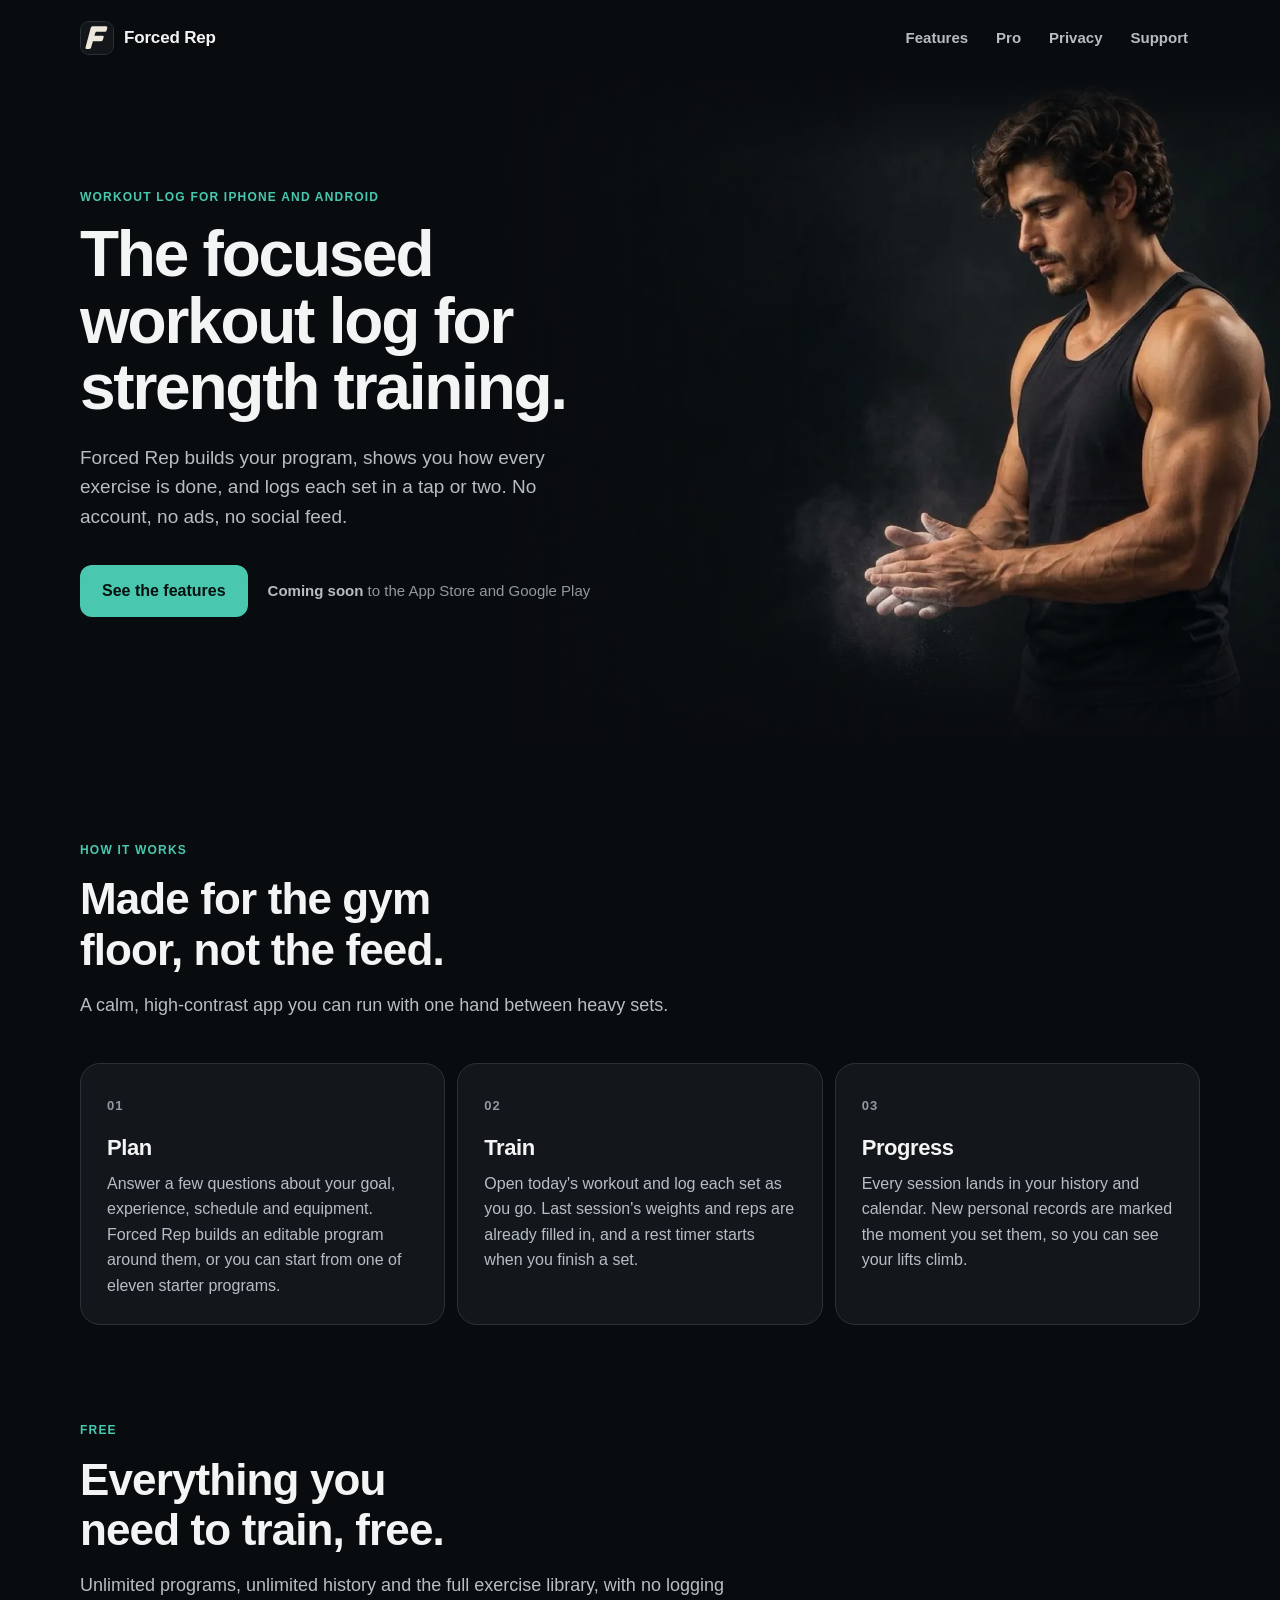
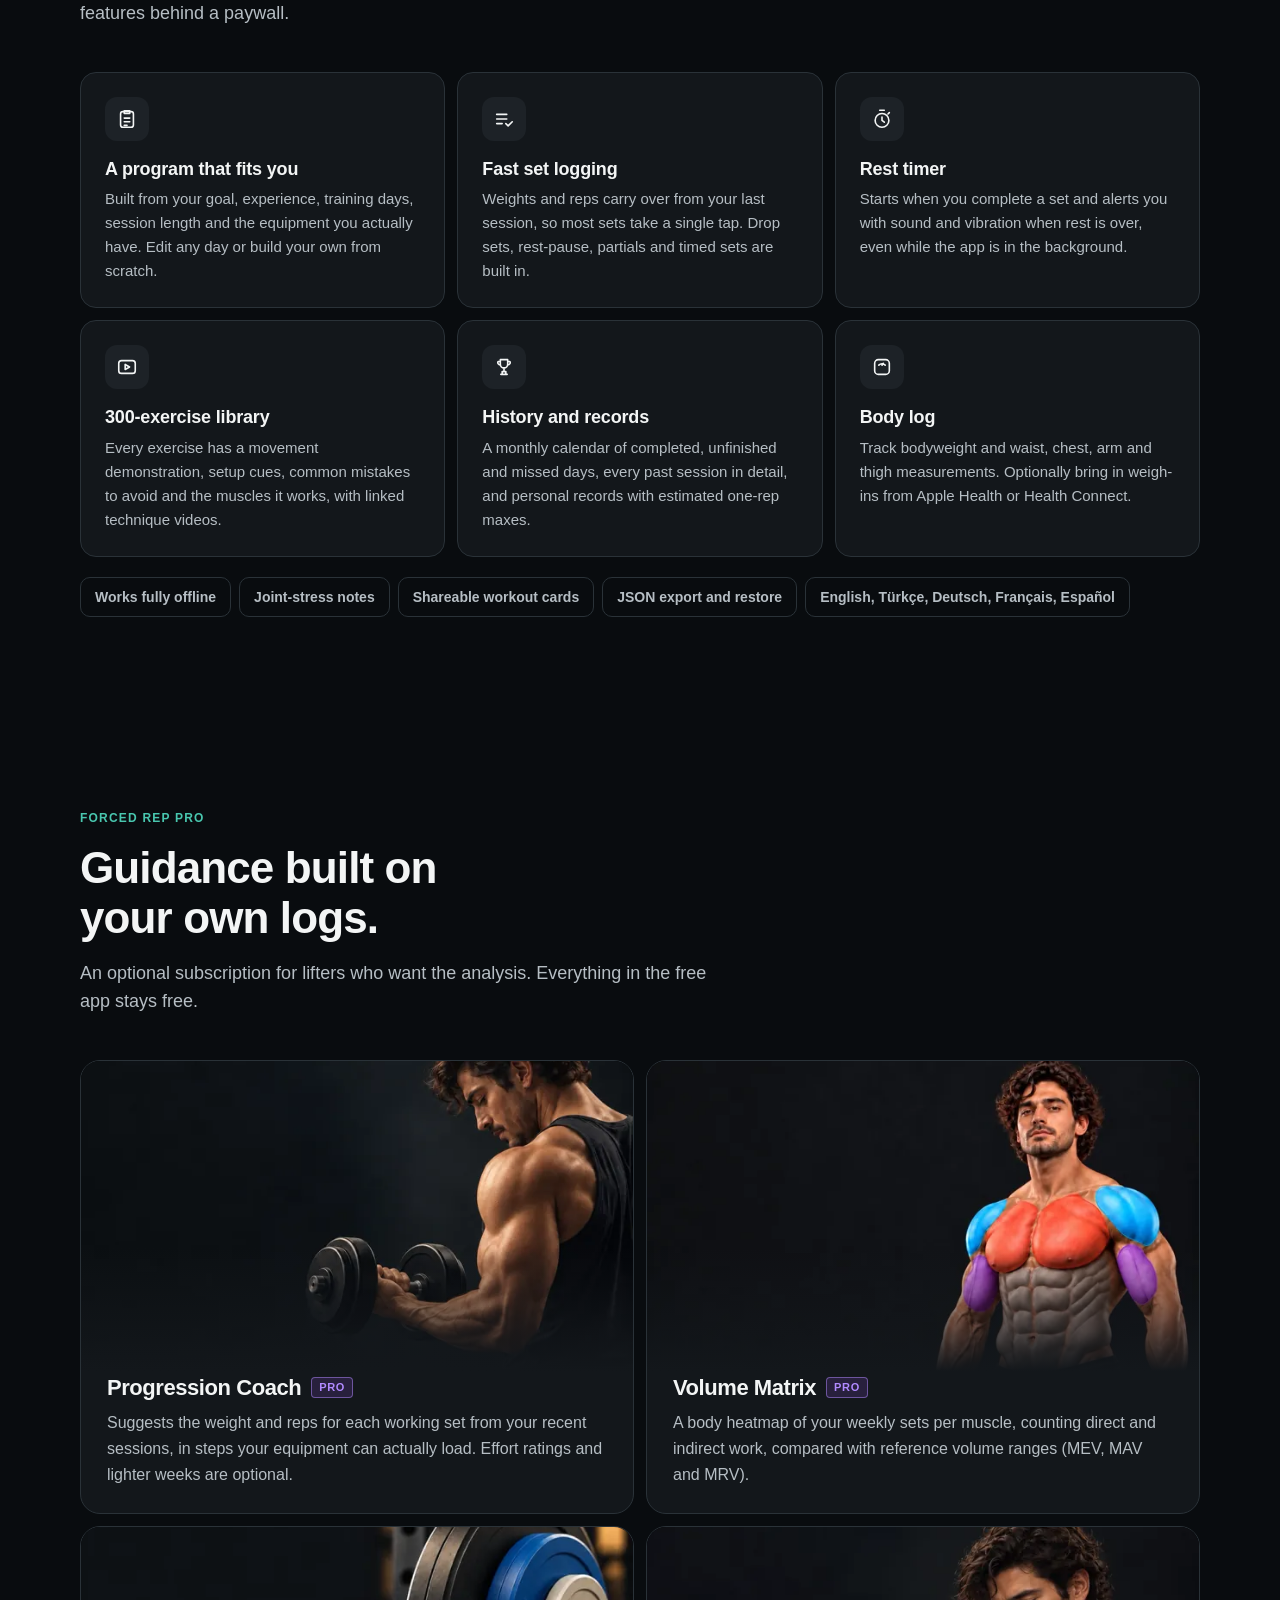
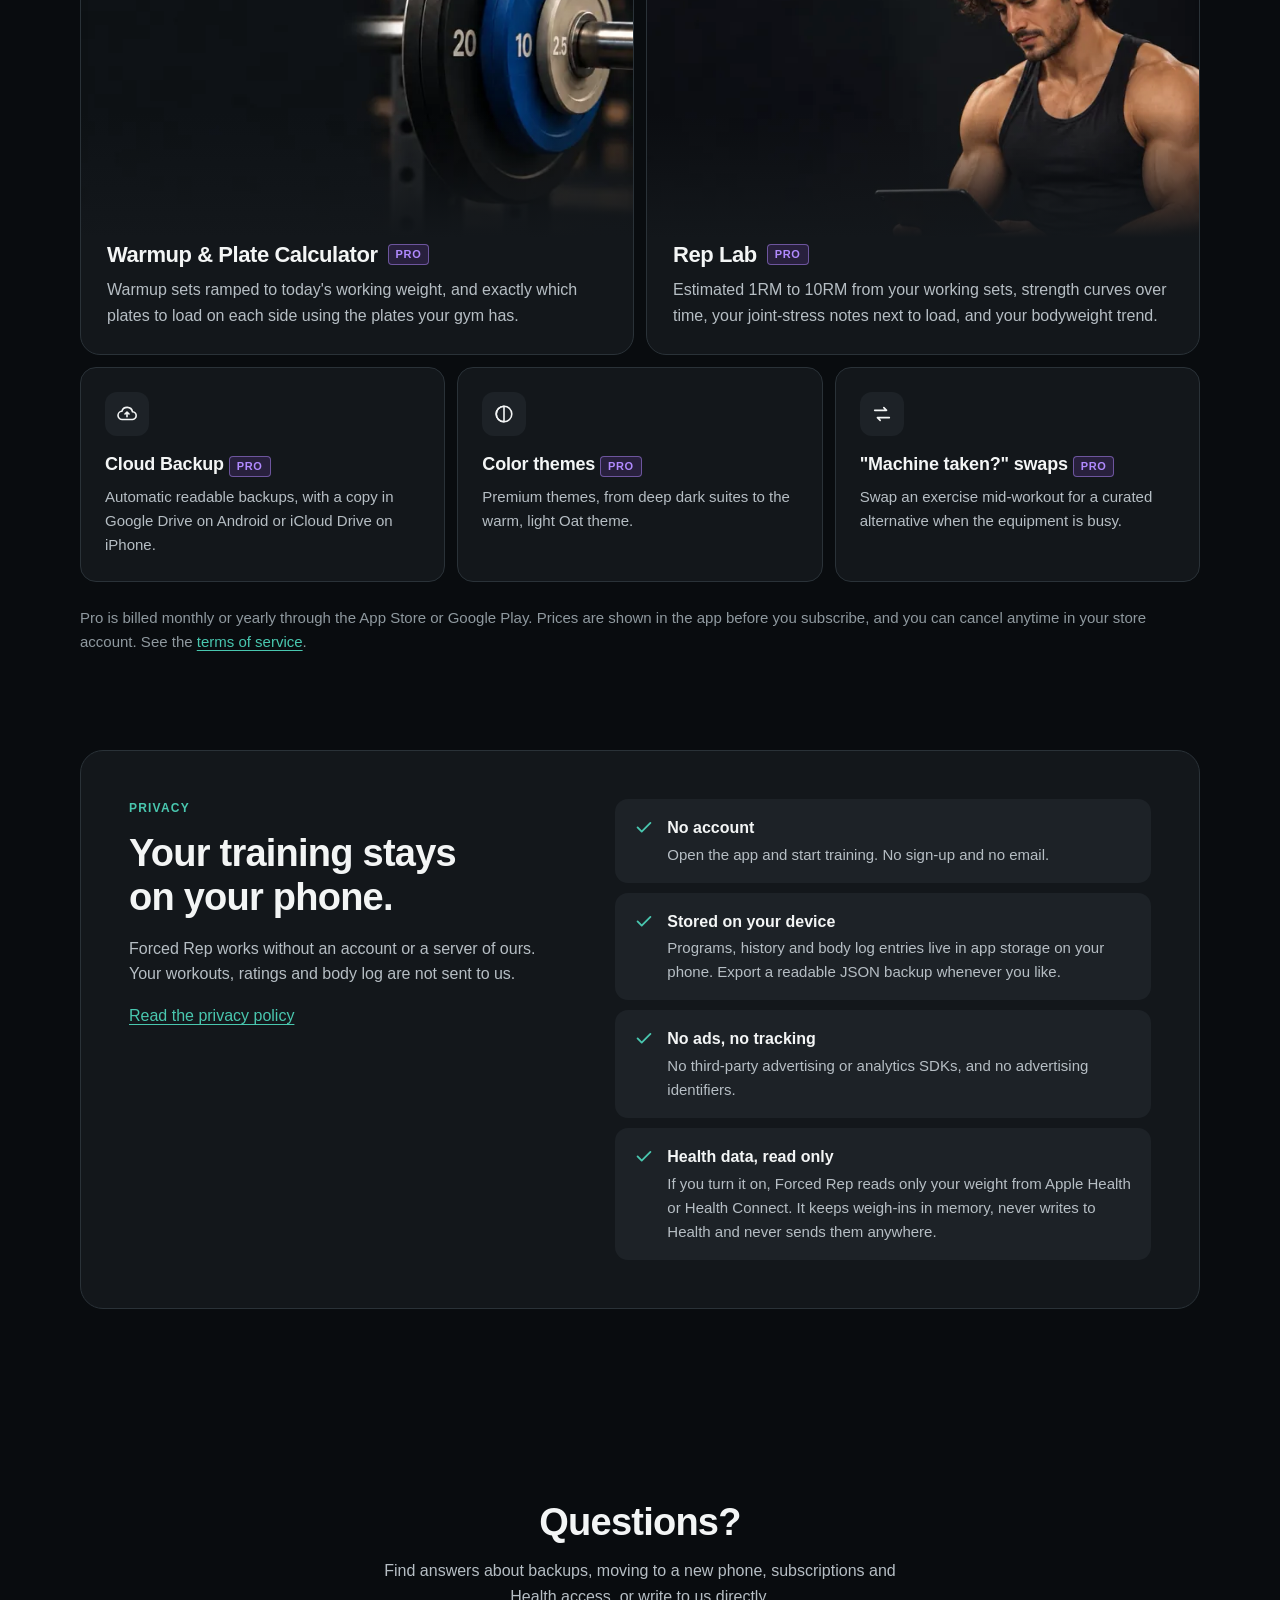
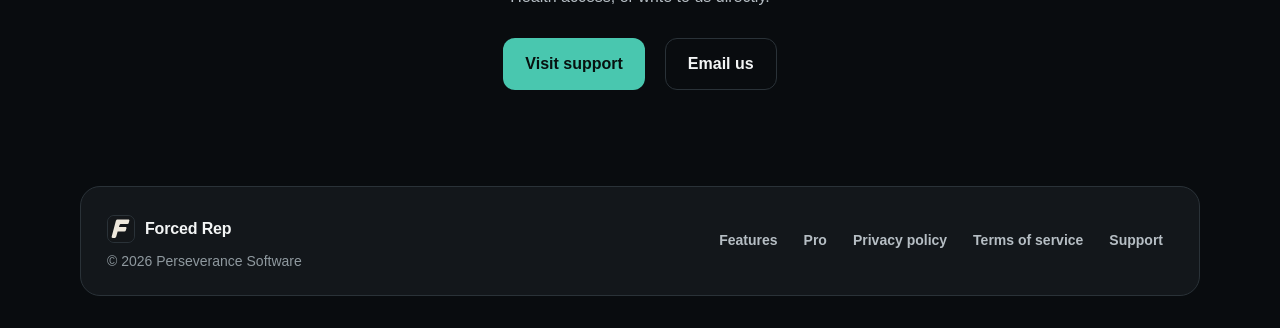
==== index.html @ e7fe6c3a "Add a Forced Rep home page and short policy routes The root page now explains Forced Rep: how it wor" ====
<!doctype html>
<html lang="en">
  <head>
    <meta charset="utf-8">
    <meta name="viewport" content="width=device-width, initial-scale=1">
    <meta name="theme-color" content="#090c0f">
    <title>Forced Rep · Focused workout log for strength training</title>
    <meta name="description" content="Forced Rep builds your strength training program, shows how every exercise is done, and logs each set in a tap or two. No account, no ads, no social feed. For iPhone and Android.">
    <link rel="canonical" href="https://perseverancesoftware.app/">
    <meta property="og:type" content="website">
    <meta property="og:site_name" content="Forced Rep">
    <meta property="og:title" content="Forced Rep · Focused workout log for strength training">
    <meta property="og:description" content="Build your program, learn every movement, log each set in a tap or two. No account, no ads, no social feed.">
    <meta property="og:url" content="https://perseverancesoftware.app/">
    <meta property="og:image" content="https://perseverancesoftware.app/assets/images/og-image.jpg">
    <meta property="og:image:alt" content="An athlete chalks up before a set in a dark studio.">
    <meta name="twitter:card" content="summary_large_image">
    <link rel="icon" href="/favicon.svg" type="image/svg+xml">
    <link rel="icon" href="/favicon-32.png" sizes="32x32" type="image/png">
    <link rel="apple-touch-icon" href="/apple-touch-icon.png">
    <link rel="stylesheet" href="/styles.css">
  </head>
  <body>
    <a class="skip-link" href="#content">Skip to content</a>
    <header class="site-header">
      <div class="wrap header-inner">
        <a class="brand" href="/"><img src="/favicon.svg" alt="" width="34" height="34">Forced Rep</a>
        <nav class="site-nav" aria-label="Main">
          <a href="#features">Features</a>
          <a href="#pro">Pro</a>
          <a href="/privacy/">Privacy</a>
          <a href="/support/">Support</a>
        </nav>
      </div>
    </header>

    <main id="content">
      <section class="hero" aria-labelledby="hero-title">
        <figure class="hero-art">
          <img
            src="/assets/images/athlete-chalk-1200.webp"
            srcset="/assets/images/athlete-chalk-640.webp 640w, /assets/images/athlete-chalk-1200.webp 1200w"
            sizes="(max-width: 760px) 100vw, 62vw"
            width="1200" height="1200"
            alt="An athlete chalks up before a set in a dark studio."
            fetchpriority="high">
        </figure>
        <div class="wrap">
          <div class="hero-copy">
            <p class="eyebrow">Workout log for iPhone and Android</p>
            <h1 id="hero-title">The focused workout log for strength training.</h1>
            <p class="lede">
              Forced Rep builds your program, shows you how every exercise is done, and logs each set in a tap or two. No account, no ads, no social feed.
            </p>
            <div class="hero-actions">
              <a class="button button-primary" href="#features">See the features</a>
              <p class="availability"><strong>Coming soon</strong> to the App Store and Google Play</p>
            </div>
          </div>
        </div>
      </section>

      <section class="section" aria-labelledby="how-title">
        <div class="wrap">
          <div class="section-head">
            <p class="eyebrow">How it works</p>
            <h2 id="how-title">Made for the gym floor, not the feed.</h2>
            <p class="lede">
              A calm, high-contrast app you can run with one hand between heavy sets.
            </p>
          </div>
          <div class="pillars">
            <article class="pillar">
              <span class="pillar-step">01</span>
              <h3>Plan</h3>
              <p>Answer a few questions about your goal, experience, schedule and equipment. Forced Rep builds an editable program around them, or you can start from one of eleven starter programs.</p>
            </article>
            <article class="pillar">
              <span class="pillar-step">02</span>
              <h3>Train</h3>
              <p>Open today's workout and log each set as you go. Last session's weights and reps are already filled in, and a rest timer starts when you finish a set.</p>
            </article>
            <article class="pillar">
              <span class="pillar-step">03</span>
              <h3>Progress</h3>
              <p>Every session lands in your history and calendar. New personal records are marked the moment you set them, so you can see your lifts climb.</p>
            </article>
          </div>
        </div>
      </section>

      <section class="section section-tight" id="features" aria-labelledby="features-title">
        <div class="wrap">
          <div class="section-head">
            <p class="eyebrow">Free</p>
            <h2 id="features-title">Everything you need to train, free.</h2>
            <p class="lede">
              Unlimited programs, unlimited history and the full exercise library, with no logging features behind a paywall.
            </p>
          </div>
          <div class="feature-grid">
            <article class="feature">
              <div class="feature-icon" aria-hidden="true">
                <svg viewBox="0 0 24 24"><rect x="5" y="4" width="14" height="17" rx="2.5"/><path d="M9 3h6v3H9zM9 11h6M9 15h6M9 19h3"/></svg>
              </div>
              <h3>A program that fits you</h3>
              <p>Built from your goal, experience, training days, session length and the equipment you actually have. Edit any day or build your own from scratch.</p>
            </article>
            <article class="feature">
              <div class="feature-icon" aria-hidden="true">
                <svg viewBox="0 0 24 24"><path d="M4 7h11M4 12h11M4 17h6"/><path d="m14 17 2.5 2.5L21 15"/></svg>
              </div>
              <h3>Fast set logging</h3>
              <p>Weights and reps carry over from your last session, so most sets take a single tap. Drop sets, rest-pause, partials and timed sets are built in.</p>
            </article>
            <article class="feature">
              <div class="feature-icon" aria-hidden="true">
                <svg viewBox="0 0 24 24"><circle cx="12" cy="13.5" r="7.5"/><path d="M12 10v3.5l2.5 2M9.5 2.5h5M18.5 6.5l1.5-1.5"/></svg>
              </div>
              <h3>Rest timer</h3>
              <p>Starts when you complete a set and alerts you with sound and vibration when rest is over, even while the app is in the background.</p>
            </article>
            <article class="feature">
              <div class="feature-icon" aria-hidden="true">
                <svg viewBox="0 0 24 24"><rect x="3" y="5" width="18" height="14" rx="3"/><path d="M10 9.2v5.6l4.8-2.8z"/></svg>
              </div>
              <h3>300-exercise library</h3>
              <p>Every exercise has a movement demonstration, setup cues, common mistakes to avoid and the muscles it works, with linked technique videos.</p>
            </article>
            <article class="feature">
              <div class="feature-icon" aria-hidden="true">
                <svg viewBox="0 0 24 24"><path d="M8 4h8v5a4 4 0 0 1-8 0zM8 6H5.5a2.5 2.5 0 0 0 2.6 3.6M16 6h2.5a2.5 2.5 0 0 1-2.6 3.6M12 13v4M8.5 20h7M10 17h4v3h-4z"/></svg>
              </div>
              <h3>History and records</h3>
              <p>A monthly calendar of completed, unfinished and missed days, every past session in detail, and personal records with estimated one-rep maxes.</p>
            </article>
            <article class="feature">
              <div class="feature-icon" aria-hidden="true">
                <svg viewBox="0 0 24 24"><rect x="4" y="4" width="16" height="16" rx="4"/><path d="M8.5 10a5 5 0 0 1 7 0M12 10l1.5-2"/></svg>
              </div>
              <h3>Body log</h3>
              <p>Track bodyweight and waist, chest, arm and thigh measurements. Optionally bring in weigh-ins from Apple Health or Health Connect.</p>
            </article>
          </div>
          <ul class="also" aria-label="Also included">
            <li>Works fully offline</li>
            <li>Joint-stress notes</li>
            <li>Shareable workout cards</li>
            <li>JSON export and restore</li>
            <li>English, Türkçe, Deutsch, Français, Español</li>
          </ul>
        </div>
      </section>

      <section class="section" id="pro" aria-labelledby="pro-title">
        <div class="wrap">
          <div class="section-head">
            <p class="eyebrow">Forced Rep Pro</p>
            <h2 id="pro-title">Guidance built on your own logs.</h2>
            <p class="lede">
              An optional subscription for lifters who want the analysis. Everything in the free app stays free.
            </p>
          </div>
          <div class="pro-grid">
            <article class="pro-card">
              <figure>
                <img
                  src="/assets/images/athlete-curl-1200.webp"
                  srcset="/assets/images/athlete-curl-640.webp 640w, /assets/images/athlete-curl-1200.webp 1200w"
                  sizes="(max-width: 760px) 100vw, 560px"
                  width="1200" height="1200" loading="lazy" style="object-position: 60% 38%"
                  alt="An athlete curls a dumbbell.">
              </figure>
              <div class="pro-card-body">
                <h3>Progression Coach <span class="pro-badge">PRO</span></h3>
                <p>Suggests the weight and reps for each working set from your recent sessions, in steps your equipment can actually load. Effort ratings and lighter weeks are optional.</p>
              </div>
            </article>
            <article class="pro-card">
              <figure>
                <img
                  src="/assets/images/volume-heatmap-1200.webp"
                  srcset="/assets/images/volume-heatmap-640.webp 640w, /assets/images/volume-heatmap-1200.webp 1200w"
                  sizes="(max-width: 760px) 100vw, 560px"
                  width="1200" height="1200" loading="lazy" style="object-position: 70% 6%"
                  alt="An illustrative muscle heatmap with chest, shoulders, arms and thighs shaded.">
              </figure>
              <div class="pro-card-body">
                <h3>Volume Matrix <span class="pro-badge">PRO</span></h3>
                <p>A body heatmap of your weekly sets per muscle, counting direct and indirect work, compared with reference volume ranges (MEV, MAV and MRV).</p>
              </div>
            </article>
            <article class="pro-card">
              <figure>
                <img
                  src="/assets/images/barbell-plates-1200.webp"
                  srcset="/assets/images/barbell-plates-640.webp 640w, /assets/images/barbell-plates-1200.webp 1200w"
                  sizes="(max-width: 760px) 100vw, 560px"
                  width="1200" height="1200" loading="lazy" style="object-position: 75% 45%"
                  alt="A barbell loaded with 20, 10 and 2.5 kilogram plates.">
              </figure>
              <div class="pro-card-body">
                <h3>Warmup &amp; Plate Calculator <span class="pro-badge">PRO</span></h3>
                <p>Warmup sets ramped to today's working weight, and exactly which plates to load on each side using the plates your gym has.</p>
              </div>
            </article>
            <article class="pro-card">
              <figure>
                <img
                  src="/assets/images/athlete-tablet-1200.webp"
                  srcset="/assets/images/athlete-tablet-640.webp 640w, /assets/images/athlete-tablet-1200.webp 1200w"
                  sizes="(max-width: 760px) 100vw, 560px"
                  width="1200" height="1200" loading="lazy" style="object-position: 65% 18%"
                  alt="An athlete reviews training data on a tablet.">
              </figure>
              <div class="pro-card-body">
                <h3>Rep Lab <span class="pro-badge">PRO</span></h3>
                <p>Estimated 1RM to 10RM from your working sets, strength curves over time, your joint-stress notes next to load, and your bodyweight trend.</p>
              </div>
            </article>
          </div>
          <div class="pro-extras">
            <article class="feature">
              <div class="feature-icon" aria-hidden="true">
                <svg viewBox="0 0 24 24"><path d="M7 18a4.5 4.5 0 0 1-.6-9A6 6 0 0 1 18 9.5a4 4 0 0 1-.5 8.5z"/><path d="M12 15v-5M9.8 12 12 9.8l2.2 2.2"/></svg>
              </div>
              <h3>Cloud Backup <span class="pro-badge">PRO</span></h3>
              <p>Automatic readable backups, with a copy in Google Drive on Android or iCloud Drive on iPhone.</p>
            </article>
            <article class="feature">
              <div class="feature-icon" aria-hidden="true">
                <svg viewBox="0 0 24 24"><circle cx="12" cy="12" r="8.5"/><path d="M12 3.5v17M12 3.5a8.5 8.5 0 0 0 0 17"/></svg>
              </div>
              <h3>Color themes <span class="pro-badge">PRO</span></h3>
              <p>Premium themes, from deep dark suites to the warm, light Oat theme.</p>
            </article>
            <article class="feature">
              <div class="feature-icon" aria-hidden="true">
                <svg viewBox="0 0 24 24"><path d="M4 8h13l-3-3M20 16H7l3 3"/></svg>
              </div>
              <h3>"Machine taken?" swaps <span class="pro-badge">PRO</span></h3>
              <p>Swap an exercise mid-workout for a curated alternative when the equipment is busy.</p>
            </article>
          </div>
          <p class="pro-note">
            Pro is billed monthly or yearly through the App Store or Google Play. Prices are shown in the app before you subscribe, and you can cancel anytime in your store account. See the <a href="/terms/">terms of service</a>.
          </p>
        </div>
      </section>

      <section class="section section-tight" id="privacy" aria-labelledby="privacy-title">
        <div class="wrap">
          <div class="privacy-band">
            <div>
              <p class="eyebrow">Privacy</p>
              <h2 id="privacy-title">Your training stays on your phone.</h2>
              <p>
                Forced Rep works without an account or a server of ours. Your workouts, ratings and body log are not sent to us.
              </p>
              <p><a href="/privacy/">Read the privacy policy</a></p>
            </div>
            <ul class="check-list">
              <li>
                <svg viewBox="0 0 24 24" aria-hidden="true"><path d="m5 12.5 4.5 4.5L19 7.5"/></svg>
                <div><strong>No account</strong>Open the app and start training. No sign-up and no email.</div>
              </li>
              <li>
                <svg viewBox="0 0 24 24" aria-hidden="true"><path d="m5 12.5 4.5 4.5L19 7.5"/></svg>
                <div><strong>Stored on your device</strong>Programs, history and body log entries live in app storage on your phone. Export a readable JSON backup whenever you like.</div>
              </li>
              <li>
                <svg viewBox="0 0 24 24" aria-hidden="true"><path d="m5 12.5 4.5 4.5L19 7.5"/></svg>
                <div><strong>No ads, no tracking</strong>No third-party advertising or analytics SDKs, and no advertising identifiers.</div>
              </li>
              <li>
                <svg viewBox="0 0 24 24" aria-hidden="true"><path d="m5 12.5 4.5 4.5L19 7.5"/></svg>
                <div><strong>Health data, read only</strong>If you turn it on, Forced Rep reads only your weight from Apple Health or Health Connect. It keeps weigh-ins in memory, never writes to Health and never sends them anywhere.</div>
              </li>
            </ul>
          </div>
        </div>
      </section>

      <section class="section closing" aria-labelledby="closing-title">
        <div class="wrap">
          <h2 id="closing-title">Questions?</h2>
          <p>Find answers about backups, moving to a new phone, subscriptions and Health access, or write to us directly.</p>
          <div class="hero-actions">
            <a class="button button-primary" href="/support/">Visit support</a>
            <a class="button button-secondary" href="mailto:perseverancesoftware.help@gmail.com">Email us</a>
          </div>
        </div>
      </section>
    </main>

    <footer class="site-footer">
      <div class="wrap footer-card">
        <div class="footer-brand">
          <a class="brand" href="/"><img src="/favicon.svg" alt="" width="28" height="28">Forced Rep</a>
          <p>© 2026 Perseverance Software</p>
        </div>
        <nav class="footer-nav" aria-label="Footer">
          <a href="/#features">Features</a>
          <a href="/#pro">Pro</a>
          <a href="/privacy/">Privacy policy</a>
          <a href="/terms/">Terms of service</a>
          <a href="/support/">Support</a>
        </nav>
      </div>
    </footer>
  </body>
</html>
---- styles.css ----
/* Tokens follow the Obsidian palette in docs/design/form-design-system.md (Color system). */
:root {
  color-scheme: dark;
  --background: #090c0f;
  --surface: #13171b;
  --surface-raised: #1d2227;
  --text: #f3f5f5;
  --secondary: #b6bec4;
  --muted: #8f999f;
  --border: #2a3238;
  --accent: #49c7af;
  --accent-soft: #142d29;
  --on-accent: #07110f;
  --purple: #b18aff;
  --purple-soft: #28203d;
  --page-width: 1120px;
  --text-width: 760px;
  --font: -apple-system, BlinkMacSystemFont, "SF Pro Text", "Segoe UI", Roboto,
    "Helvetica Neue", Arial, sans-serif;
}

* {
  box-sizing: border-box;
}

html {
  scroll-behavior: smooth;
  scroll-padding-top: 24px;
  -webkit-text-size-adjust: 100%;
}

body {
  min-height: 100vh;
  margin: 0;
  display: flex;
  flex-direction: column;
  background: var(--background);
  color: var(--text);
  font-family: var(--font);
  font-size: 16px;
  line-height: 1.6;
  text-rendering: optimizeLegibility;
  -webkit-font-smoothing: antialiased;
}

main {
  flex: 1;
}

img {
  display: block;
  max-width: 100%;
}

a {
  color: var(--accent);
  text-underline-offset: 0.2em;
}

a:hover {
  text-decoration-thickness: 2px;
}

a:focus-visible,
summary:focus-visible {
  outline: 3px solid var(--accent);
  outline-offset: 3px;
  border-radius: 6px;
}

h1,
h2,
h3 {
  margin: 0;
  color: var(--text);
  font-weight: 650;
  line-height: 1.15;
  letter-spacing: -0.02em;
  text-wrap: balance;
}

p {
  margin: 0 0 16px;
  color: var(--secondary);
}

.wrap {
  width: min(calc(100% - 40px), var(--page-width));
  margin-inline: auto;
}

.wrap-text {
  width: min(calc(100% - 40px), var(--text-width));
  margin-inline: auto;
}

.skip-link {
  position: absolute;
  top: 10px;
  left: 10px;
  z-index: 10;
  padding: 10px 14px;
  border-radius: 10px;
  background: var(--accent);
  color: var(--on-accent);
  font-weight: 700;
  transform: translateY(-200%);
}

.skip-link:focus {
  transform: translateY(0);
}

/* Header */

.site-header {
  position: relative;
  z-index: 2;
}

.header-inner {
  min-height: 76px;
  display: flex;
  align-items: center;
  justify-content: space-between;
  gap: 16px;
}

.brand {
  display: inline-flex;
  align-items: center;
  gap: 10px;
  min-height: 48px;
  color: var(--text);
  font-size: 17px;
  font-weight: 700;
  letter-spacing: -0.01em;
  text-decoration: none;
}

.brand img {
  width: 34px;
  height: 34px;
  border: 1px solid var(--border);
  border-radius: 9px;
}

.site-nav {
  display: flex;
  align-items: center;
  gap: 4px;
}

.site-nav a {
  min-height: 44px;
  display: inline-flex;
  align-items: center;
  padding: 8px 12px;
  border-radius: 10px;
  color: var(--secondary);
  font-size: 15px;
  font-weight: 600;
  text-decoration: none;
}

.site-nav a:hover {
  background: var(--surface);
  color: var(--text);
}

.site-nav a[aria-current="page"] {
  background: var(--surface);
  color: var(--text);
  box-shadow: inset 0 0 0 1px var(--border);
}

/* Shared type */

.eyebrow {
  margin: 0 0 14px;
  color: var(--accent);
  font-size: 12px;
  font-weight: 700;
  letter-spacing: 0.1em;
  text-transform: uppercase;
}

.lede {
  font-size: 19px;
  line-height: 1.55;
}

.meta {
  color: var(--muted);
  font-size: 14px;
}

/* Buttons */

.button {
  min-height: 52px;
  display: inline-flex;
  align-items: center;
  justify-content: center;
  gap: 8px;
  padding: 0 22px;
  border-radius: 12px;
  font-size: 16px;
  font-weight: 650;
  text-decoration: none;
}

.button-primary {
  background: var(--accent);
  color: var(--on-accent);
}

.button-primary:hover {
  background: #5fd3bd;
}

.button-secondary {
  border: 1px solid var(--border);
  color: var(--text);
}

.button-secondary:hover {
  border-color: var(--secondary);
}

/* Hero */

.hero {
  position: relative;
  overflow: hidden;
}

.hero-art {
  position: absolute;
  inset: 0 0 0 auto;
  width: min(62%, 820px);
  margin: 0;
}

.hero-art img {
  width: 100%;
  height: 100%;
  object-fit: cover;
  object-position: 72% 18%;
}

/* Scrims only keep the copy readable where it meets the photograph. */
.hero-art::after {
  content: "";
  position: absolute;
  inset: 0;
  background:
    linear-gradient(90deg, var(--background) 0%, rgba(9, 12, 15, 0.6) 26%, rgba(9, 12, 15, 0) 52%),
    linear-gradient(0deg, var(--background) 0%, rgba(9, 12, 15, 0) 22%),
    linear-gradient(180deg, var(--background) 0%, rgba(9, 12, 15, 0) 12%);
}

.hero-copy {
  position: relative;
  max-width: 580px;
  padding-block: 112px 128px;
}

.hero h1 {
  margin-bottom: 22px;
  font-size: clamp(40px, 6vw, 64px);
  line-height: 1.04;
  letter-spacing: -0.035em;
}

.hero .lede {
  max-width: 520px;
  margin-bottom: 34px;
}

.hero-actions {
  display: flex;
  align-items: center;
  flex-wrap: wrap;
  gap: 14px 20px;
}

.availability {
  margin: 0;
  color: var(--muted);
  font-size: 15px;
}

.availability strong {
  color: var(--secondary);
  font-weight: 600;
}

/* Sections */

.section {
  padding-block: 96px;
}

.section-tight {
  padding-top: 0;
}

.section-head {
  max-width: 660px;
  margin-bottom: 44px;
}

.section-head h2 {
  margin-bottom: 16px;
  font-size: clamp(30px, 4.2vw, 44px);
}

.section-head p:last-child {
  margin-bottom: 0;
}

.section-head .lede {
  font-size: 18px;
}

/* Pillars */

.pillars {
  display: grid;
  grid-template-columns: repeat(3, minmax(0, 1fr));
  gap: 12px;
}

.pillar {
  padding: 28px 26px 26px;
  border: 1px solid var(--border);
  border-radius: 20px;
  background: var(--surface);
}

.pillar-step {
  display: inline-flex;
  margin-bottom: 18px;
  color: var(--muted);
  font-size: 13px;
  font-weight: 700;
  font-variant-numeric: tabular-nums;
  letter-spacing: 0.08em;
}

.pillar h3 {
  margin-bottom: 10px;
  font-size: 22px;
}

.pillar p {
  margin: 0;
}

/* Feature cards */

.feature-grid {
  display: grid;
  grid-template-columns: repeat(3, minmax(0, 1fr));
  gap: 12px;
}

.feature {
  padding: 24px;
  border: 1px solid var(--border);
  border-radius: 16px;
  background: var(--surface);
}

.feature-icon {
  width: 44px;
  height: 44px;
  display: grid;
  place-items: center;
  margin-bottom: 18px;
  border-radius: 12px;
  background: var(--surface-raised);
  color: var(--text);
}

.feature-icon svg {
  width: 22px;
  height: 22px;
  fill: none;
  stroke: currentColor;
  stroke-width: 1.75;
  stroke-linecap: round;
  stroke-linejoin: round;
}

.feature h3 {
  margin-bottom: 8px;
  font-size: 18px;
  letter-spacing: -0.01em;
}

.feature p {
  margin: 0;
  font-size: 15px;
}

.also {
  display: flex;
  flex-wrap: wrap;
  gap: 8px;
  margin: 20px 0 0;
  padding: 0;
  list-style: none;
}

.also li {
  padding: 8px 14px;
  border: 1px solid var(--border);
  border-radius: 10px;
  color: var(--secondary);
  font-size: 14px;
  font-weight: 550;
}

/* Pro */

.pro-badge {
  display: inline-flex;
  align-items: center;
  padding: 3px 7px;
  border: 1px solid rgba(177, 138, 255, 0.5);
  border-radius: 4px;
  background: var(--purple-soft);
  color: var(--purple);
  font-size: 11px;
  font-weight: 750;
  letter-spacing: 0.06em;
  line-height: 1.2;
}

.pro-grid {
  display: grid;
  grid-template-columns: repeat(2, minmax(0, 1fr));
  gap: 12px;
}

.pro-card {
  display: flex;
  flex-direction: column;
  overflow: hidden;
  border: 1px solid var(--border);
  border-radius: 20px;
  background: var(--surface);
}

.pro-card figure {
  position: relative;
  margin: 0;
  aspect-ratio: 16 / 9;
  overflow: hidden;
  background: #070809;
}

.pro-card img {
  width: 100%;
  height: 100%;
  object-fit: cover;
}

.pro-card figure::after {
  content: "";
  position: absolute;
  inset: auto 0 0;
  height: 40%;
  background: linear-gradient(0deg, var(--surface), rgba(19, 23, 27, 0));
}

.pro-card-body {
  padding: 4px 26px 26px;
}

.pro-card h3 {
  display: flex;
  align-items: center;
  gap: 10px;
  margin-bottom: 10px;
  font-size: 22px;
}

.pro-card p {
  margin: 0;
}

.pro-extras {
  display: grid;
  grid-template-columns: repeat(3, minmax(0, 1fr));
  gap: 12px;
  margin-top: 12px;
}

.pro-note {
  margin: 24px 0 0;
  color: var(--muted);
  font-size: 15px;
}

/* Privacy band */

.privacy-band {
  display: grid;
  grid-template-columns: minmax(0, 0.9fr) minmax(0, 1.1fr);
  gap: 48px;
  padding: 48px;
  border: 1px solid var(--border);
  border-radius: 23px;
  background: var(--surface);
}

.privacy-band h2 {
  margin-bottom: 16px;
  font-size: clamp(28px, 3.6vw, 38px);
}

.check-list {
  display: grid;
  gap: 10px;
  margin: 0;
  padding: 0;
  list-style: none;
}

.check-list li {
  display: grid;
  grid-template-columns: 22px minmax(0, 1fr);
  gap: 12px;
  padding: 16px 18px;
  border-radius: 13px;
  background: var(--surface-raised);
  color: var(--secondary);
  font-size: 15px;
}

.check-list strong {
  display: block;
  margin-bottom: 2px;
  color: var(--text);
  font-size: 16px;
  font-weight: 650;
}

.check-list svg {
  width: 22px;
  height: 22px;
  margin-top: 1px;
  fill: none;
  stroke: var(--accent);
  stroke-width: 2;
  stroke-linecap: round;
  stroke-linejoin: round;
}

/* Closing call to action */

.closing {
  text-align: center;
}

.closing h2 {
  margin-bottom: 14px;
  font-size: clamp(28px, 3.6vw, 38px);
}

.closing p {
  max-width: 540px;
  margin-inline: auto;
}

.closing .hero-actions {
  justify-content: center;
  margin-top: 28px;
}

/* Document pages (privacy, terms, support) */

.doc {
  padding-block: 56px 96px;
}

.doc-head {
  margin-bottom: 36px;
}

.doc-head h1 {
  margin-bottom: 16px;
  font-size: clamp(36px, 6vw, 52px);
}

.doc-head .lede {
  margin-bottom: 12px;
}

.toc {
  margin: 0 0 28px;
  padding: 22px 24px;
  border: 1px solid var(--border);
  border-radius: 16px;
  background: var(--surface);
}

.toc h2 {
  margin-bottom: 12px;
  color: var(--muted);
  font-size: 12px;
  font-weight: 700;
  letter-spacing: 0.1em;
  text-transform: uppercase;
}

.toc ol {
  columns: 2;
  column-gap: 32px;
  margin: 0;
  padding-left: 22px;
  color: var(--muted);
  font-size: 15px;
}

.toc li {
  break-inside: avoid;
  padding-block: 3px;
}

.toc a {
  color: var(--secondary);
  text-decoration: none;
}

.toc a:hover {
  color: var(--text);
  text-decoration: underline;
}

.policy-section {
  margin-top: 12px;
  padding: 24px;
  border: 1px solid var(--border);
  border-radius: 16px;
  background: var(--surface);
}

.policy-section h2 {
  margin-bottom: 10px;
  font-size: 19px;
  letter-spacing: -0.01em;
}

.policy-section ul {
  margin: 0 0 16px;
  padding-left: 22px;
  color: var(--secondary);
}

.policy-section li + li {
  margin-top: 8px;
}

.policy-section strong {
  color: var(--text);
  font-weight: 650;
}

.policy-section > :last-child,
.notice > :last-child {
  margin-bottom: 0;
}

.notice {
  margin: 0 0 28px;
  padding: 24px;
  border: 1px solid #1f4a42;
  border-radius: 16px;
  background: var(--accent-soft);
}

.notice h2 {
  margin-bottom: 10px;
  font-size: 22px;
}

.contact-link {
  overflow-wrap: anywhere;
  font-weight: 700;
}

.faq {
  display: grid;
  gap: 10px;
}

.faq details {
  border: 1px solid var(--border);
  border-radius: 16px;
  background: var(--surface);
}

.faq summary {
  min-height: 56px;
  display: flex;
  align-items: center;
  justify-content: space-between;
  gap: 16px;
  padding: 16px 22px;
  color: var(--text);
  font-size: 17px;
  font-weight: 600;
  cursor: pointer;
  list-style: none;
}

.faq summary::-webkit-details-marker {
  display: none;
}

.faq summary::after {
  content: "";
  flex: none;
  width: 9px;
  height: 9px;
  margin-top: -4px;
  border-right: 2px solid var(--muted);
  border-bottom: 2px solid var(--muted);
  transform: rotate(45deg);
}

.faq details[open] summary::after {
  margin-top: 4px;
  transform: rotate(-135deg);
}

.faq-answer {
  padding: 0 22px 20px;
}

.faq-answer > :last-child {
  margin-bottom: 0;
}

.doc-section-title {
  margin: 44px 0 16px;
  font-size: 24px;
}

.link-cards {
  display: grid;
  grid-template-columns: repeat(2, minmax(0, 1fr));
  gap: 10px;
}

.link-card {
  display: flex;
  flex-direction: column;
  gap: 4px;
  min-height: 48px;
  padding: 18px 20px;
  border: 1px solid var(--border);
  border-radius: 14px;
  background: var(--surface);
  color: var(--text);
  font-weight: 650;
  text-decoration: none;
}

.link-card span {
  color: var(--muted);
  font-size: 14px;
  font-weight: 450;
}

.link-card:hover {
  border-color: var(--secondary);
}

/* Footer */

.site-footer {
  padding-block: 0 32px;
}

.footer-card {
  display: flex;
  align-items: center;
  justify-content: space-between;
  flex-wrap: wrap;
  gap: 16px 32px;
  padding: 22px 26px;
  border: 1px solid var(--border);
  border-radius: 20px;
  background: var(--surface);
}

.footer-brand p {
  margin: 0;
  color: var(--muted);
  font-size: 14px;
}

.footer-brand .brand {
  min-height: 40px;
  font-size: 16px;
}

.footer-brand .brand img {
  width: 28px;
  height: 28px;
  border-radius: 7px;
}

.footer-nav {
  display: flex;
  flex-wrap: wrap;
  gap: 4px 6px;
}

.footer-nav a {
  min-height: 44px;
  display: inline-flex;
  align-items: center;
  padding: 0 10px;
  color: var(--secondary);
  font-size: 14px;
  font-weight: 550;
  text-decoration: none;
}

.footer-nav a:hover {
  color: var(--text);
  text-decoration: underline;
}

/* Redirect and error pages */

.center-page {
  display: grid;
  place-items: center;
  padding-block: 96px;
  text-align: center;
}

.center-page h1 {
  margin-bottom: 14px;
  font-size: clamp(32px, 5vw, 44px);
}

.center-page .hero-actions {
  justify-content: center;
  margin-top: 24px;
}

/* Responsive */

@media (max-width: 960px) {
  .feature-grid,
  .pro-extras {
    grid-template-columns: repeat(2, minmax(0, 1fr));
  }

  .privacy-band {
    grid-template-columns: 1fr;
    gap: 28px;
    padding: 32px;
  }
}

@media (max-width: 760px) {
  .header-inner {
    min-height: 64px;
    flex-wrap: wrap;
    gap: 4px 12px;
    padding-block: 8px;
  }

  .site-nav {
    width: calc(100% + 12px);
    margin-left: -12px;
  }

  .site-nav a {
    padding: 8px 12px;
    font-size: 14px;
  }

  .hero-art {
    position: relative;
    inset: auto;
    width: 100%;
    aspect-ratio: 1 / 0.9;
  }

  .hero-art img {
    object-position: 78% 10%;
  }

  .hero-art::after {
    background:
      linear-gradient(0deg, var(--background) 0%, rgba(9, 12, 15, 0) 42%),
      linear-gradient(90deg, rgba(9, 12, 15, 0.55) 0%, rgba(9, 12, 15, 0) 45%);
  }

  .hero-copy {
    margin-top: -52px;
    padding-block: 0 72px;
  }

  .section {
    padding-block: 72px;
  }

  .section-tight {
    padding-top: 0;
  }

  .section-head {
    margin-bottom: 32px;
  }

  .pillars,
  .pro-grid,
  .link-cards {
    grid-template-columns: 1fr;
  }

  .toc ol {
    columns: 1;
  }

  .doc {
    padding-block: 32px 72px;
  }
}

@media (max-width: 560px) {
  .feature-grid,
  .pro-extras {
    grid-template-columns: 1fr;
  }

  .privacy-band {
    padding: 22px;
  }

  .check-list li {
    padding: 14px 16px;
  }

  .pro-card-body {
    padding: 2px 20px 22px;
  }

  .policy-section,
  .notice,
  .toc {
    padding: 20px;
  }

  .faq summary {
    padding: 14px 18px;
  }

  .faq-answer {
    padding: 0 18px 18px;
  }

  .footer-card {
    padding: 18px 20px;
  }

  .footer-nav {
    margin-left: -10px;
  }
}

@media (prefers-reduced-motion: reduce) {
  html {
    scroll-behavior: auto;
  }
}
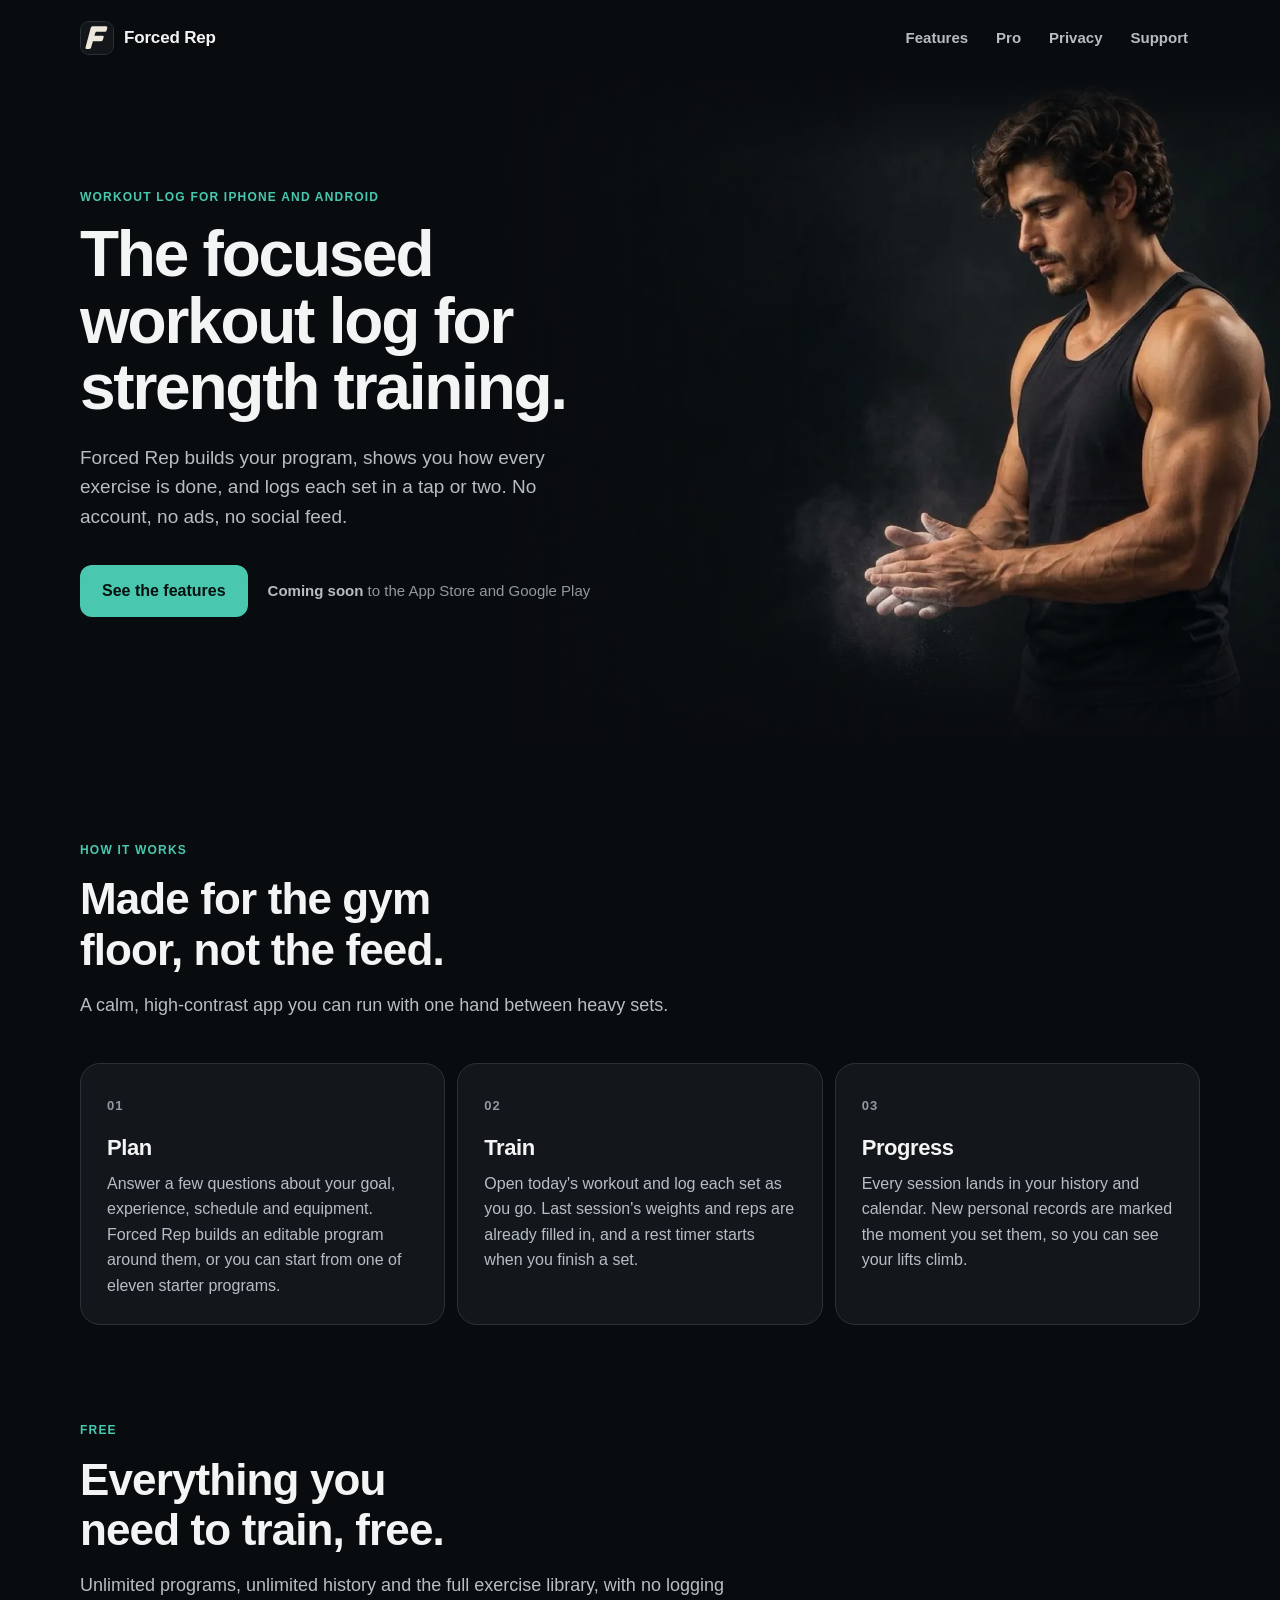
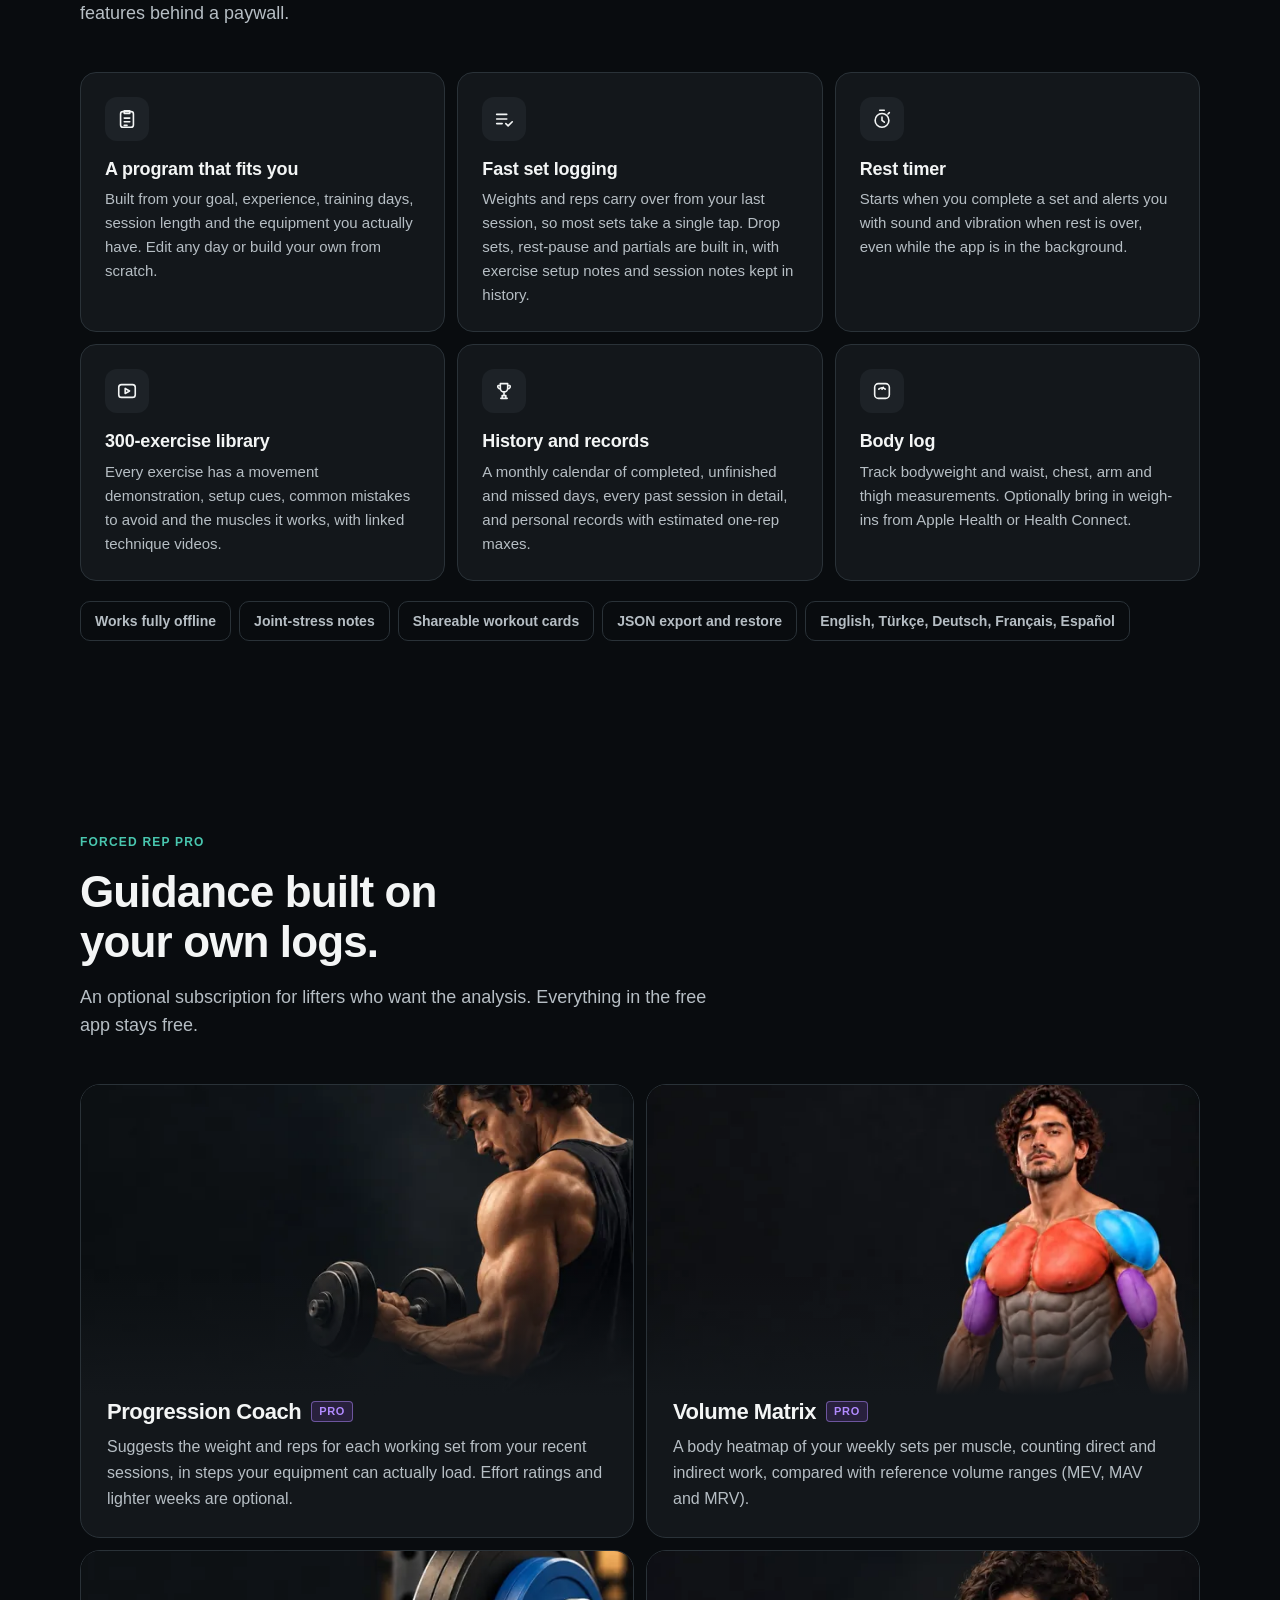
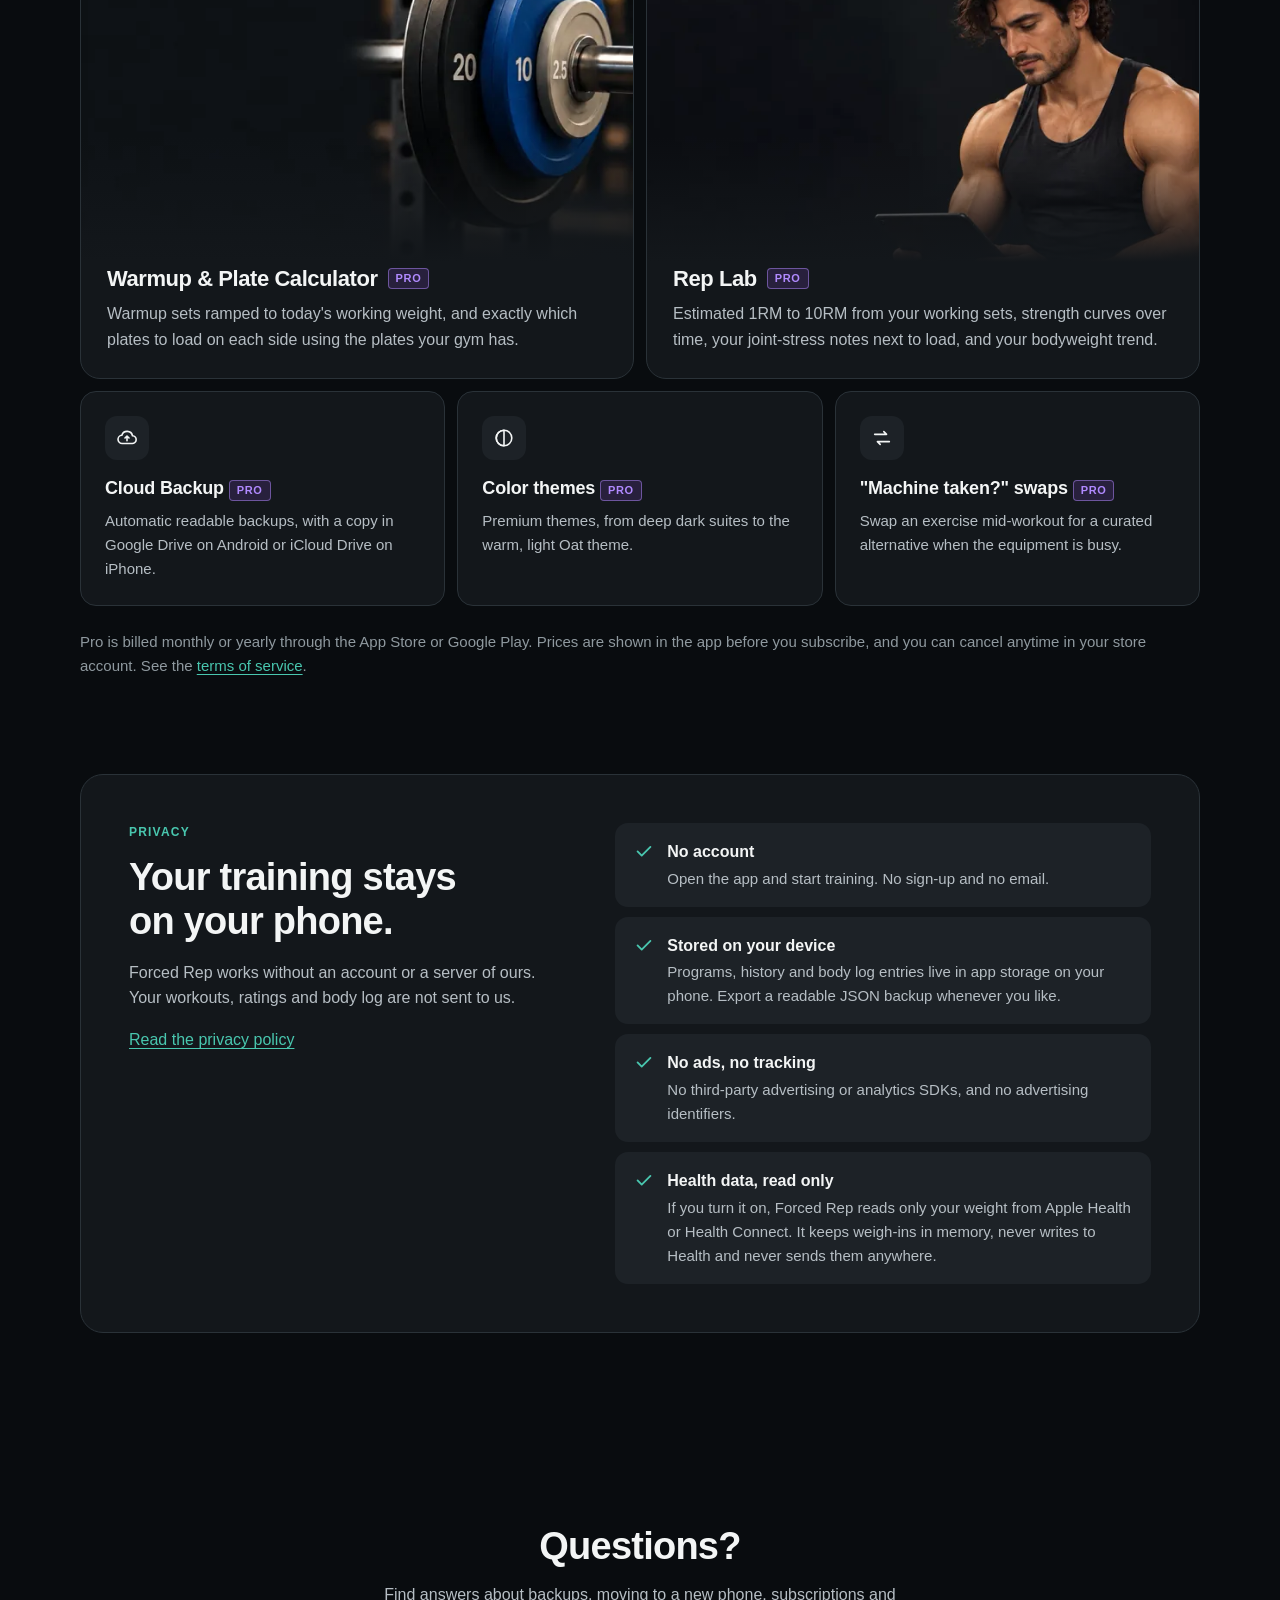
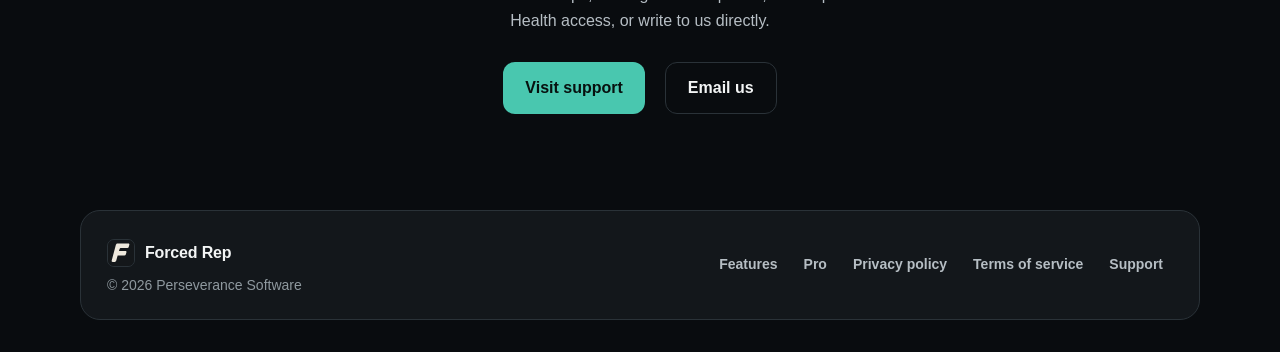
==== commit 42ac4e67: "Document free workout notes and their storage" ====
--- a/index.html
+++ b/index.html
@@ -111,7 +111,7 @@
                 <svg viewBox="0 0 24 24"><path d="M4 7h11M4 12h11M4 17h6"/><path d="m14 17 2.5 2.5L21 15"/></svg>
               </div>
               <h3>Fast set logging</h3>
-              <p>Weights and reps carry over from your last session, so most sets take a single tap. Drop sets, rest-pause, partials and timed sets are built in.</p>
+              <p>Weights and reps carry over from your last session, so most sets take a single tap. Drop sets, rest-pause and partials are built in, with exercise setup notes and session notes kept in history.</p>
             </article>
             <article class="feature">
               <div class="feature-icon" aria-hidden="true">
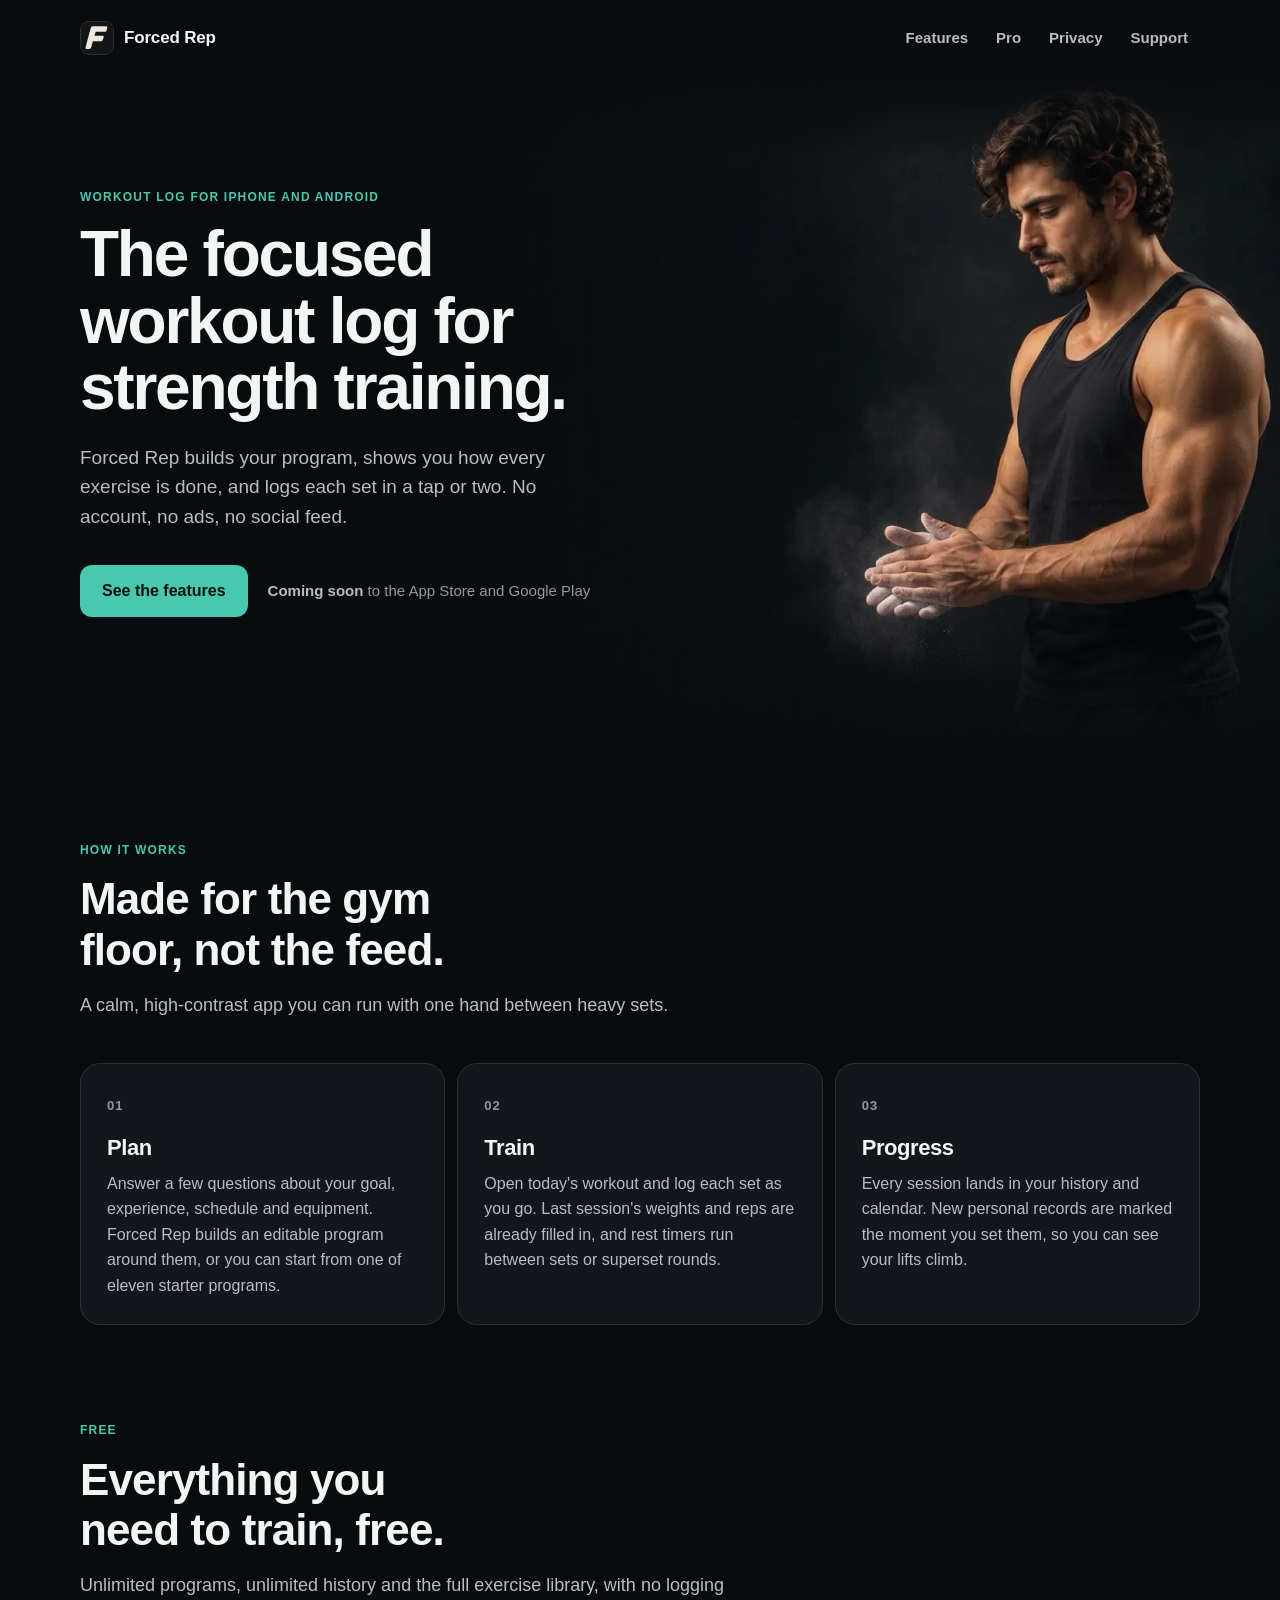
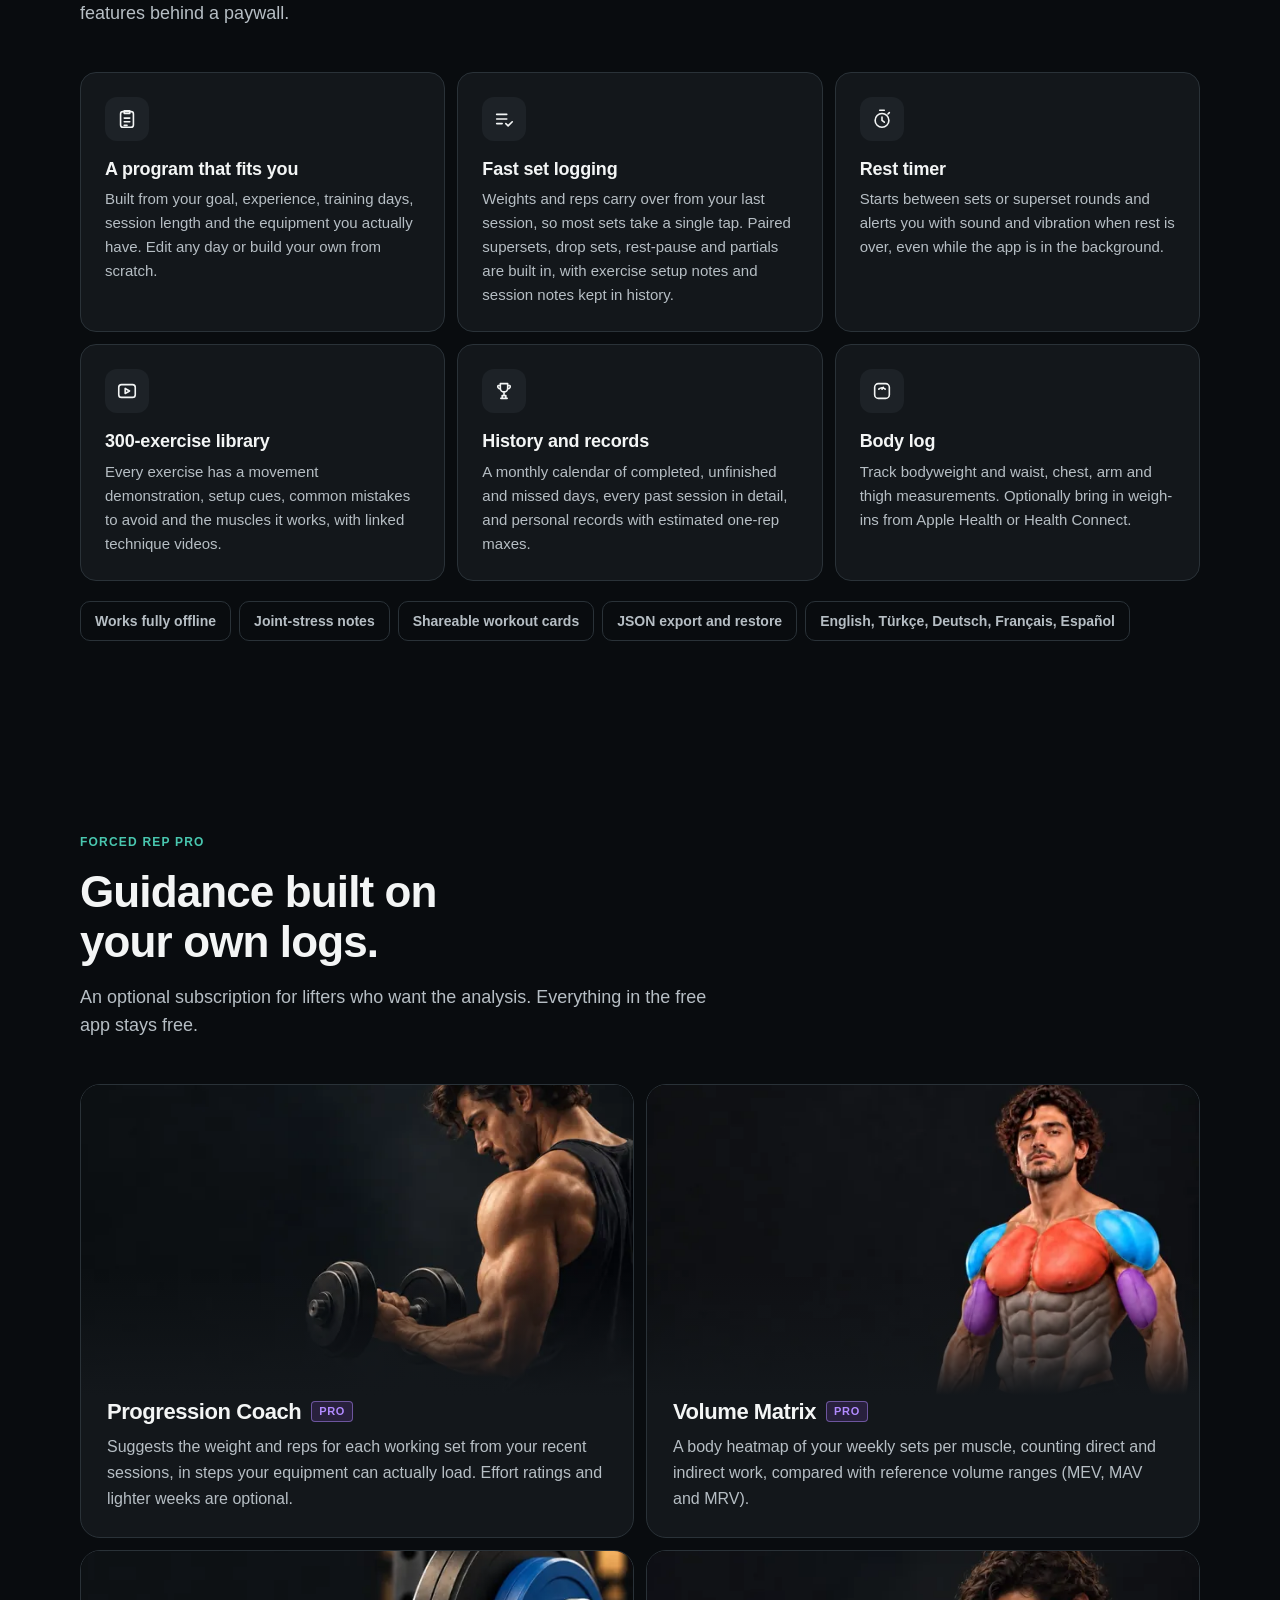
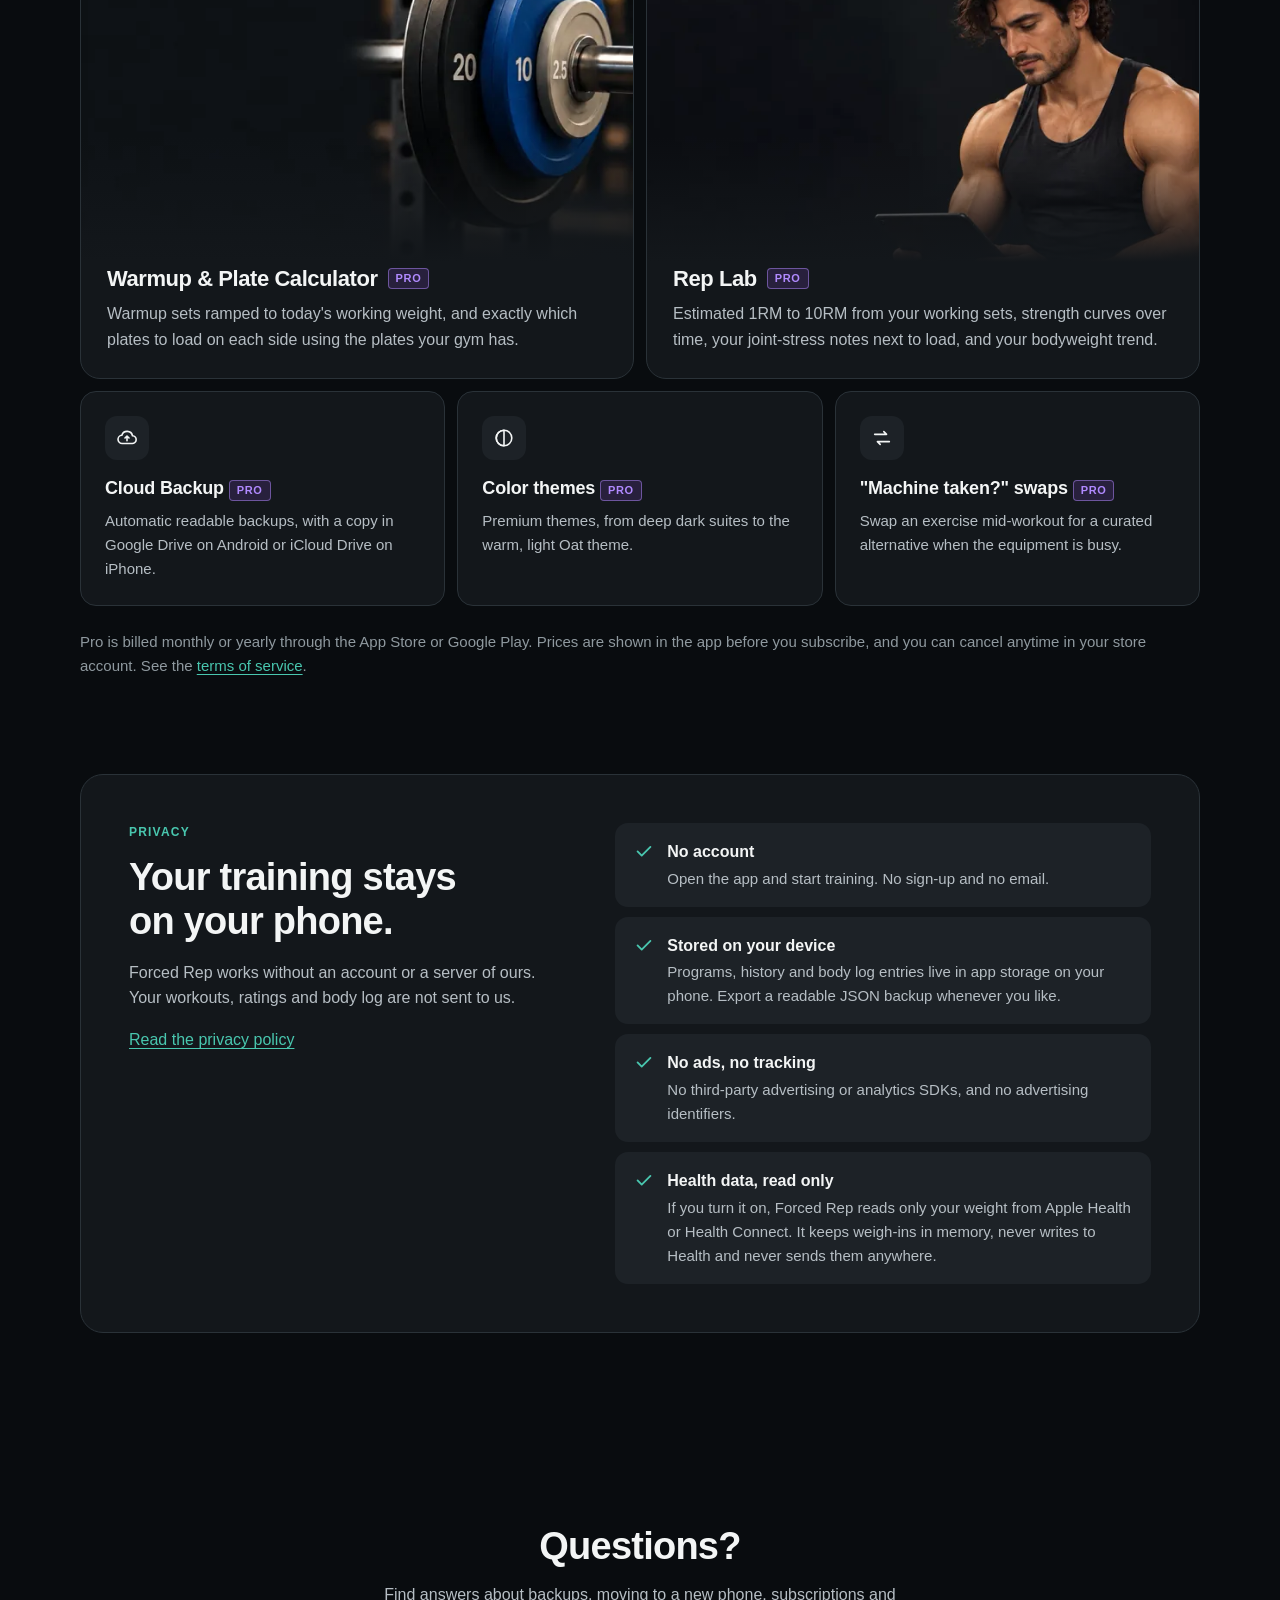
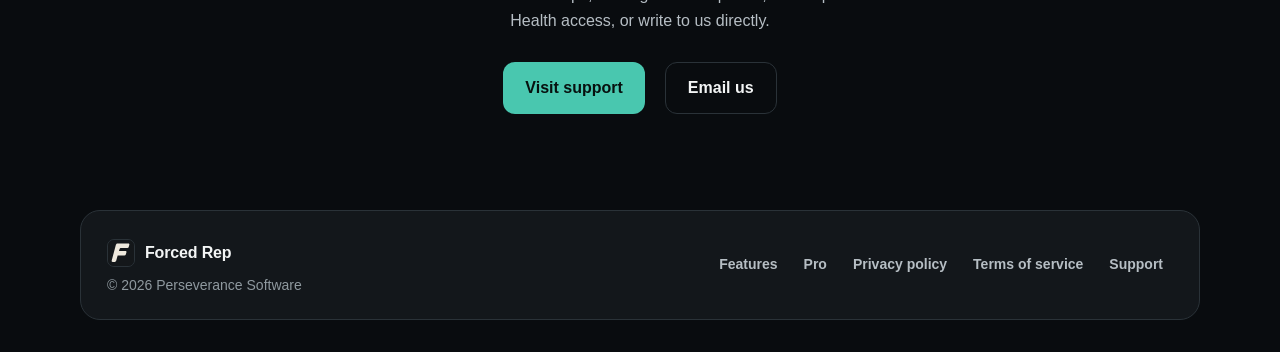
==== commit 41f1beff: "Document free paired supersets" ====
--- a/index.html
+++ b/index.html
@@ -78,7 +78,7 @@
             <article class="pillar">
               <span class="pillar-step">02</span>
               <h3>Train</h3>
-              <p>Open today's workout and log each set as you go. Last session's weights and reps are already filled in, and a rest timer starts when you finish a set.</p>
+              <p>Open today's workout and log each set as you go. Last session's weights and reps are already filled in, and rest timers run between sets or superset rounds.</p>
             </article>
             <article class="pillar">
               <span class="pillar-step">03</span>
@@ -111,14 +111,14 @@
                 <svg viewBox="0 0 24 24"><path d="M4 7h11M4 12h11M4 17h6"/><path d="m14 17 2.5 2.5L21 15"/></svg>
               </div>
               <h3>Fast set logging</h3>
-              <p>Weights and reps carry over from your last session, so most sets take a single tap. Drop sets, rest-pause and partials are built in, with exercise setup notes and session notes kept in history.</p>
+              <p>Weights and reps carry over from your last session, so most sets take a single tap. Paired supersets, drop sets, rest-pause and partials are built in, with exercise setup notes and session notes kept in history.</p>
             </article>
             <article class="feature">
               <div class="feature-icon" aria-hidden="true">
                 <svg viewBox="0 0 24 24"><circle cx="12" cy="13.5" r="7.5"/><path d="M12 10v3.5l2.5 2M9.5 2.5h5M18.5 6.5l1.5-1.5"/></svg>
               </div>
               <h3>Rest timer</h3>
-              <p>Starts when you complete a set and alerts you with sound and vibration when rest is over, even while the app is in the background.</p>
+              <p>Starts between sets or superset rounds and alerts you with sound and vibration when rest is over, even while the app is in the background.</p>
             </article>
             <article class="feature">
               <div class="feature-icon" aria-hidden="true">
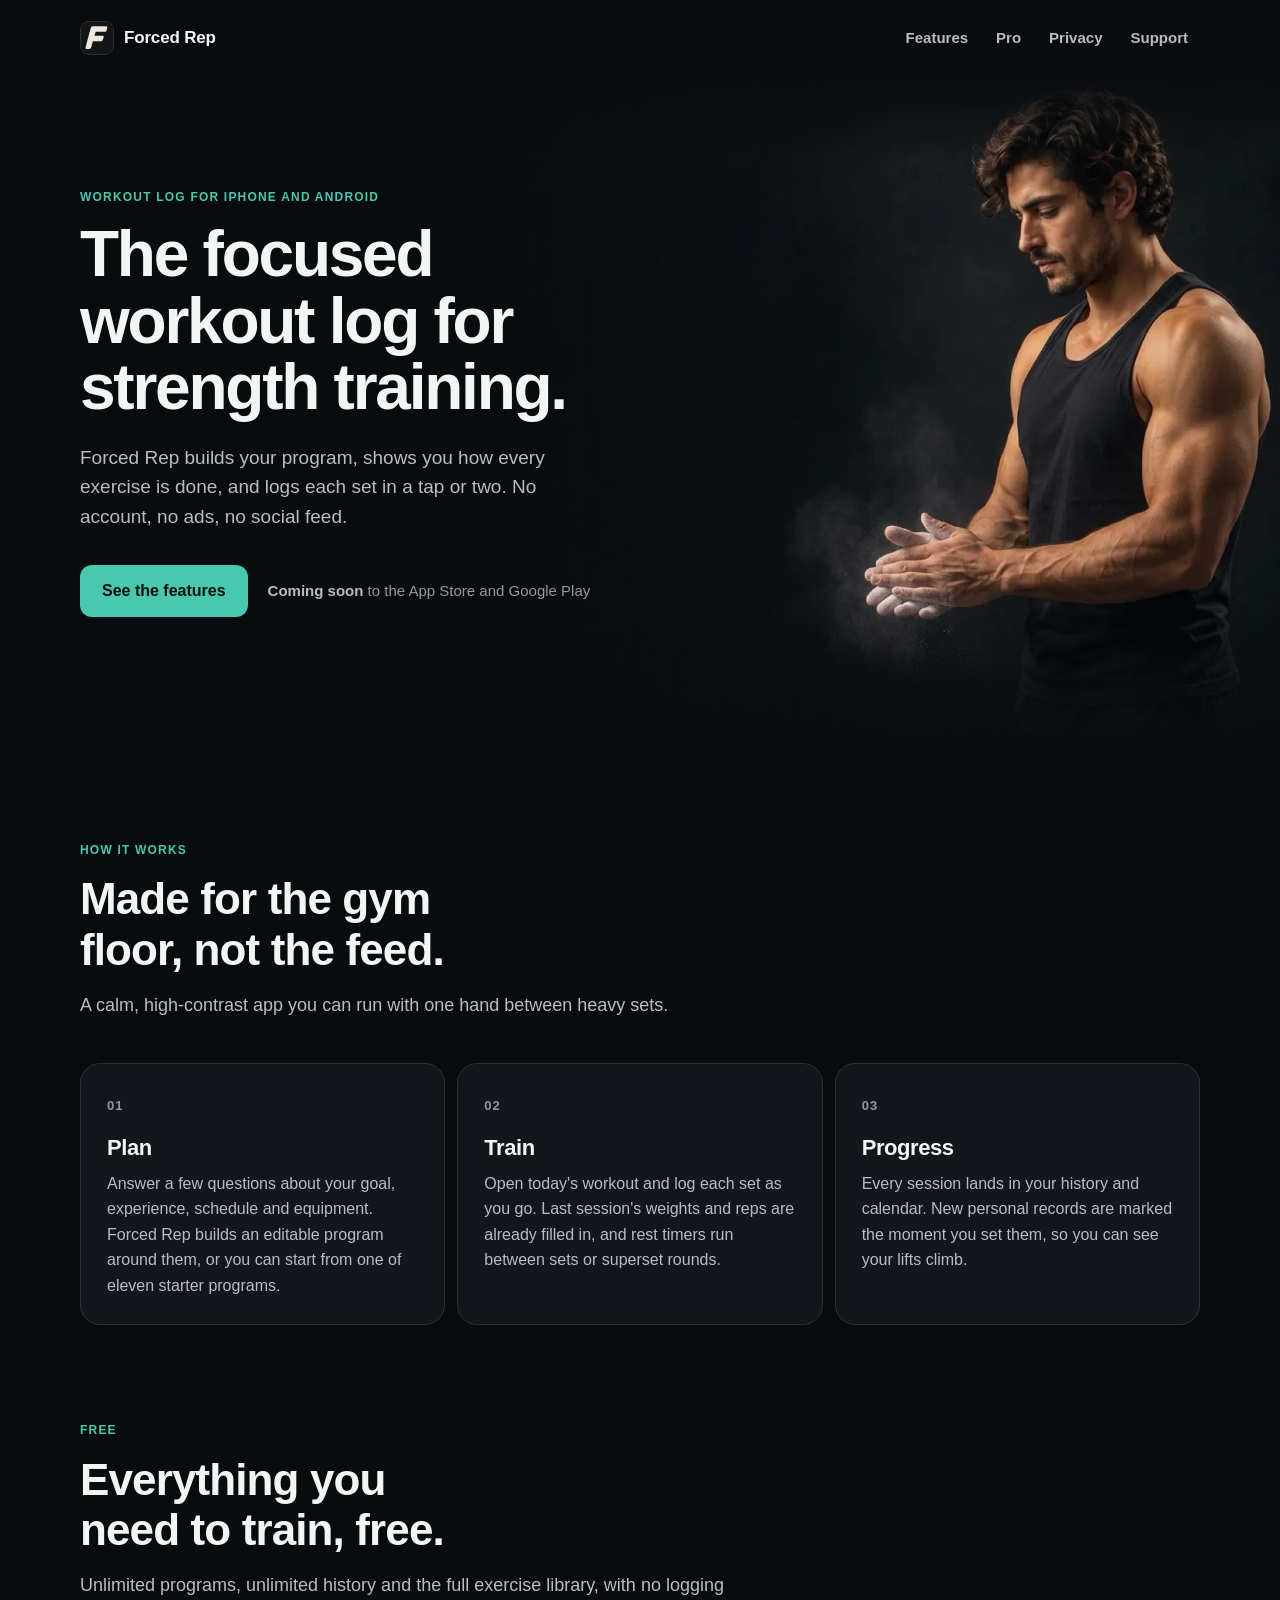
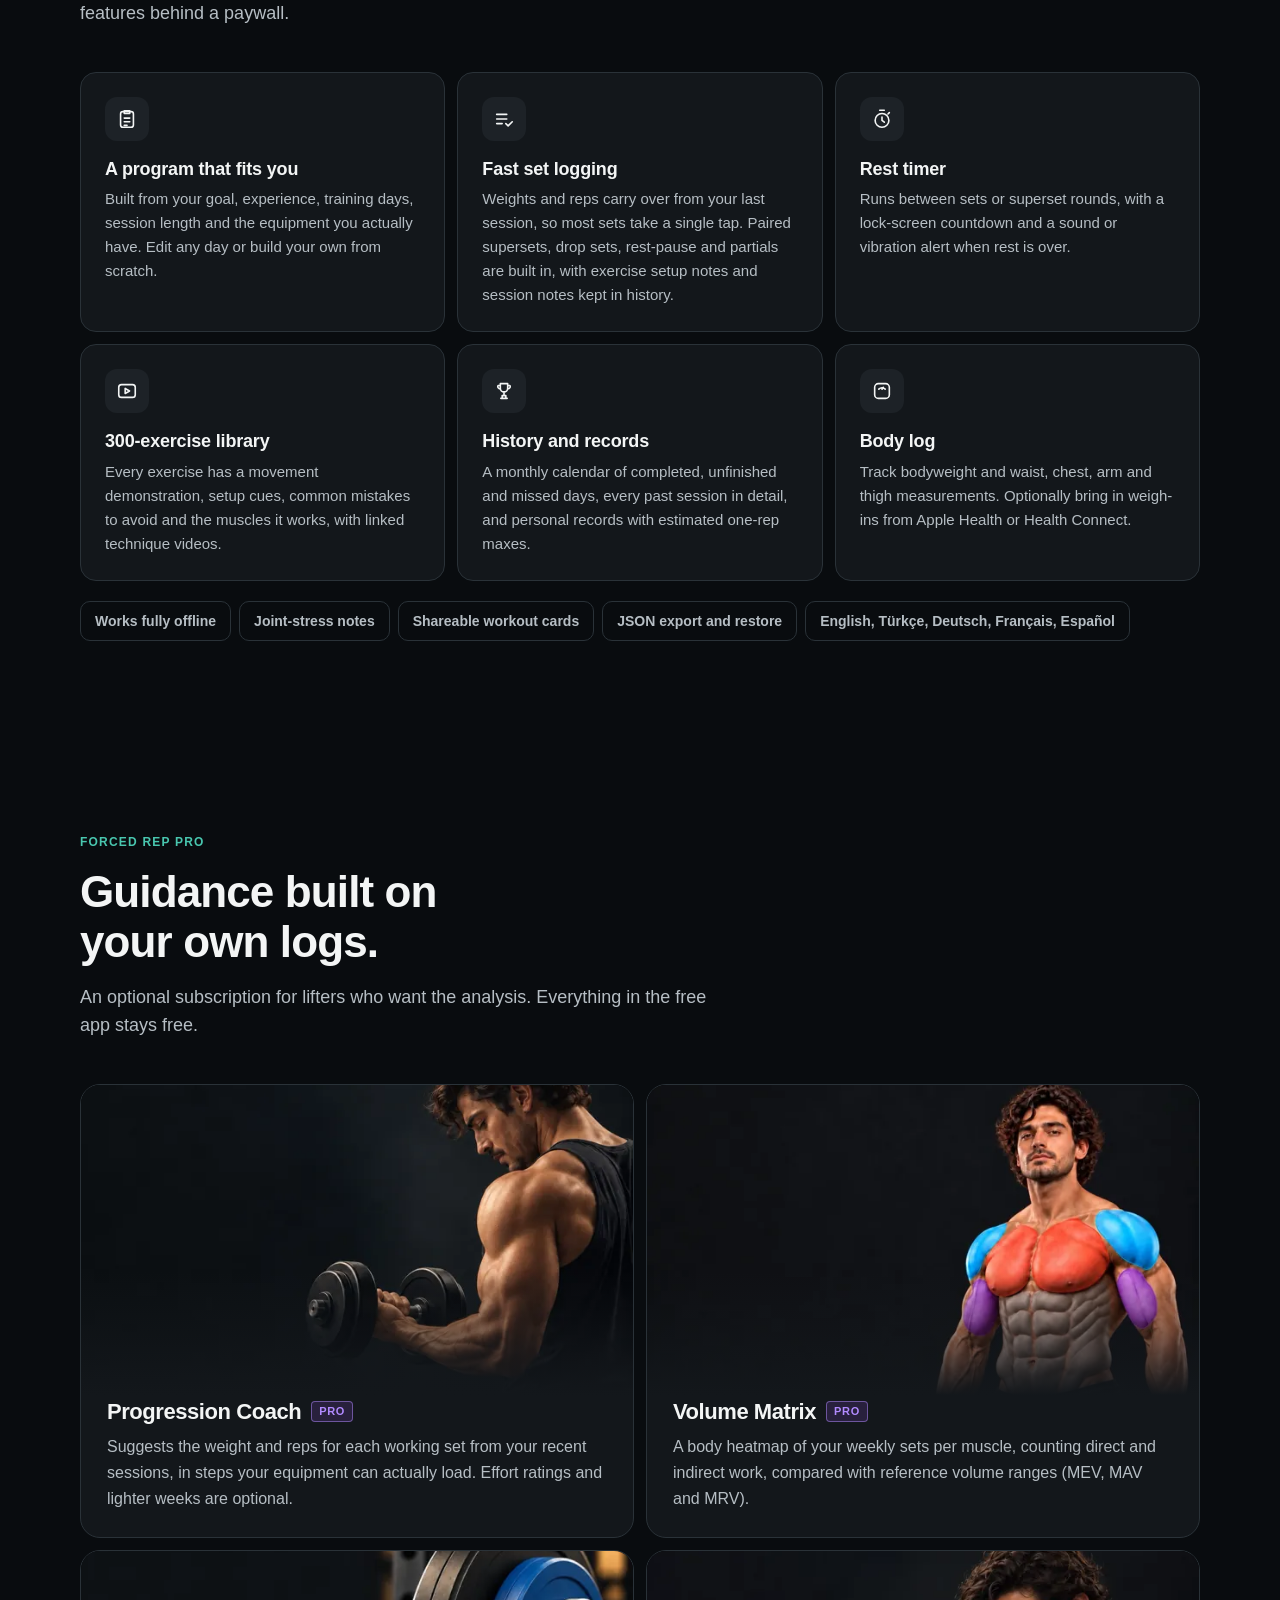
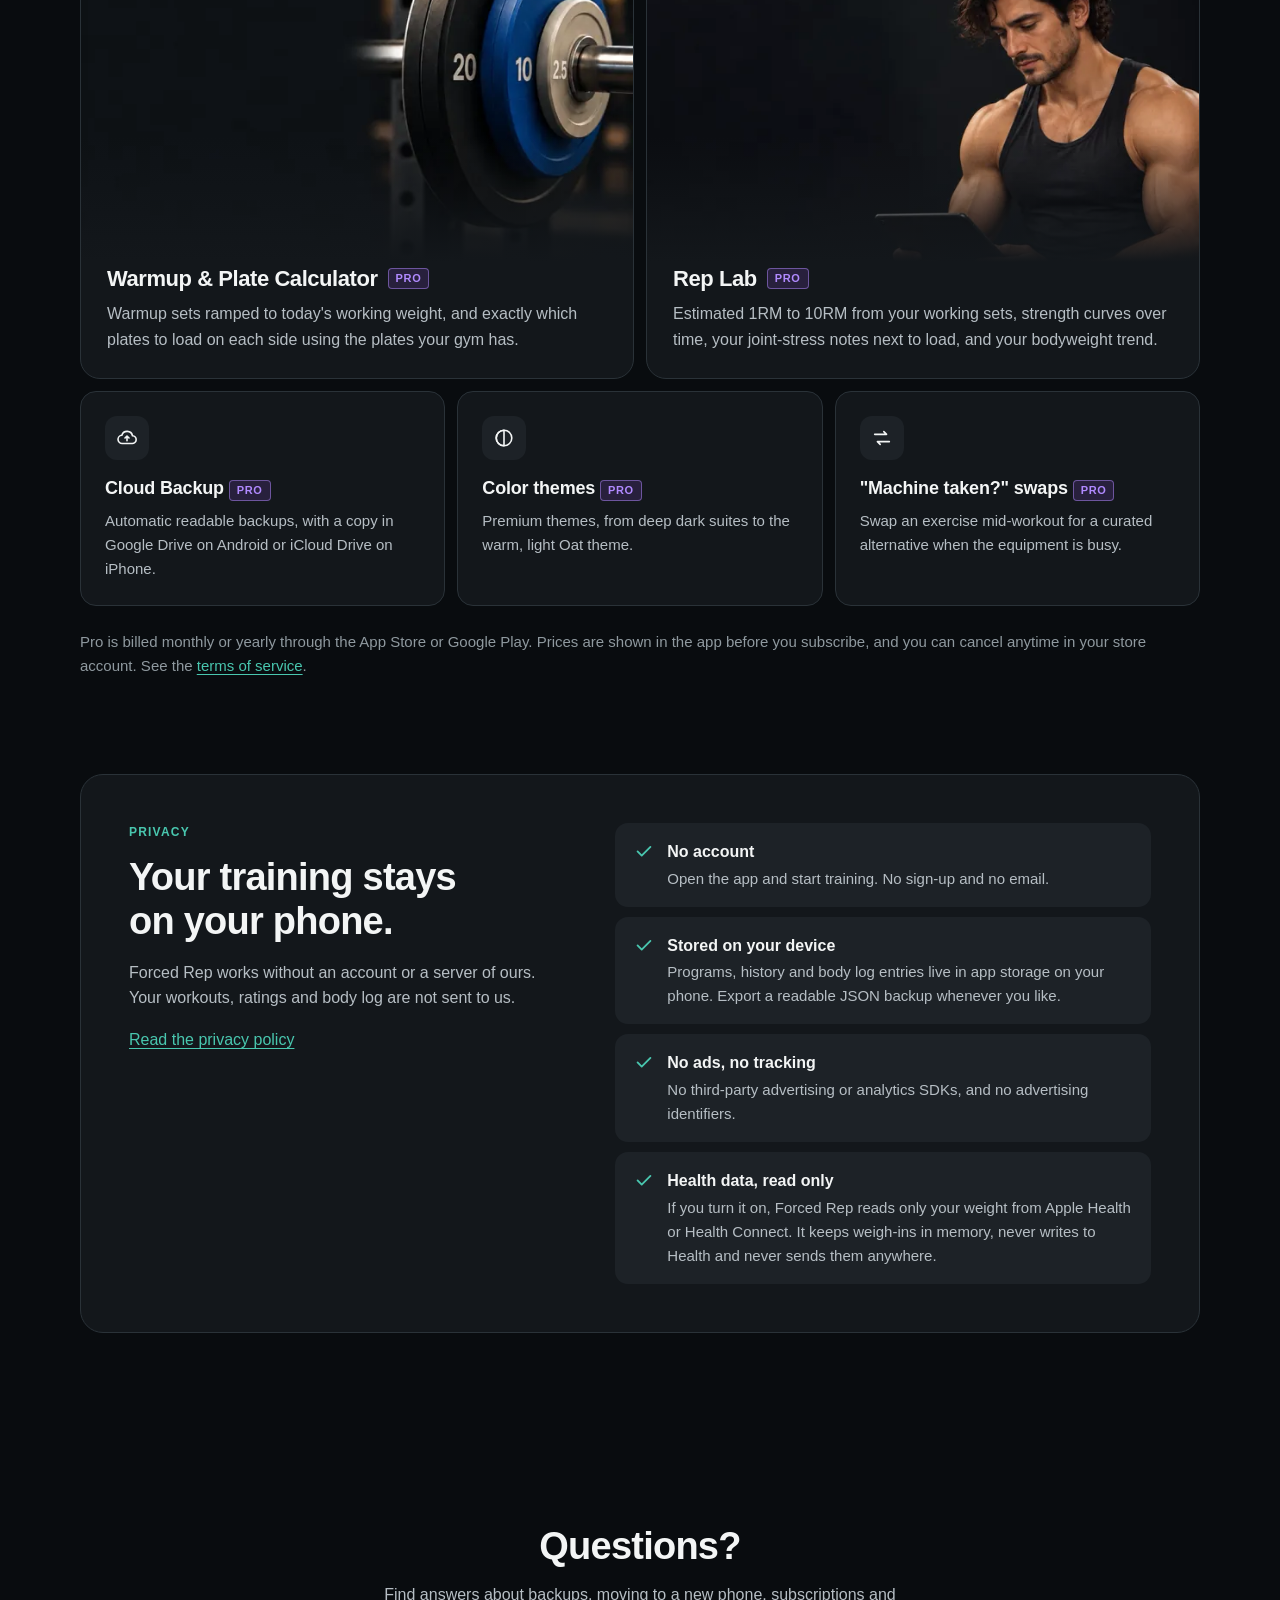
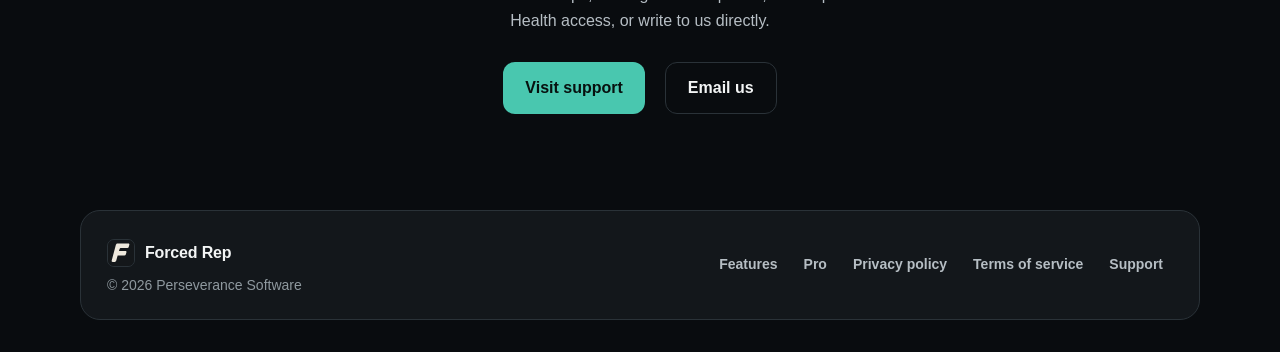
==== commit 07c92100: "Document the free lock-screen rest countdown" ====
--- a/index.html
+++ b/index.html
@@ -118,7 +118,7 @@
                 <svg viewBox="0 0 24 24"><circle cx="12" cy="13.5" r="7.5"/><path d="M12 10v3.5l2.5 2M9.5 2.5h5M18.5 6.5l1.5-1.5"/></svg>
               </div>
               <h3>Rest timer</h3>
-              <p>Starts between sets or superset rounds and alerts you with sound and vibration when rest is over, even while the app is in the background.</p>
+              <p>Runs between sets or superset rounds, with a lock-screen countdown and a sound or vibration alert when rest is over.</p>
             </article>
             <article class="feature">
               <div class="feature-icon" aria-hidden="true">
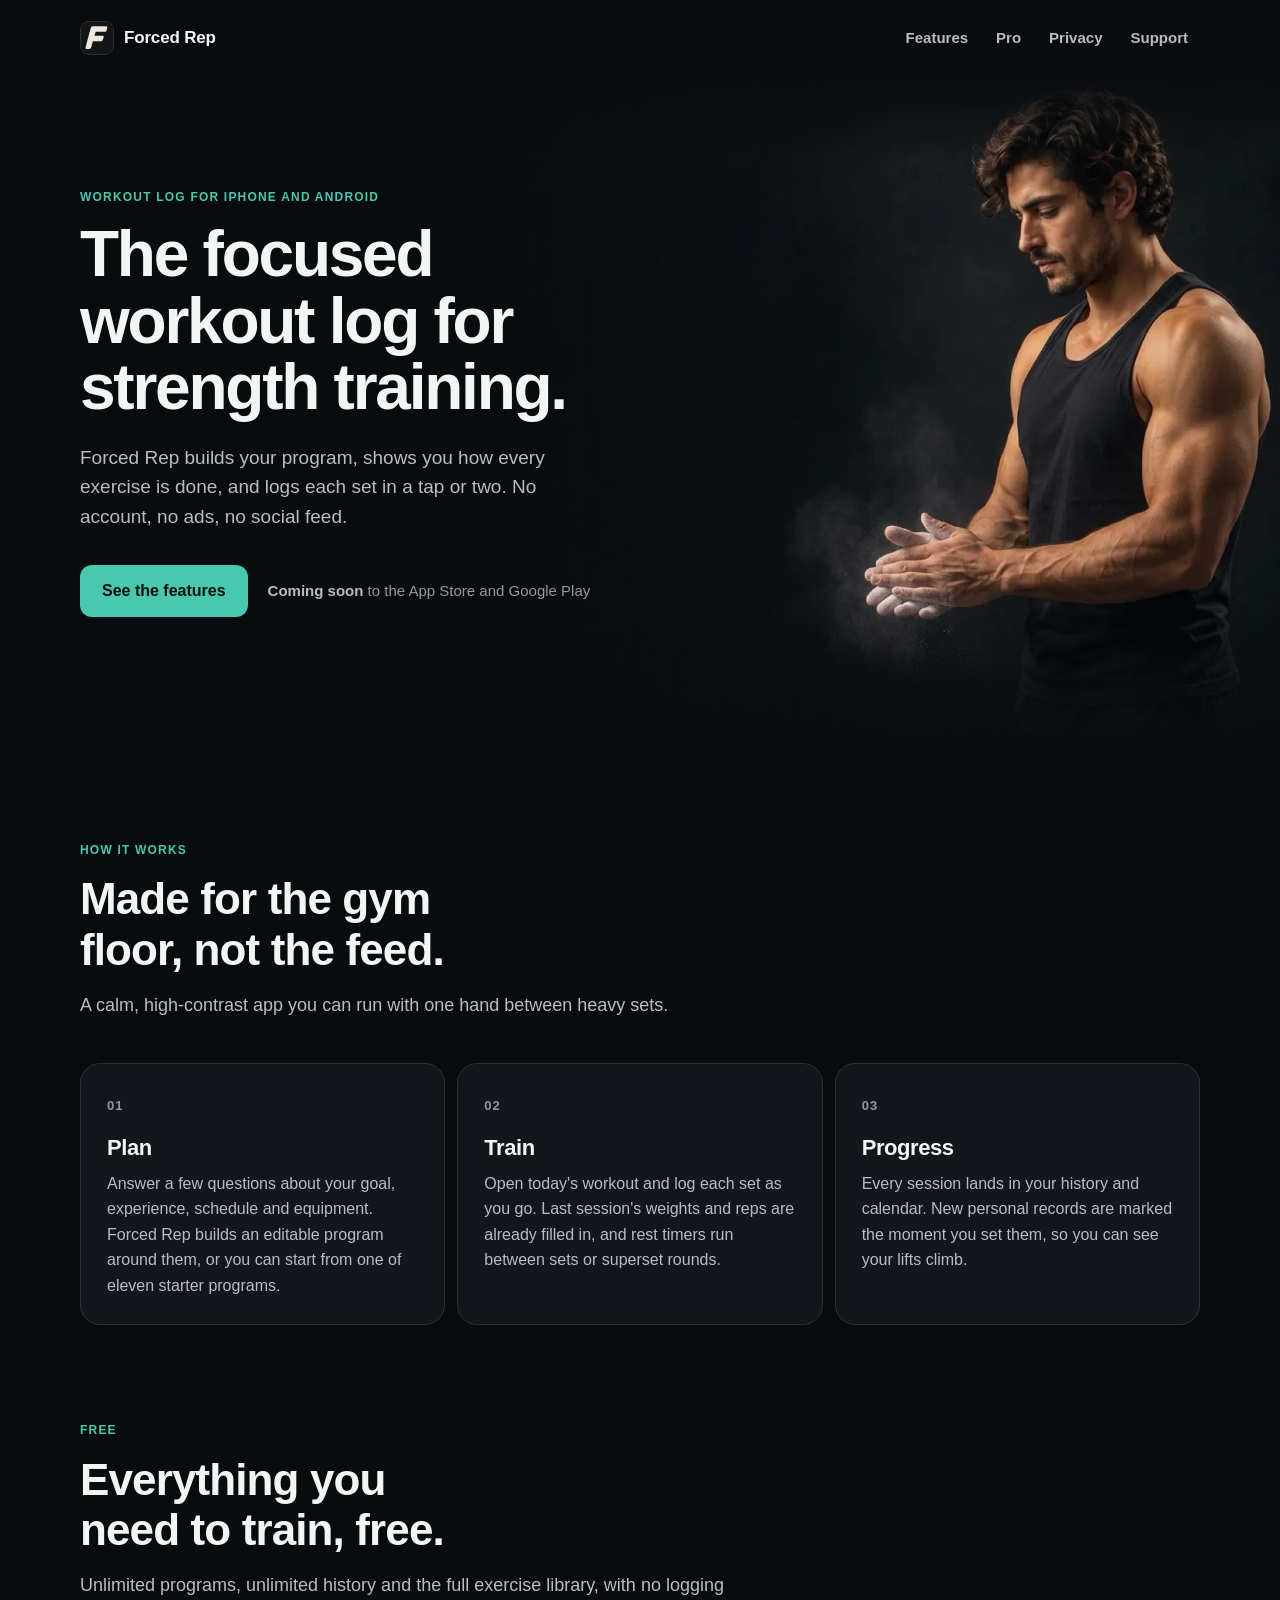
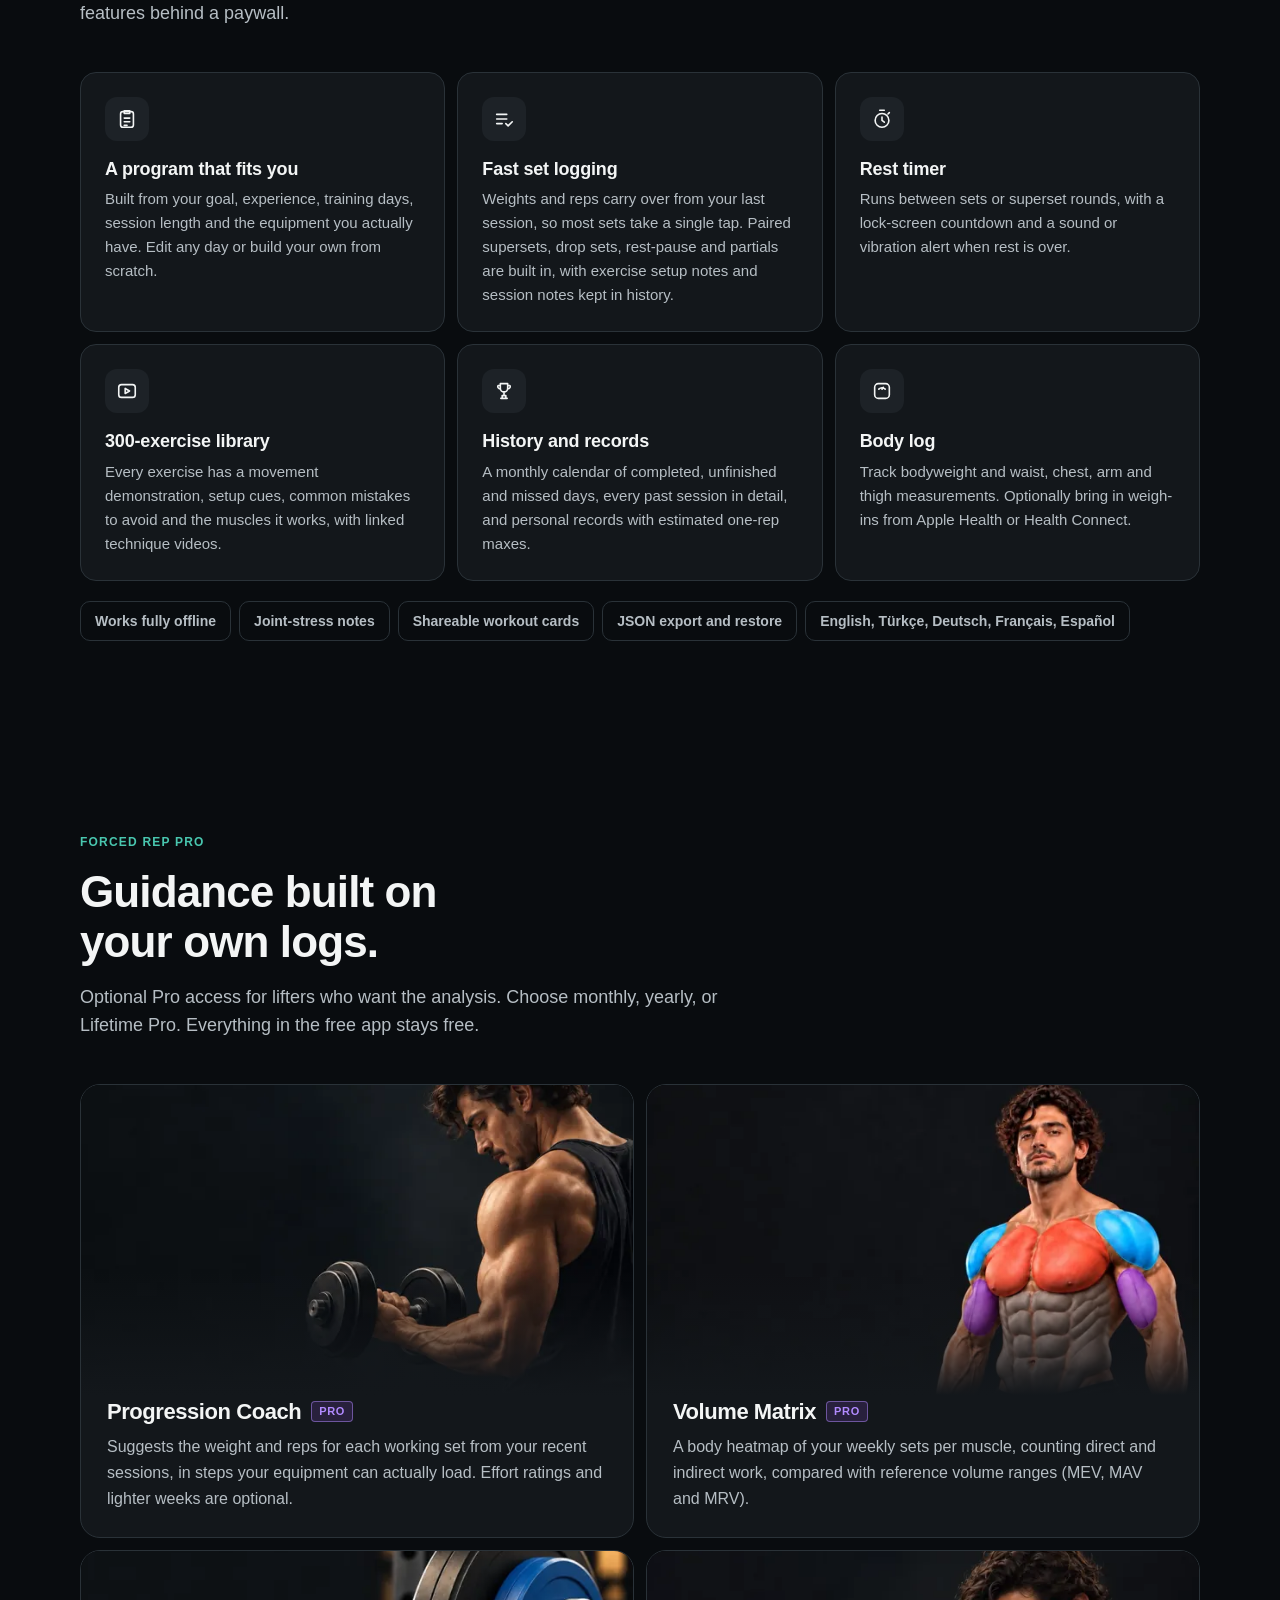
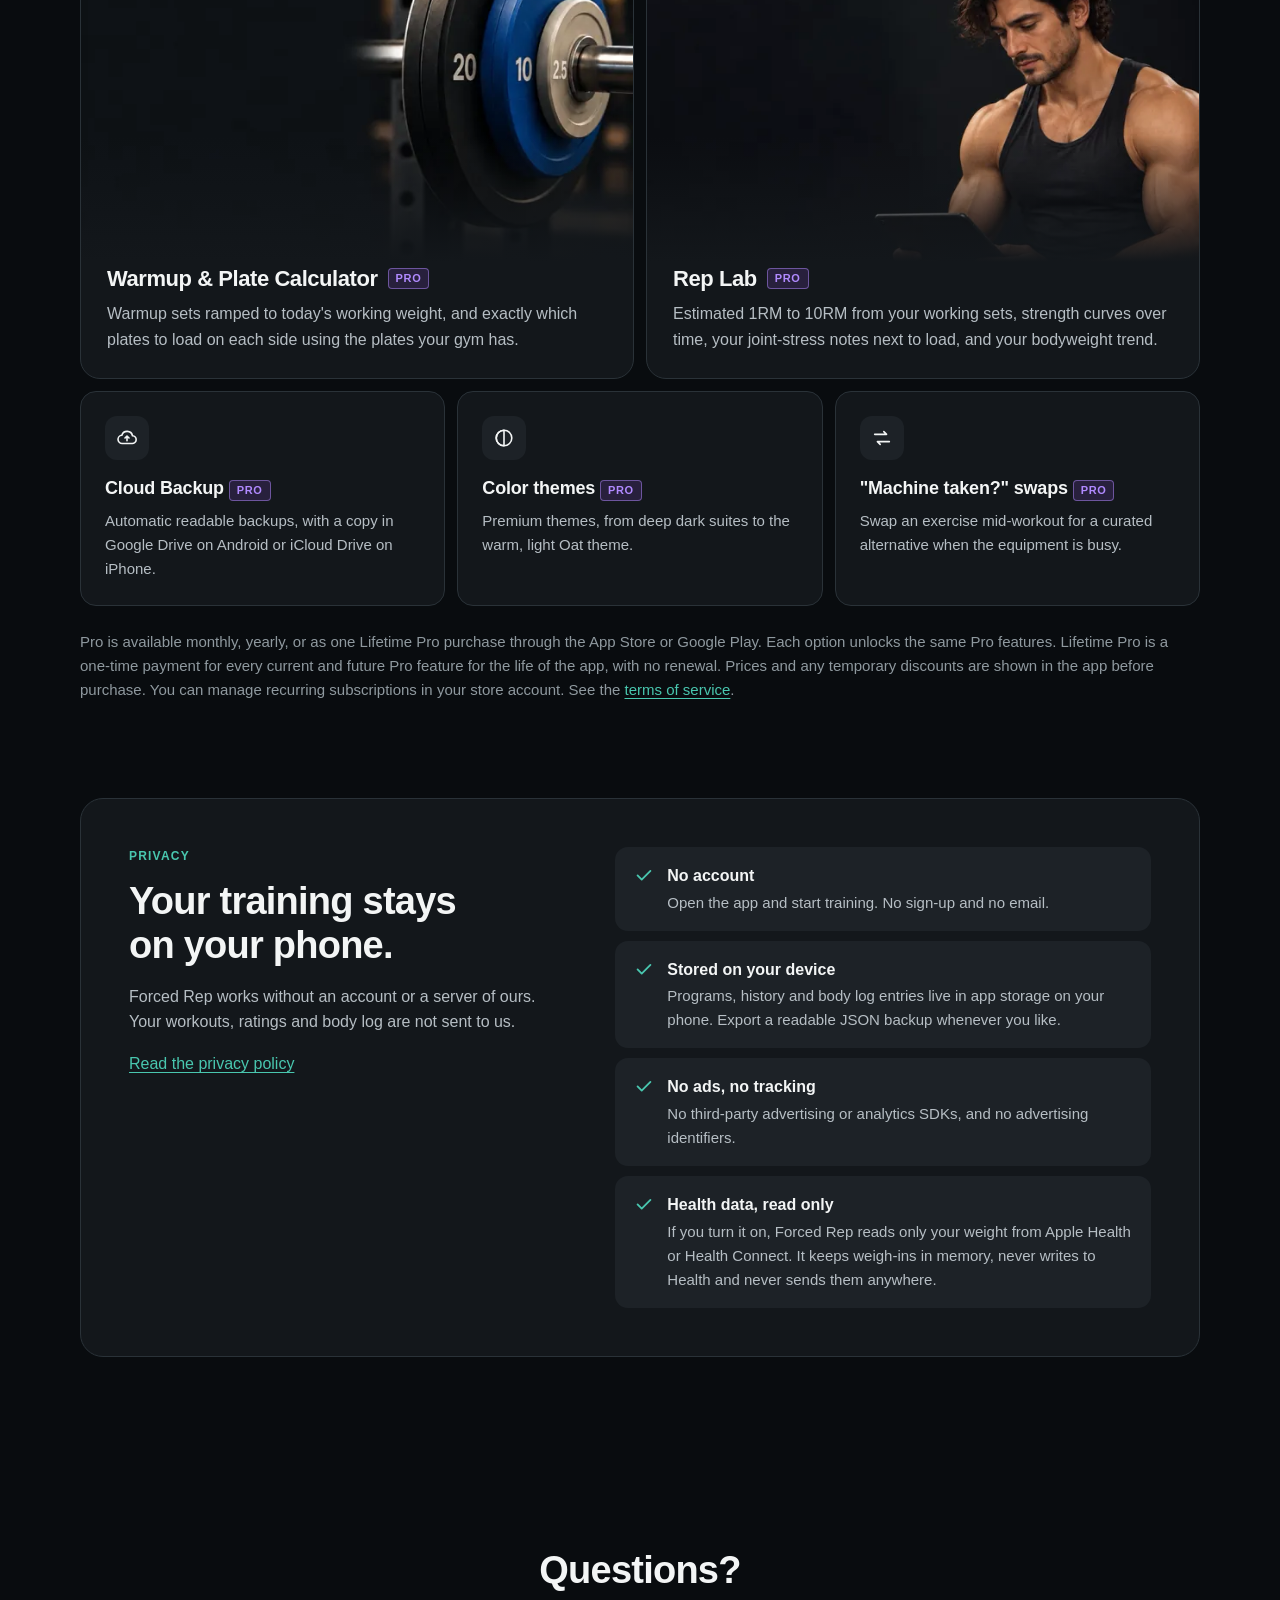
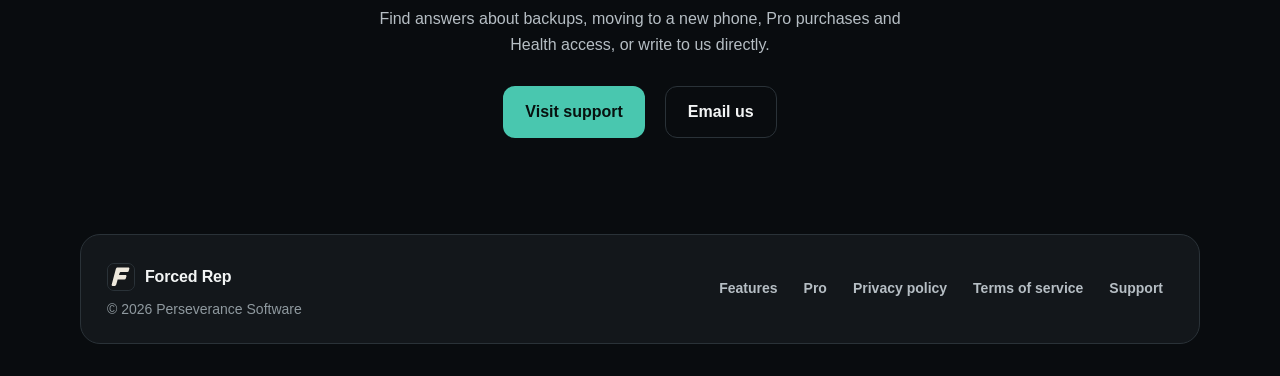
==== commit 6ac66bcd: "Describe subscriptions and one Lifetime Pro purchase consistently" ====
--- a/index.html
+++ b/index.html
@@ -158,7 +158,7 @@
             <p class="eyebrow">Forced Rep Pro</p>
             <h2 id="pro-title">Guidance built on your own logs.</h2>
             <p class="lede">
-              An optional subscription for lifters who want the analysis. Everything in the free app stays free.
+              Optional Pro access for lifters who want the analysis. Choose monthly, yearly, or Lifetime Pro. Everything in the free app stays free.
             </p>
           </div>
           <div class="pro-grid">
@@ -243,7 +243,7 @@
             </article>
           </div>
           <p class="pro-note">
-            Pro is billed monthly or yearly through the App Store or Google Play. Prices are shown in the app before you subscribe, and you can cancel anytime in your store account. See the <a href="/terms/">terms of service</a>.
+            Pro is available monthly, yearly, or as one Lifetime Pro purchase through the App Store or Google Play. Each option unlocks the same Pro features. Lifetime Pro is a one-time payment for every current and future Pro feature for the life of the app, with no renewal. Prices and any temporary discounts are shown in the app before purchase. You can manage recurring subscriptions in your store account. See the <a href="/terms/">terms of service</a>.
           </p>
         </div>
       </section>
@@ -284,7 +284,7 @@
       <section class="section closing" aria-labelledby="closing-title">
         <div class="wrap">
           <h2 id="closing-title">Questions?</h2>
-          <p>Find answers about backups, moving to a new phone, subscriptions and Health access, or write to us directly.</p>
+          <p>Find answers about backups, moving to a new phone, Pro purchases and Health access, or write to us directly.</p>
           <div class="hero-actions">
             <a class="button button-primary" href="/support/">Visit support</a>
             <a class="button button-secondary" href="mailto:perseverancesoftware.help@gmail.com">Email us</a>
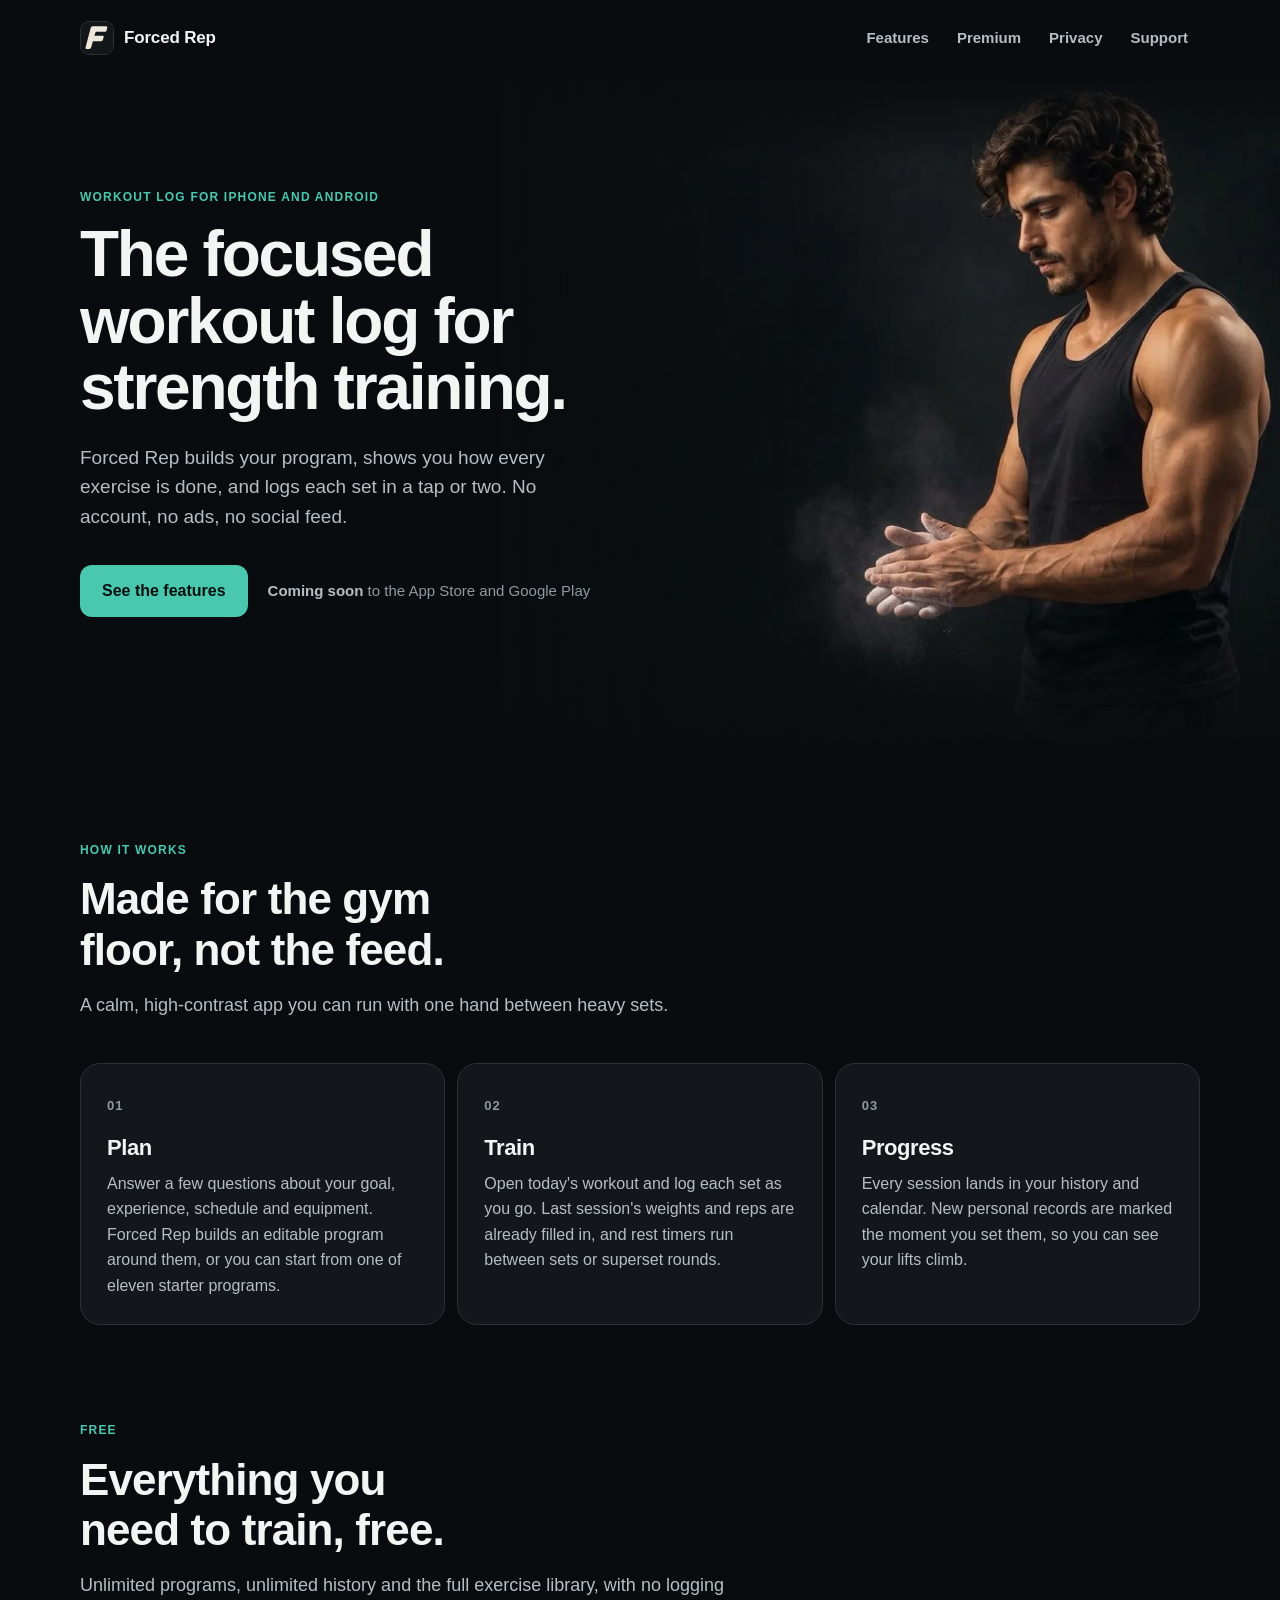
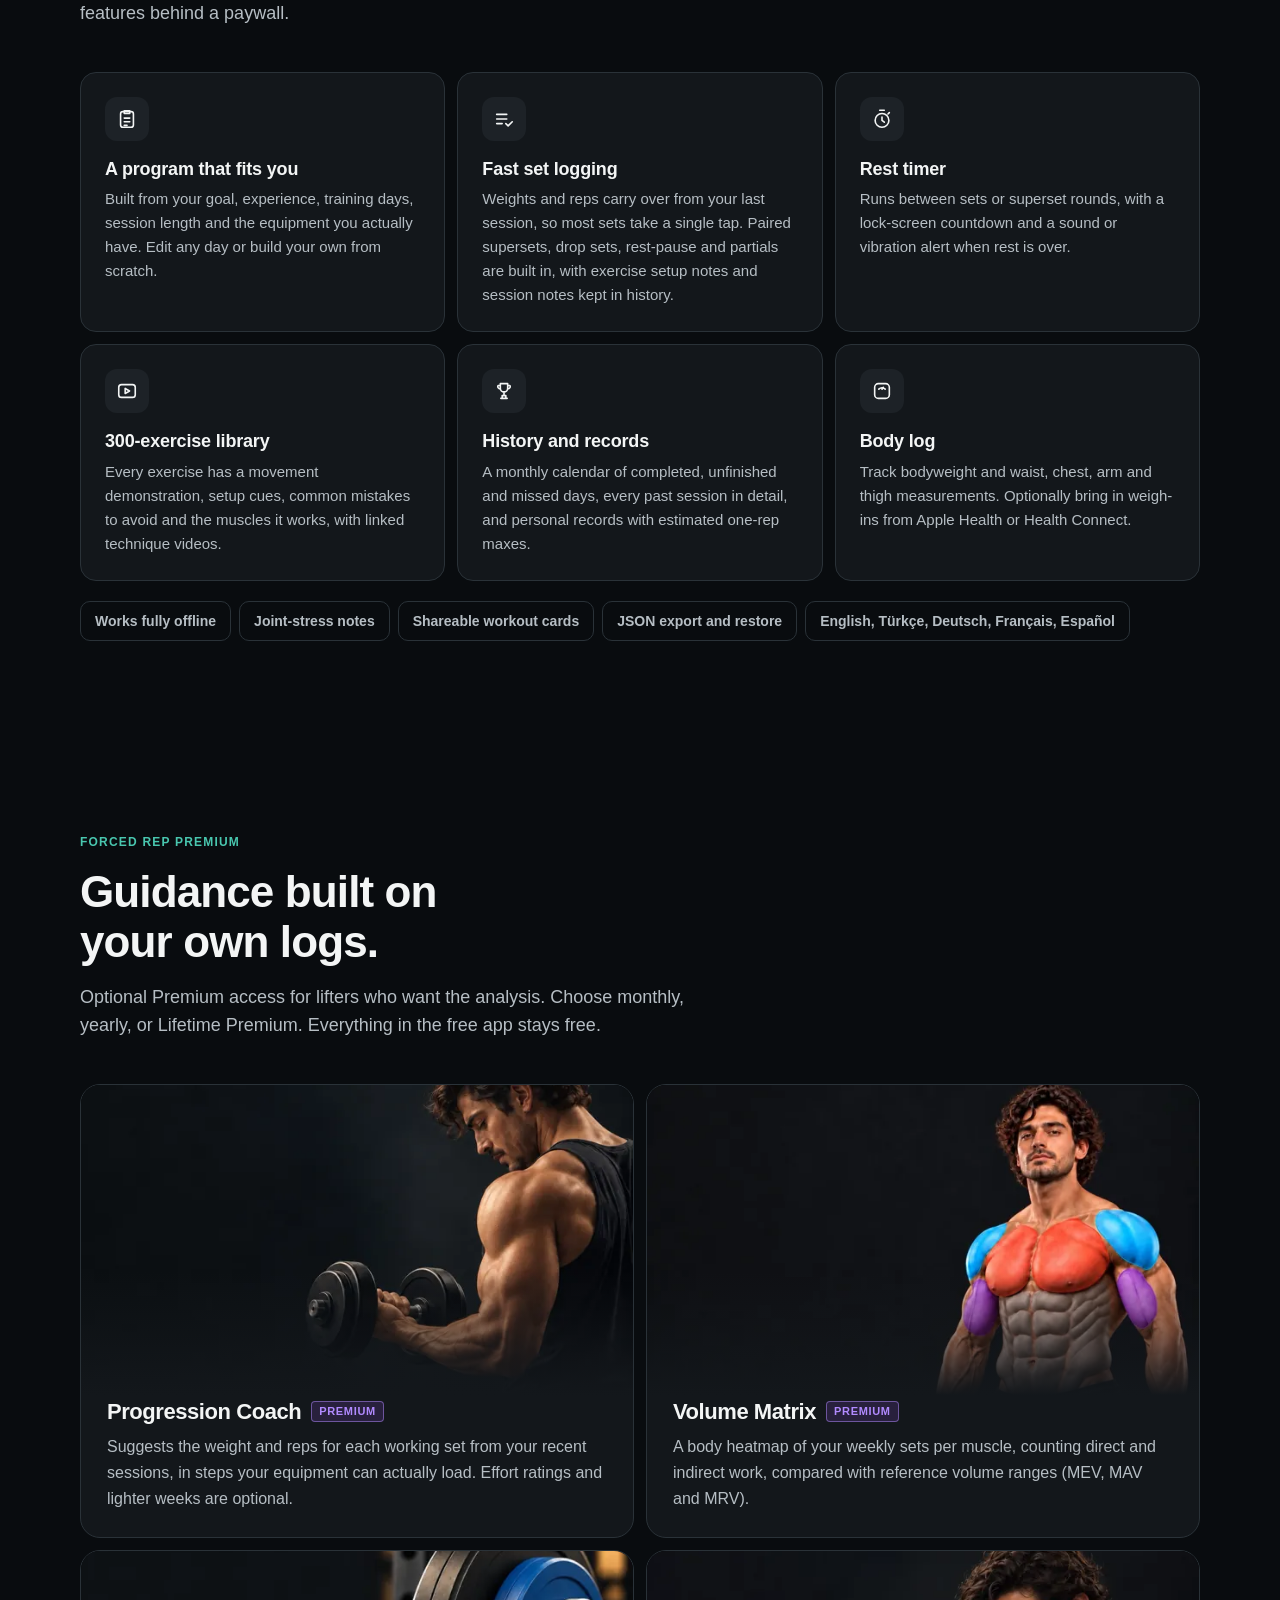
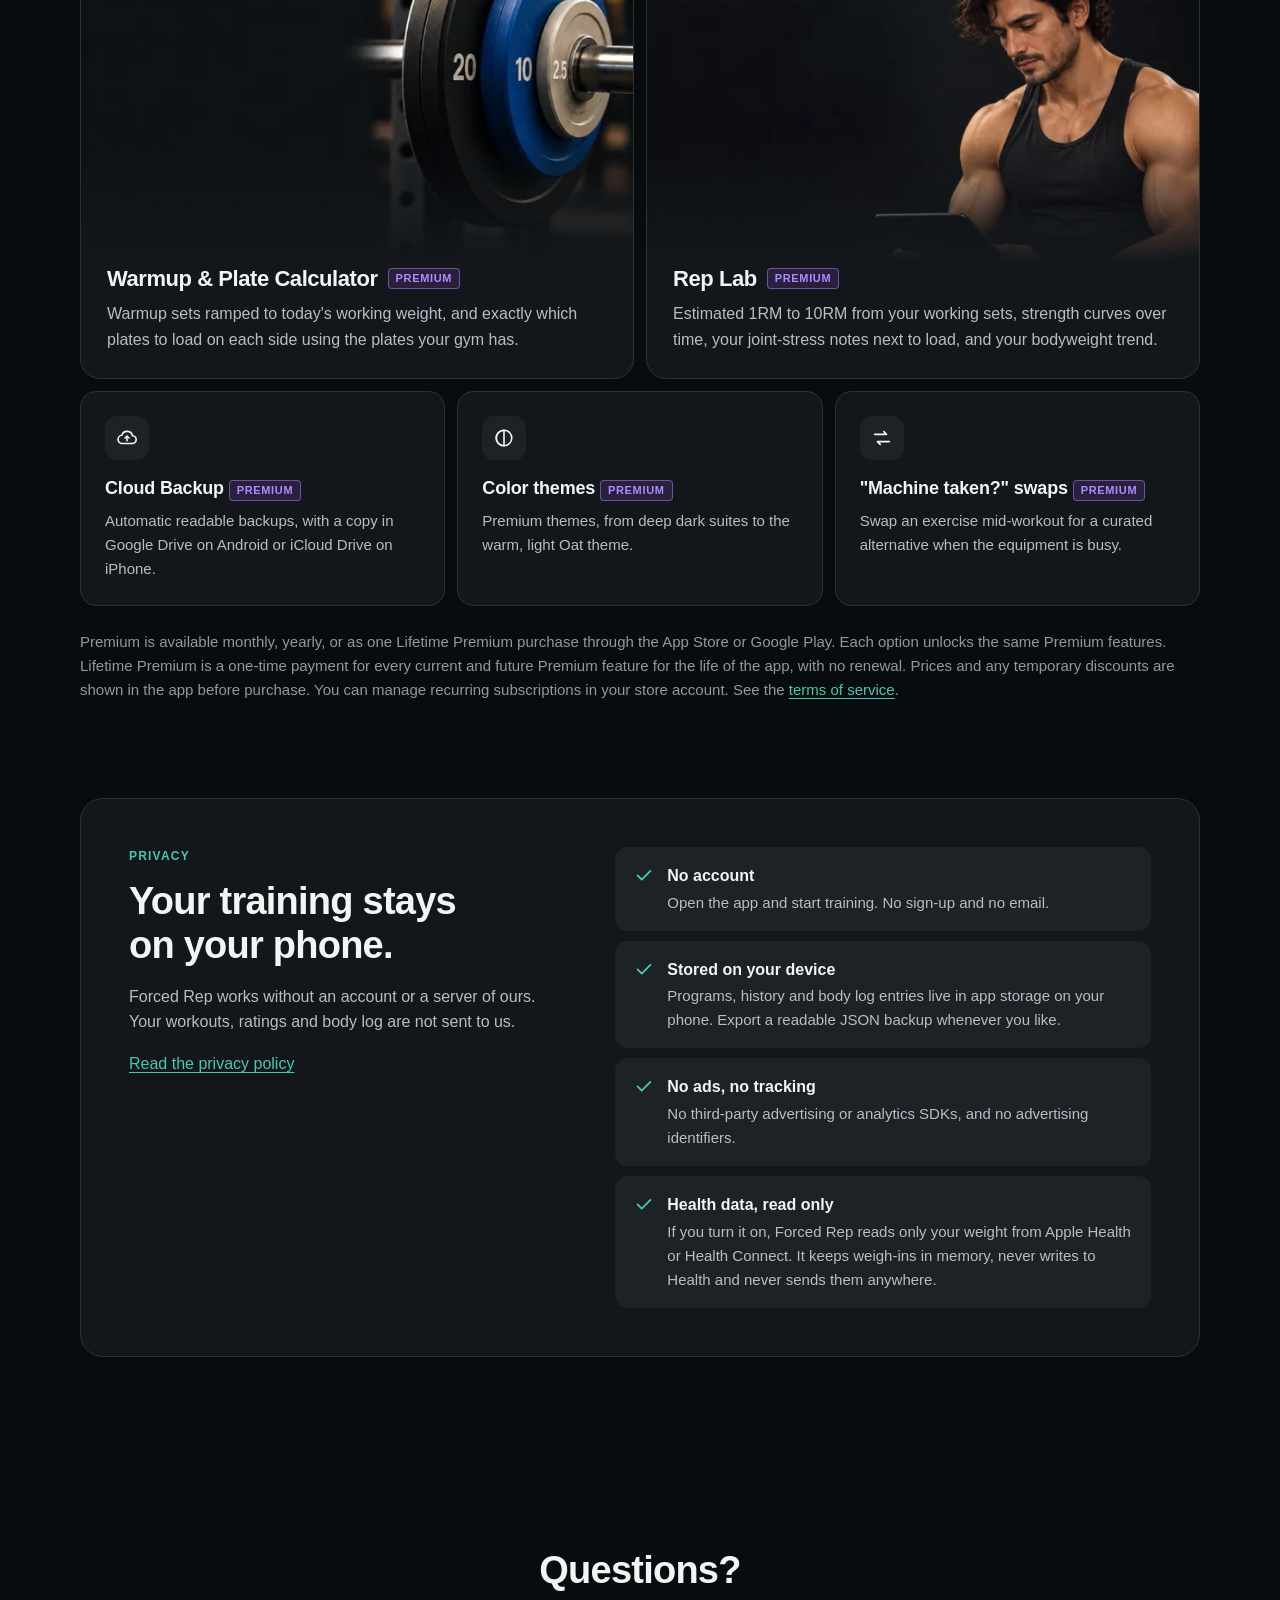
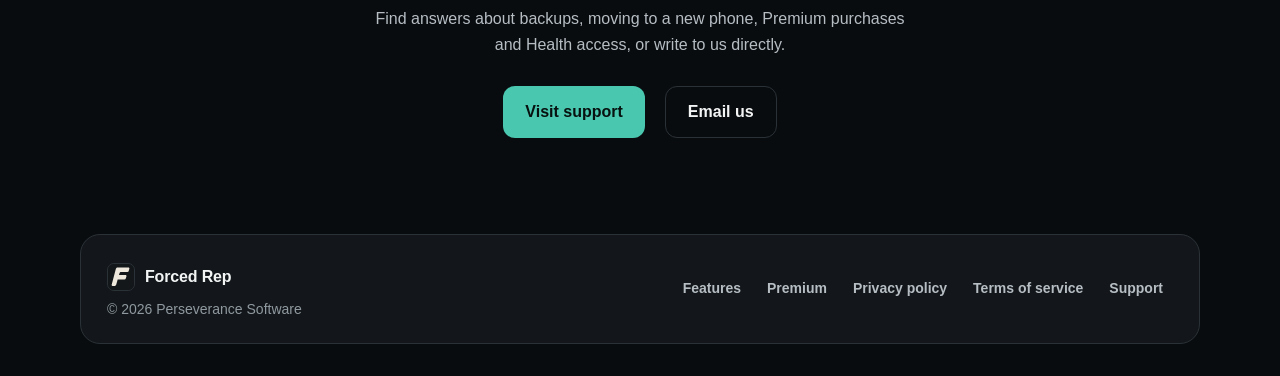
==== commit a99771bd: "Align public purchase copy with Premium branding" ====
--- a/index.html
+++ b/index.html
@@ -27,7 +27,7 @@
         <a class="brand" href="/"><img src="/favicon.svg" alt="" width="34" height="34">Forced Rep</a>
         <nav class="site-nav" aria-label="Main">
           <a href="#features">Features</a>
-          <a href="#pro">Pro</a>
+          <a href="#pro">Premium</a>
           <a href="/privacy/">Privacy</a>
           <a href="/support/">Support</a>
         </nav>
@@ -155,10 +155,10 @@
       <section class="section" id="pro" aria-labelledby="pro-title">
         <div class="wrap">
           <div class="section-head">
-            <p class="eyebrow">Forced Rep Pro</p>
+            <p class="eyebrow">Forced Rep Premium</p>
             <h2 id="pro-title">Guidance built on your own logs.</h2>
             <p class="lede">
-              Optional Pro access for lifters who want the analysis. Choose monthly, yearly, or Lifetime Pro. Everything in the free app stays free.
+              Optional Premium access for lifters who want the analysis. Choose monthly, yearly, or Lifetime Premium. Everything in the free app stays free.
             </p>
           </div>
           <div class="pro-grid">
@@ -172,7 +172,7 @@
                   alt="An athlete curls a dumbbell.">
               </figure>
               <div class="pro-card-body">
-                <h3>Progression Coach <span class="pro-badge">PRO</span></h3>
+                <h3>Progression Coach <span class="pro-badge">PREMIUM</span></h3>
                 <p>Suggests the weight and reps for each working set from your recent sessions, in steps your equipment can actually load. Effort ratings and lighter weeks are optional.</p>
               </div>
             </article>
@@ -186,7 +186,7 @@
                   alt="An illustrative muscle heatmap with chest, shoulders, arms and thighs shaded.">
               </figure>
               <div class="pro-card-body">
-                <h3>Volume Matrix <span class="pro-badge">PRO</span></h3>
+                <h3>Volume Matrix <span class="pro-badge">PREMIUM</span></h3>
                 <p>A body heatmap of your weekly sets per muscle, counting direct and indirect work, compared with reference volume ranges (MEV, MAV and MRV).</p>
               </div>
             </article>
@@ -200,7 +200,7 @@
                   alt="A barbell loaded with 20, 10 and 2.5 kilogram plates.">
               </figure>
               <div class="pro-card-body">
-                <h3>Warmup &amp; Plate Calculator <span class="pro-badge">PRO</span></h3>
+                <h3>Warmup &amp; Plate Calculator <span class="pro-badge">PREMIUM</span></h3>
                 <p>Warmup sets ramped to today's working weight, and exactly which plates to load on each side using the plates your gym has.</p>
               </div>
             </article>
@@ -214,7 +214,7 @@
                   alt="An athlete reviews training data on a tablet.">
               </figure>
               <div class="pro-card-body">
-                <h3>Rep Lab <span class="pro-badge">PRO</span></h3>
+                <h3>Rep Lab <span class="pro-badge">PREMIUM</span></h3>
                 <p>Estimated 1RM to 10RM from your working sets, strength curves over time, your joint-stress notes next to load, and your bodyweight trend.</p>
               </div>
             </article>
@@ -224,26 +224,26 @@
               <div class="feature-icon" aria-hidden="true">
                 <svg viewBox="0 0 24 24"><path d="M7 18a4.5 4.5 0 0 1-.6-9A6 6 0 0 1 18 9.5a4 4 0 0 1-.5 8.5z"/><path d="M12 15v-5M9.8 12 12 9.8l2.2 2.2"/></svg>
               </div>
-              <h3>Cloud Backup <span class="pro-badge">PRO</span></h3>
+              <h3>Cloud Backup <span class="pro-badge">PREMIUM</span></h3>
               <p>Automatic readable backups, with a copy in Google Drive on Android or iCloud Drive on iPhone.</p>
             </article>
             <article class="feature">
               <div class="feature-icon" aria-hidden="true">
                 <svg viewBox="0 0 24 24"><circle cx="12" cy="12" r="8.5"/><path d="M12 3.5v17M12 3.5a8.5 8.5 0 0 0 0 17"/></svg>
               </div>
-              <h3>Color themes <span class="pro-badge">PRO</span></h3>
+              <h3>Color themes <span class="pro-badge">PREMIUM</span></h3>
               <p>Premium themes, from deep dark suites to the warm, light Oat theme.</p>
             </article>
             <article class="feature">
               <div class="feature-icon" aria-hidden="true">
                 <svg viewBox="0 0 24 24"><path d="M4 8h13l-3-3M20 16H7l3 3"/></svg>
               </div>
-              <h3>"Machine taken?" swaps <span class="pro-badge">PRO</span></h3>
+              <h3>"Machine taken?" swaps <span class="pro-badge">PREMIUM</span></h3>
               <p>Swap an exercise mid-workout for a curated alternative when the equipment is busy.</p>
             </article>
           </div>
           <p class="pro-note">
-            Pro is available monthly, yearly, or as one Lifetime Pro purchase through the App Store or Google Play. Each option unlocks the same Pro features. Lifetime Pro is a one-time payment for every current and future Pro feature for the life of the app, with no renewal. Prices and any temporary discounts are shown in the app before purchase. You can manage recurring subscriptions in your store account. See the <a href="/terms/">terms of service</a>.
+            Premium is available monthly, yearly, or as one Lifetime Premium purchase through the App Store or Google Play. Each option unlocks the same Premium features. Lifetime Premium is a one-time payment for every current and future Premium feature for the life of the app, with no renewal. Prices and any temporary discounts are shown in the app before purchase. You can manage recurring subscriptions in your store account. See the <a href="/terms/">terms of service</a>.
           </p>
         </div>
       </section>
@@ -284,7 +284,7 @@
       <section class="section closing" aria-labelledby="closing-title">
         <div class="wrap">
           <h2 id="closing-title">Questions?</h2>
-          <p>Find answers about backups, moving to a new phone, Pro purchases and Health access, or write to us directly.</p>
+          <p>Find answers about backups, moving to a new phone, Premium purchases and Health access, or write to us directly.</p>
           <div class="hero-actions">
             <a class="button button-primary" href="/support/">Visit support</a>
             <a class="button button-secondary" href="mailto:perseverancesoftware.help@gmail.com">Email us</a>
@@ -301,7 +301,7 @@
         </div>
         <nav class="footer-nav" aria-label="Footer">
           <a href="/#features">Features</a>
-          <a href="/#pro">Pro</a>
+          <a href="/#pro">Premium</a>
           <a href="/privacy/">Privacy policy</a>
           <a href="/terms/">Terms of service</a>
           <a href="/support/">Support</a>
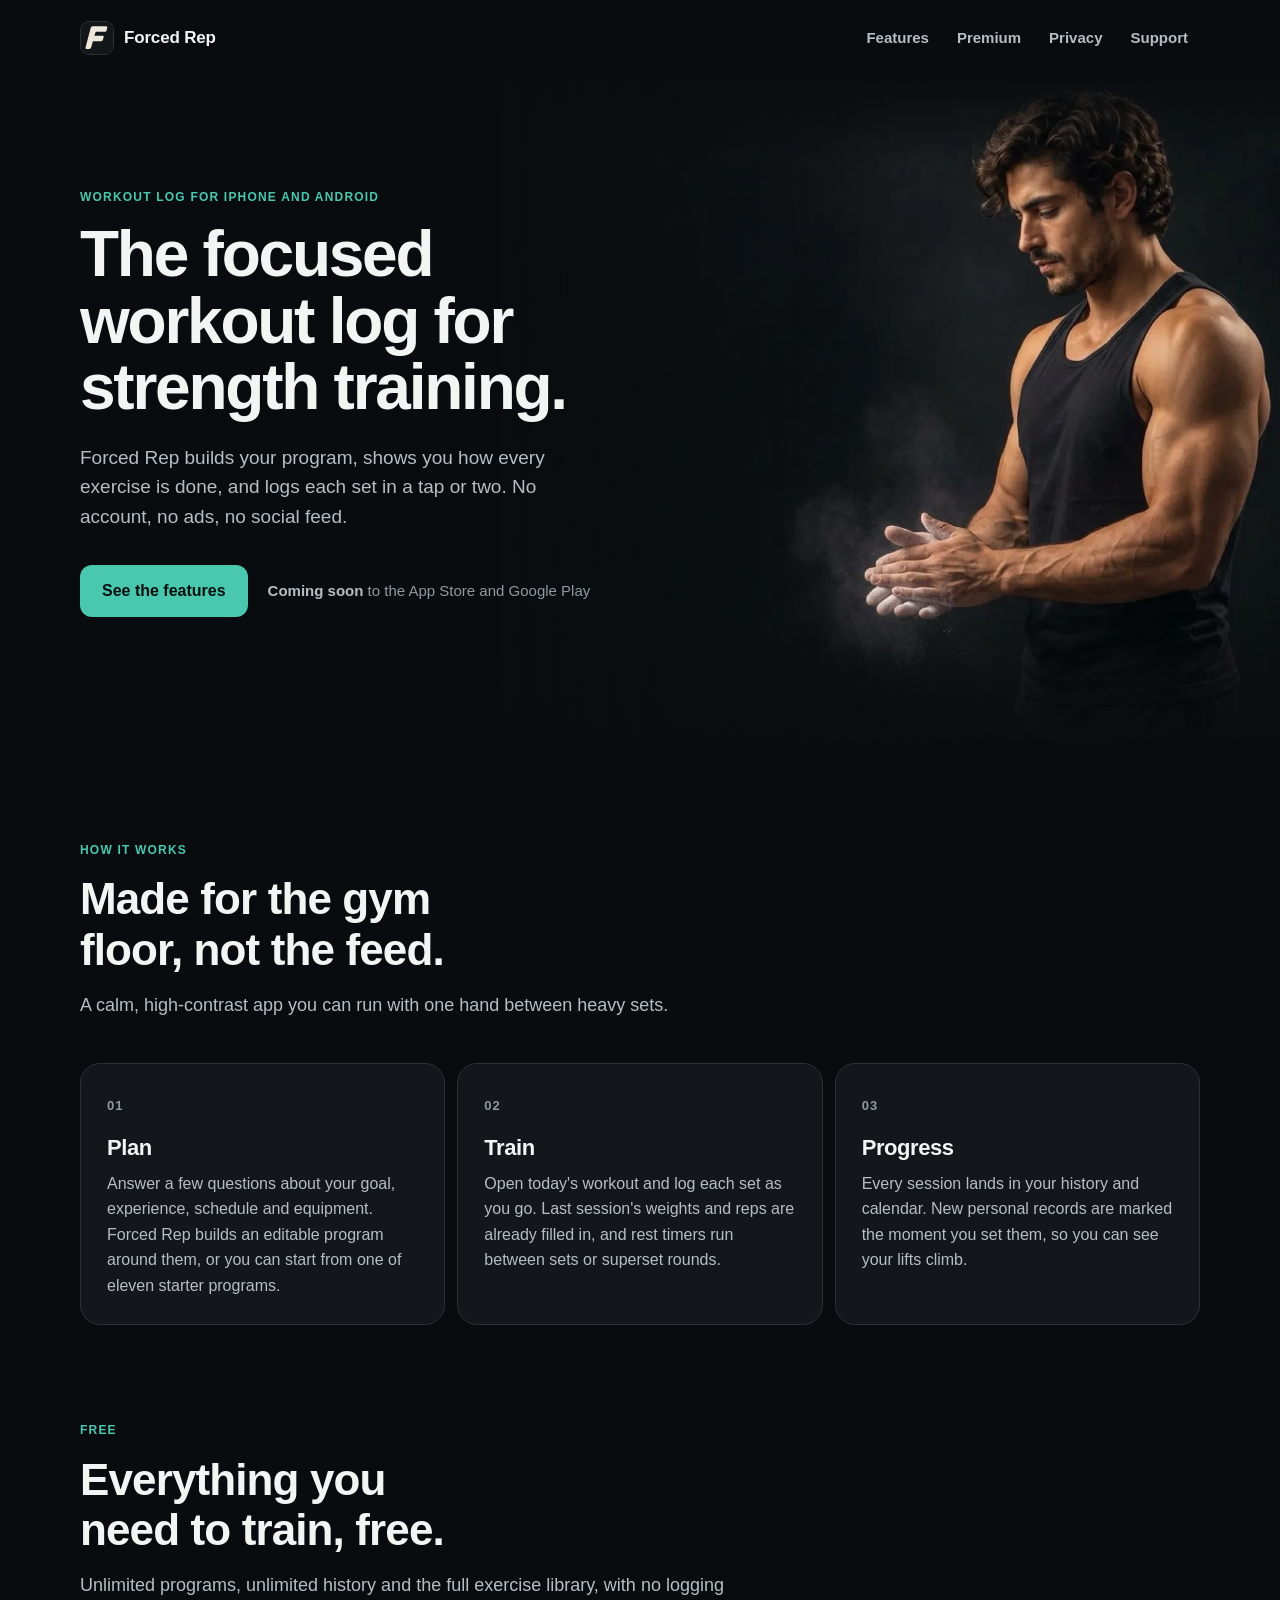
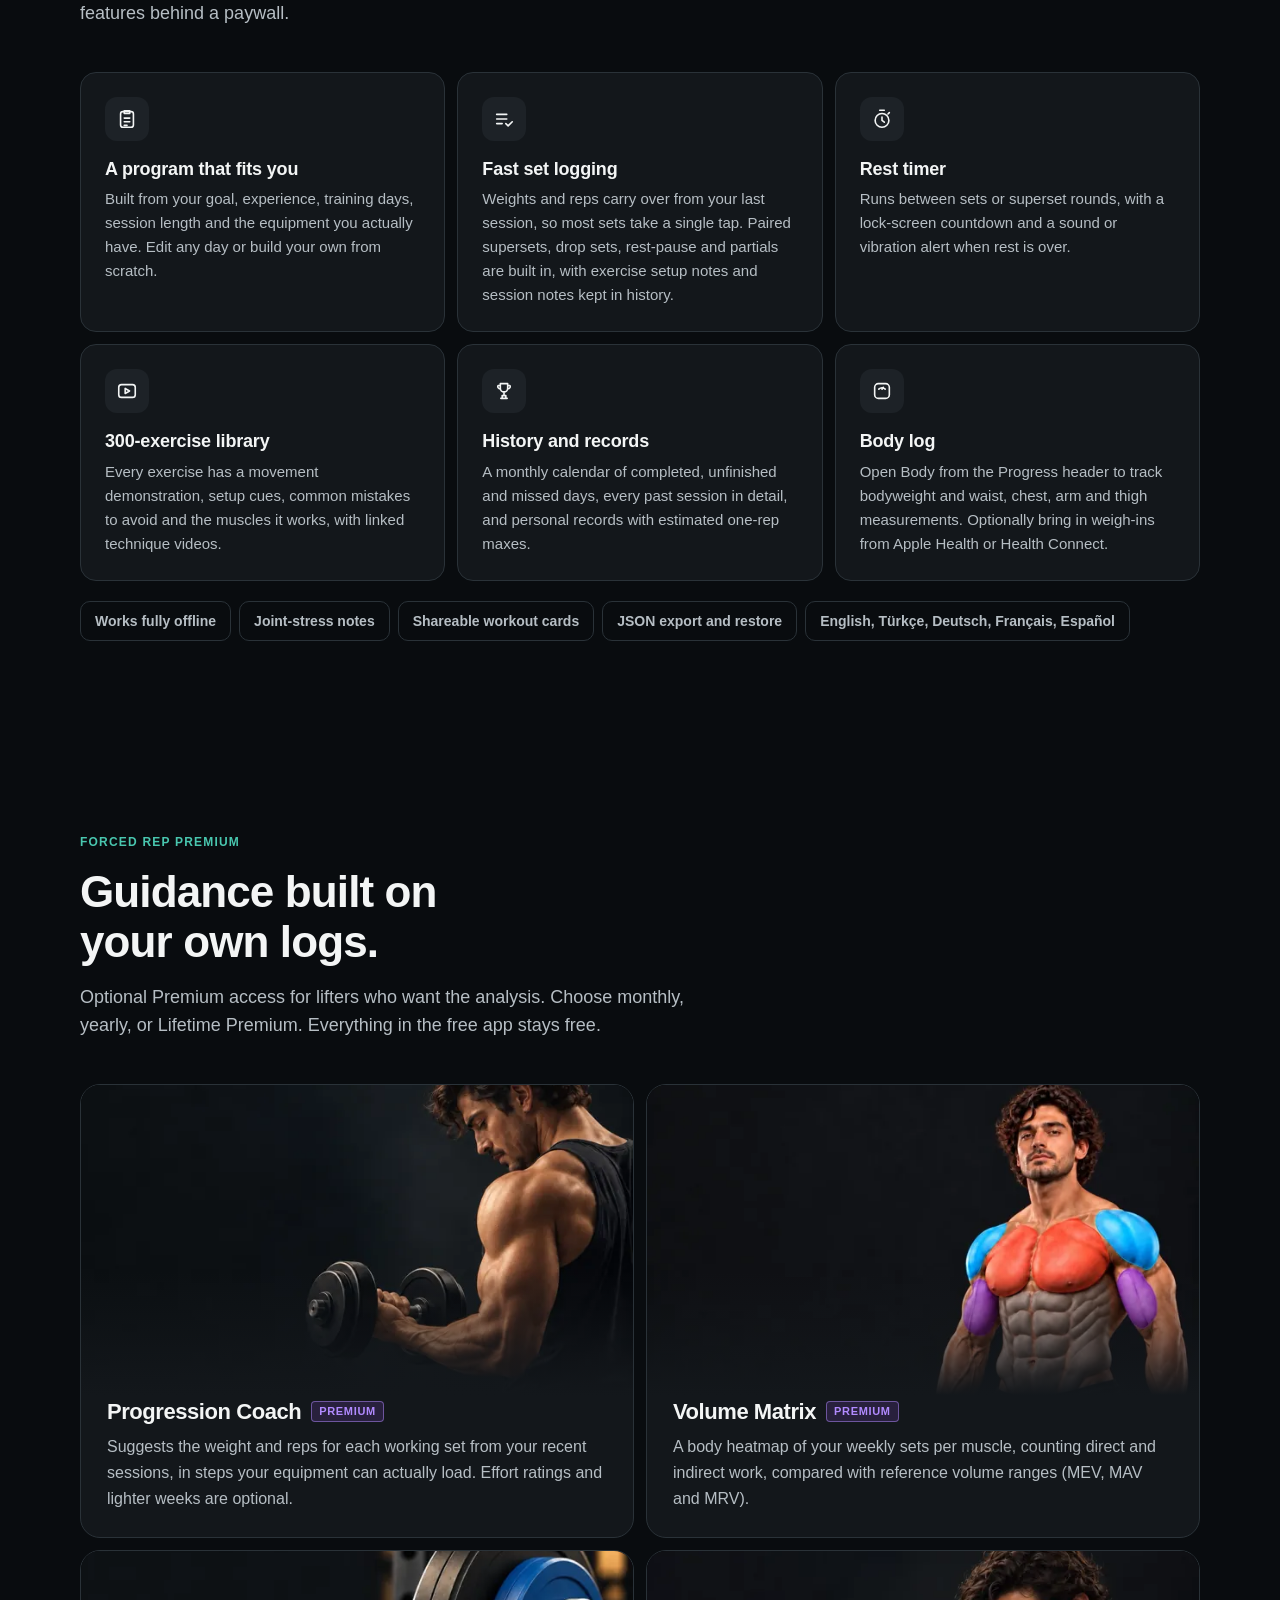
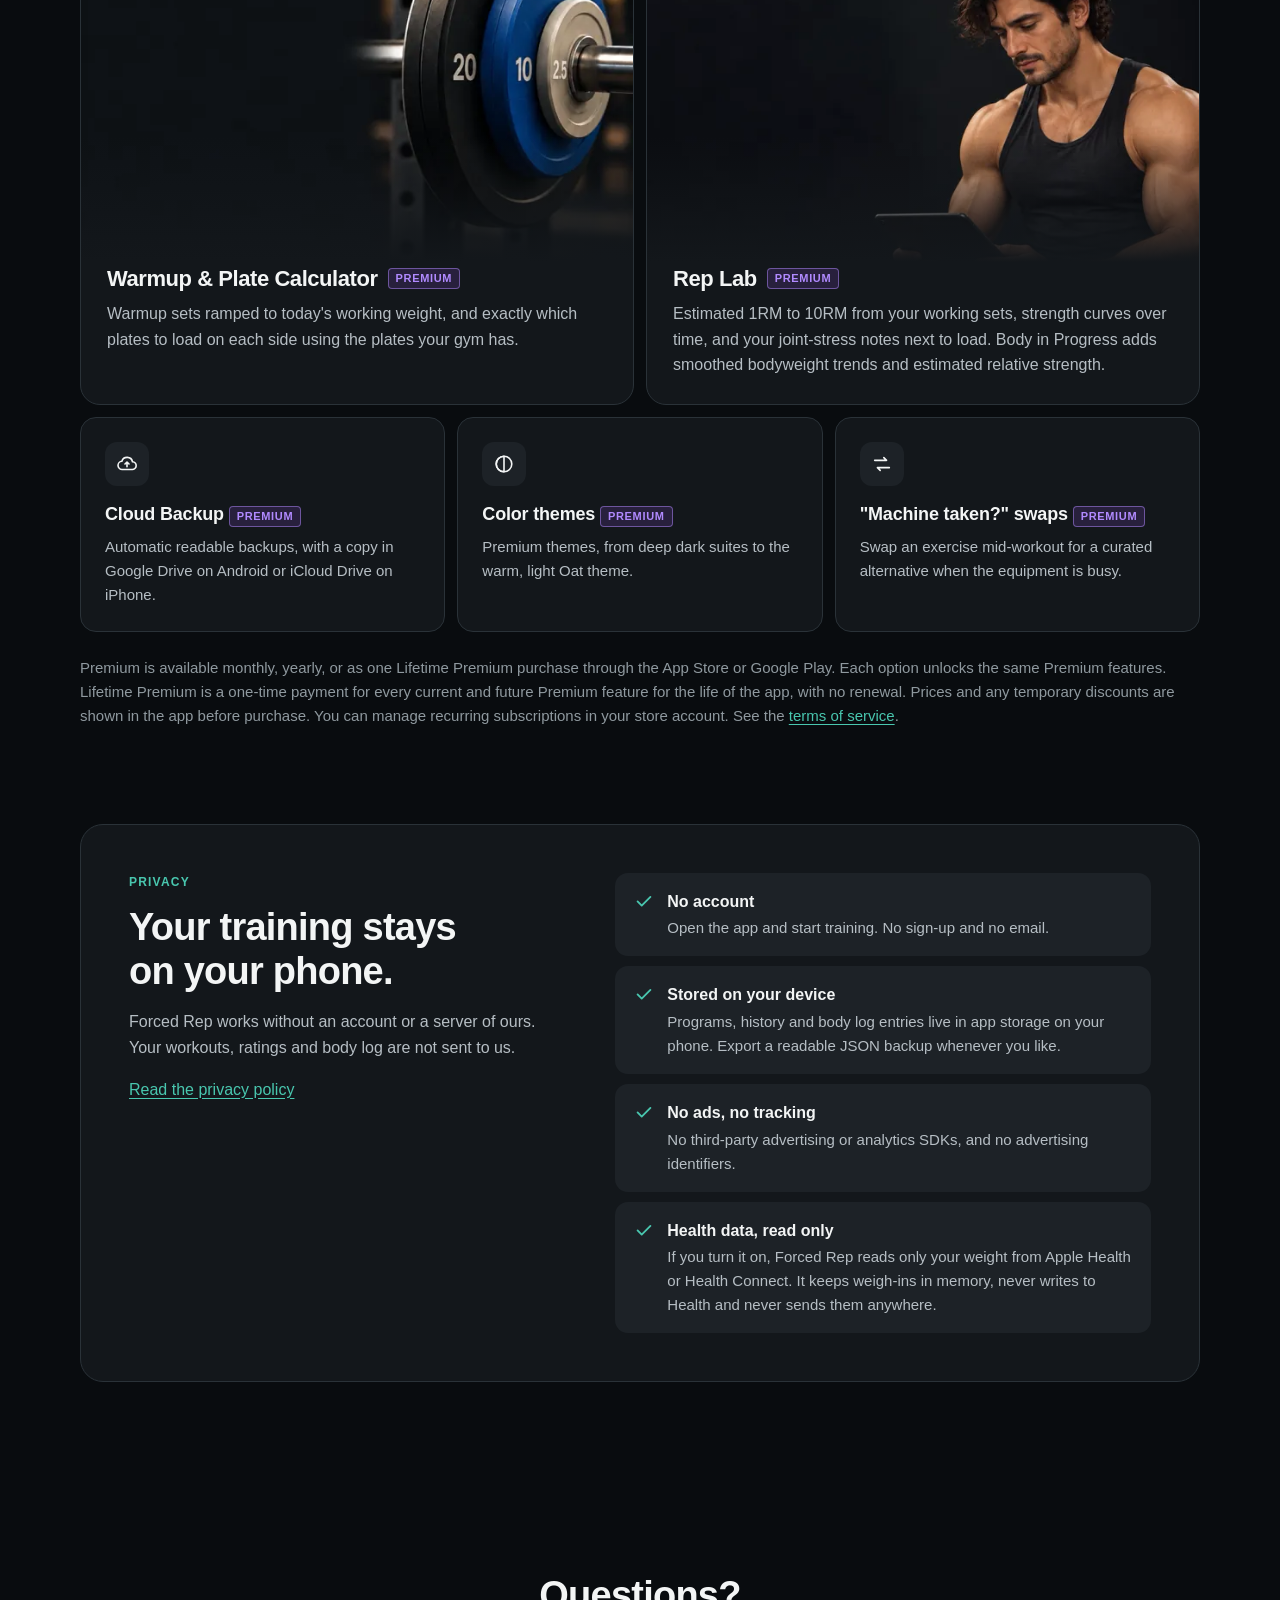
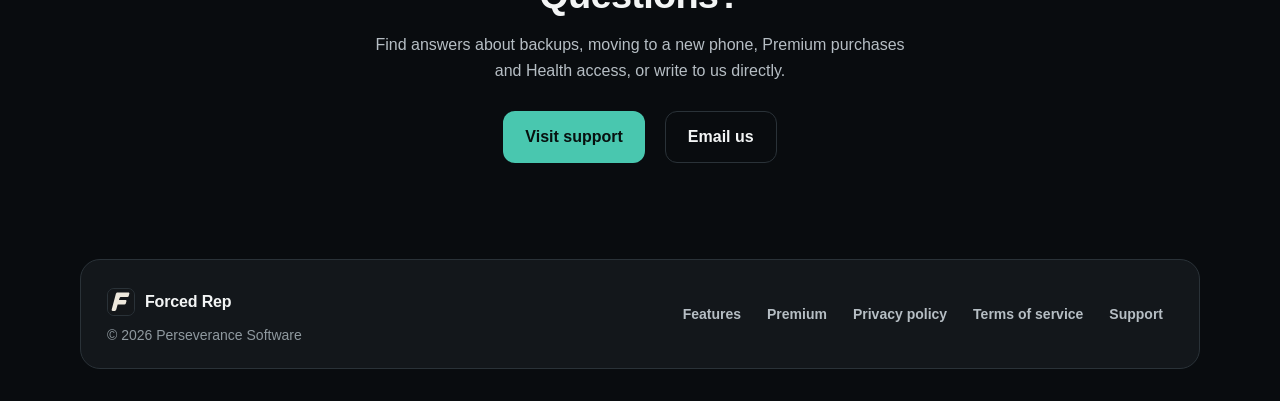
==== commit 99d4b857: "Clarify where to find body tracking" ====
--- a/index.html
+++ b/index.html
@@ -139,7 +139,7 @@
                 <svg viewBox="0 0 24 24"><rect x="4" y="4" width="16" height="16" rx="4"/><path d="M8.5 10a5 5 0 0 1 7 0M12 10l1.5-2"/></svg>
               </div>
               <h3>Body log</h3>
-              <p>Track bodyweight and waist, chest, arm and thigh measurements. Optionally bring in weigh-ins from Apple Health or Health Connect.</p>
+              <p>Open Body from the Progress header to track bodyweight and waist, chest, arm and thigh measurements. Optionally bring in weigh-ins from Apple Health or Health Connect.</p>
             </article>
           </div>
           <ul class="also" aria-label="Also included">
@@ -215,7 +215,7 @@
               </figure>
               <div class="pro-card-body">
                 <h3>Rep Lab <span class="pro-badge">PREMIUM</span></h3>
-                <p>Estimated 1RM to 10RM from your working sets, strength curves over time, your joint-stress notes next to load, and your bodyweight trend.</p>
+                <p>Estimated 1RM to 10RM from your working sets, strength curves over time, and your joint-stress notes next to load. Body in Progress adds smoothed bodyweight trends and estimated relative strength.</p>
               </div>
             </article>
           </div>
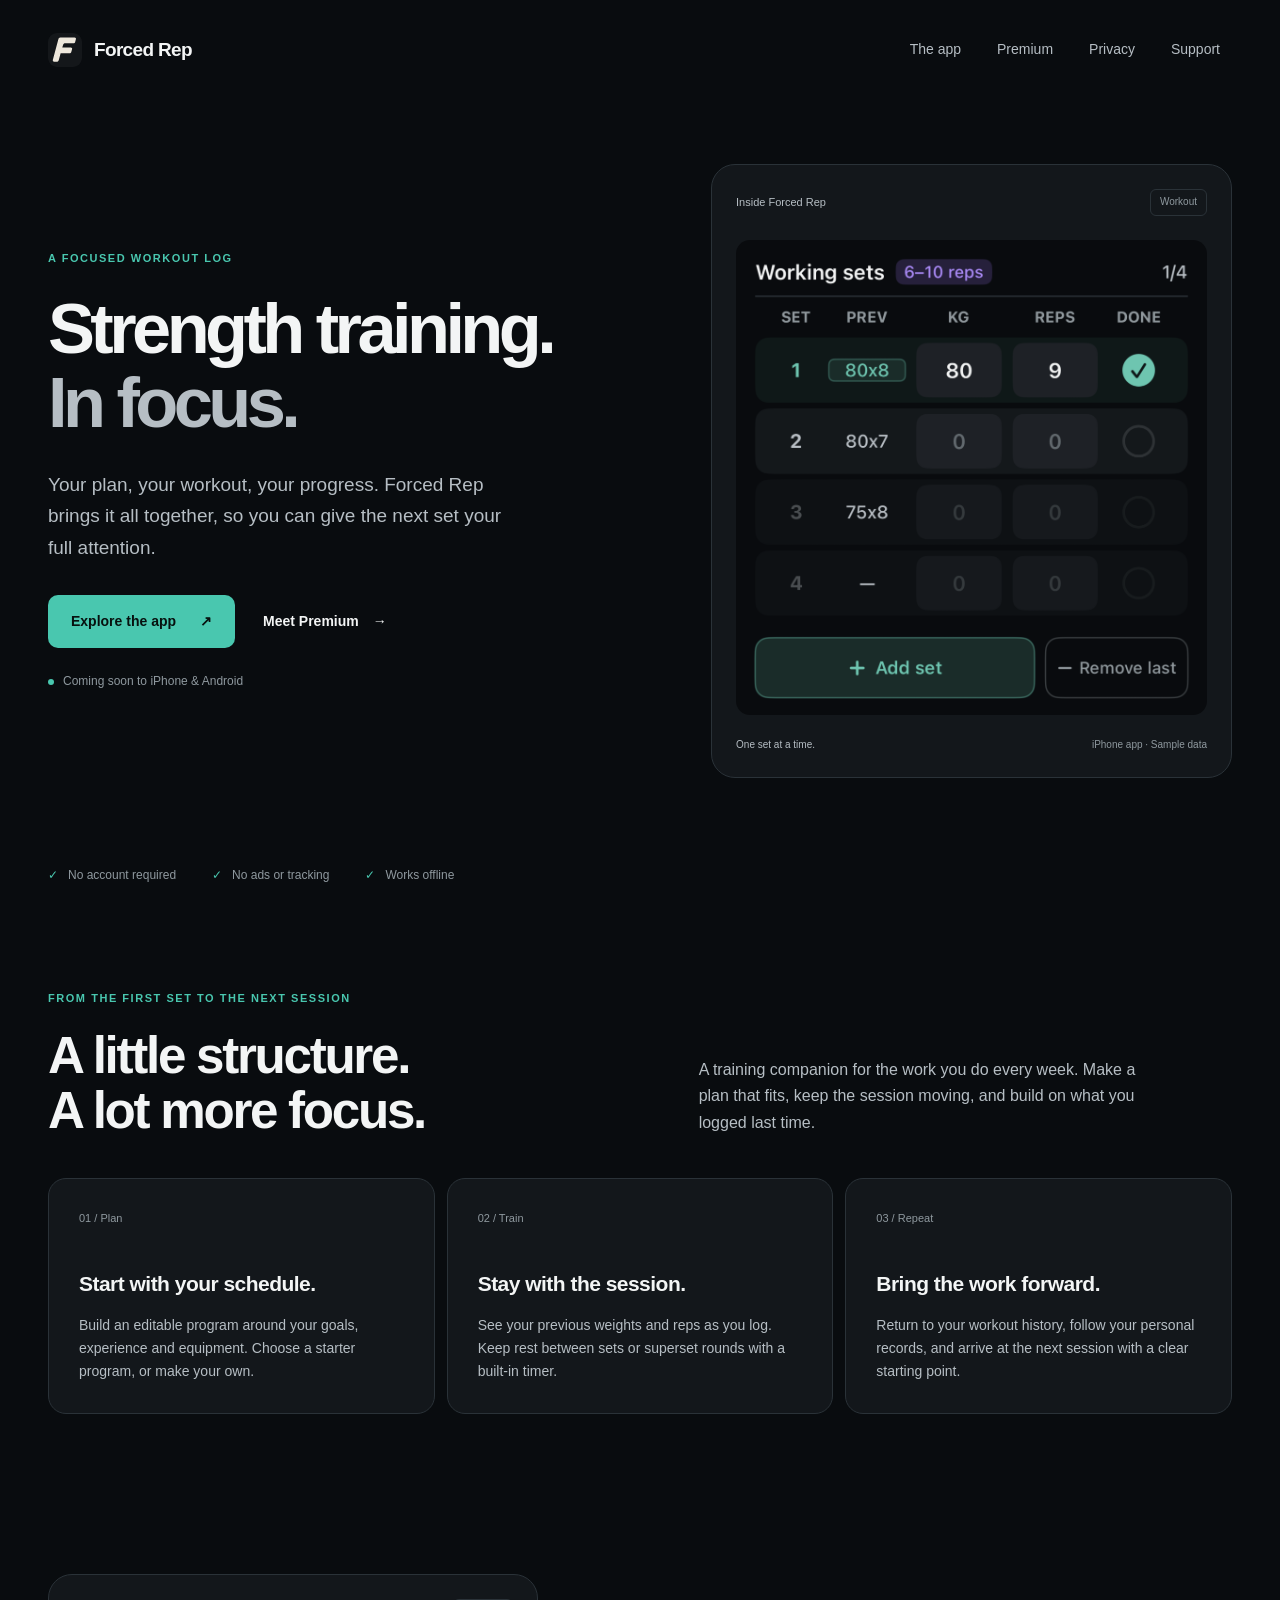
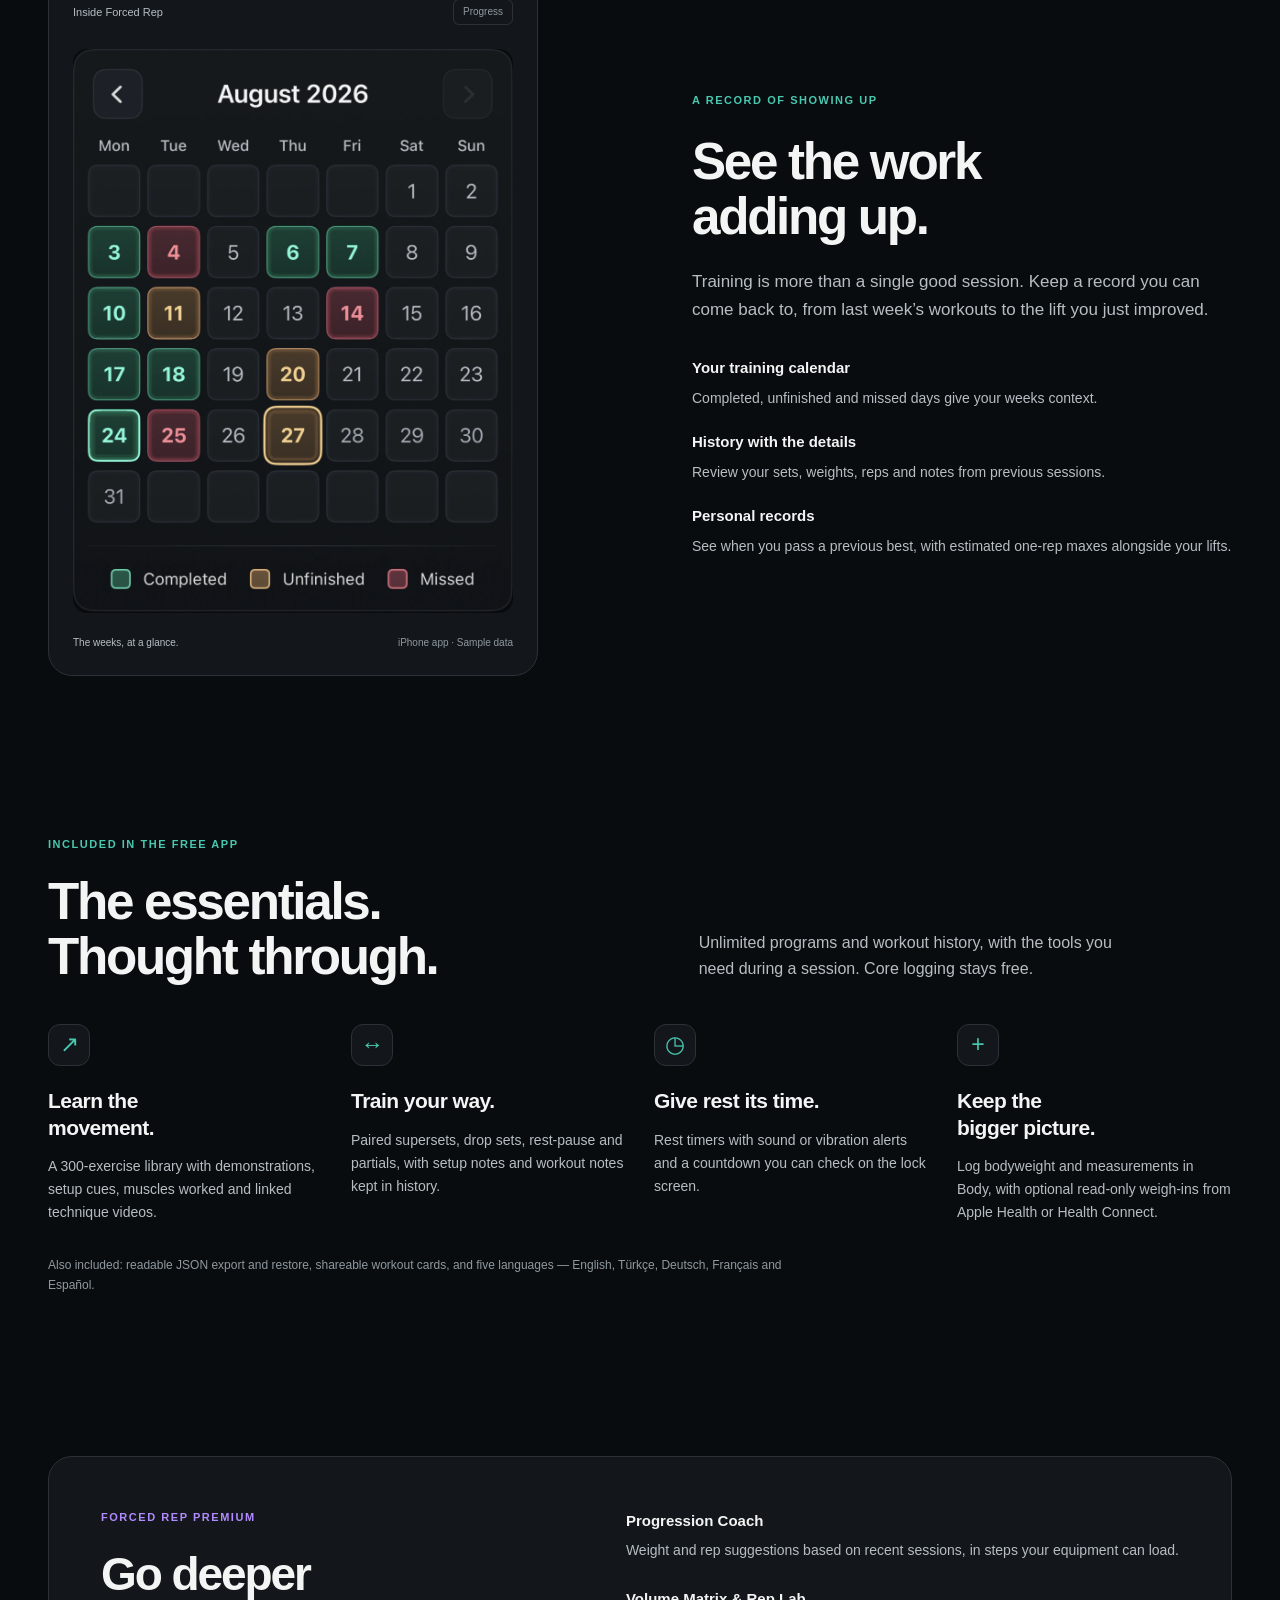
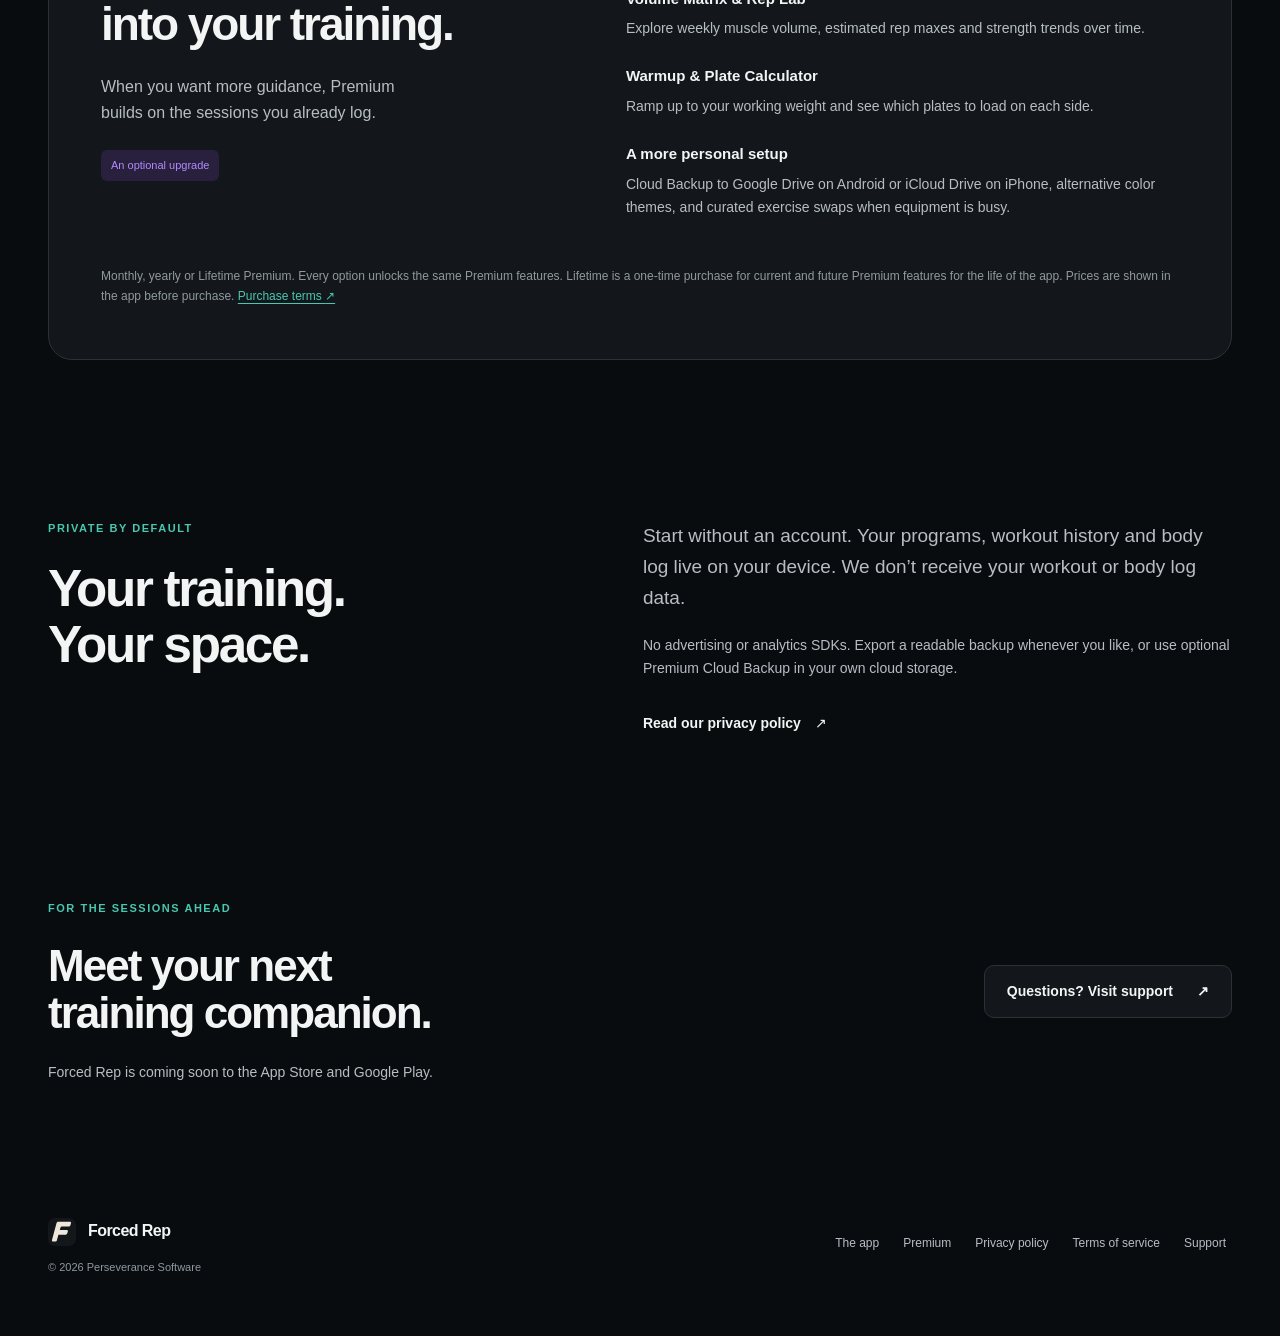
==== commit 198e4b77: "Introduce Forced Rep with selected native app views" ====
--- a/index.html
+++ b/index.html
@@ -4,16 +4,18 @@
     <meta charset="utf-8">
     <meta name="viewport" content="width=device-width, initial-scale=1">
     <meta name="theme-color" content="#090c0f">
-    <title>Forced Rep · Focused workout log for strength training</title>
-    <meta name="description" content="Forced Rep builds your strength training program, shows how every exercise is done, and logs each set in a tap or two. No account, no ads, no social feed. For iPhone and Android.">
+    <title>Forced Rep · Strength training, in focus</title>
+    <meta name="description" content="Plan your sessions, log each set, and follow your progress with Forced Rep. A focused strength training app for iPhone and Android. No account. No ads. Works offline.">
     <link rel="canonical" href="https://perseverancesoftware.app/">
     <meta property="og:type" content="website">
     <meta property="og:site_name" content="Forced Rep">
-    <meta property="og:title" content="Forced Rep · Focused workout log for strength training">
-    <meta property="og:description" content="Build your program, learn every movement, log each set in a tap or two. No account, no ads, no social feed.">
+    <meta property="og:title" content="Forced Rep · Strength training, in focus">
+    <meta property="og:description" content="Your plan, your workout, your progress. A focused strength training app for iPhone and Android.">
     <meta property="og:url" content="https://perseverancesoftware.app/">
-    <meta property="og:image" content="https://perseverancesoftware.app/assets/images/og-image.jpg">
-    <meta property="og:image:alt" content="An athlete chalks up before a set in a dark studio.">
+    <meta property="og:image" content="https://perseverancesoftware.app/assets/images/og-image.png">
+    <meta property="og:image:width" content="1200">
+    <meta property="og:image:height" content="630">
+    <meta property="og:image:alt" content="Forced Rep. Strength training, in focus. For iPhone and Android.">
     <meta name="twitter:card" content="summary_large_image">
     <link rel="icon" href="/favicon.svg" type="image/svg+xml">
     <link rel="icon" href="/favicon-32.png" sizes="32x32" type="image/png">
@@ -24,288 +26,106 @@
     <a class="skip-link" href="#content">Skip to content</a>
     <header class="site-header">
       <div class="wrap header-inner">
-        <a class="brand" href="/"><img src="/favicon.svg" alt="" width="34" height="34">Forced Rep</a>
+        <a class="brand" href="/" aria-label="Forced Rep home"><img src="/favicon.svg" alt="" width="34" height="34">Forced Rep</a>
         <nav class="site-nav" aria-label="Main">
-          <a href="#features">Features</a>
+          <a href="#features">The app</a>
           <a href="#pro">Premium</a>
           <a href="/privacy/">Privacy</a>
           <a href="/support/">Support</a>
         </nav>
       </div>
     </header>
+    <main id="content">
+      <section class="hero wrap" aria-labelledby="hero-title">
+        <div class="hero-copy">
+          <p class="eyebrow">A focused workout log</p>
+          <h1 id="hero-title">Strength training.<br><span>In focus.</span></h1>
+          <p class="lede">Your plan, your workout, your progress. Forced Rep brings it all together, so you can give the next set your full attention.</p>
+          <div class="hero-actions">
+            <a class="button button-primary" href="#features">Explore the app <span aria-hidden="true">↗</span></a>
+            <a class="text-link" href="#pro">Meet Premium <span aria-hidden="true">→</span></a>
+          </div>
+          <p class="availability"><span class="status-dot" aria-hidden="true"></span>Coming soon to iPhone &amp; Android</p>
+        </div>
+        <figure class="app-preview hero-preview">
+          <div class="preview-heading"><span>Inside Forced Rep</span><span class="preview-tag">Workout</span></div>
+          <img src="/assets/images/workout-logging.webp" width="1000" height="1009" alt="Workout logging detail: a completed set at 80 kilograms for 9 reps, alongside the previous session’s 80 kilograms for 8 reps." fetchpriority="high">
+          <figcaption><span>One set at a time.</span><span>iPhone app · Sample data</span></figcaption>
+        </figure>
+        <ul class="hero-principles" aria-label="App essentials"><li>No account required</li><li>No ads or tracking</li><li>Works offline</li></ul>
+      </section>
 
-    <main id="content">
-      <section class="hero" aria-labelledby="hero-title">
-        <figure class="hero-art">
-          <img
-            src="/assets/images/athlete-chalk-1200.webp"
-            srcset="/assets/images/athlete-chalk-640.webp 640w, /assets/images/athlete-chalk-1200.webp 1200w"
-            sizes="(max-width: 760px) 100vw, 62vw"
-            width="1200" height="1200"
-            alt="An athlete chalks up before a set in a dark studio."
-            fetchpriority="high">
-        </figure>
-        <div class="wrap">
-          <div class="hero-copy">
-            <p class="eyebrow">Workout log for iPhone and Android</p>
-            <h1 id="hero-title">The focused workout log for strength training.</h1>
-            <p class="lede">
-              Forced Rep builds your program, shows you how every exercise is done, and logs each set in a tap or two. No account, no ads, no social feed.
-            </p>
-            <div class="hero-actions">
-              <a class="button button-primary" href="#features">See the features</a>
-              <p class="availability"><strong>Coming soon</strong> to the App Store and Google Play</p>
-            </div>
-          </div>
+      <section class="section wrap" id="features" aria-labelledby="approach-title">
+        <div class="section-intro">
+          <div><p class="eyebrow">From the first set to the next session</p><h2 id="approach-title">A little structure.<br>A lot more focus.</h2></div>
+          <p class="section-description">A training companion for the work you do every week. Make a plan that fits, keep the session moving, and build on what you logged last time.</p>
+        </div>
+        <div class="training-steps">
+          <article><span class="step-number">01 / Plan</span><h3>Start with your schedule.</h3><p>Build an editable program around your goals, experience and equipment. Choose a starter program, or make your own.</p></article>
+          <article><span class="step-number">02 / Train</span><h3>Stay with the session.</h3><p>See your previous weights and reps as you log. Keep rest between sets or superset rounds with a built-in timer.</p></article>
+          <article><span class="step-number">03 / Repeat</span><h3>Bring the work forward.</h3><p>Return to your workout history, follow your personal records, and arrive at the next session with a clear starting point.</p></article>
         </div>
       </section>
 
-      <section class="section" aria-labelledby="how-title">
-        <div class="wrap">
-          <div class="section-head">
-            <p class="eyebrow">How it works</p>
-            <h2 id="how-title">Made for the gym floor, not the feed.</h2>
-            <p class="lede">
-              A calm, high-contrast app you can run with one hand between heavy sets.
-            </p>
-          </div>
-          <div class="pillars">
-            <article class="pillar">
-              <span class="pillar-step">01</span>
-              <h3>Plan</h3>
-              <p>Answer a few questions about your goal, experience, schedule and equipment. Forced Rep builds an editable program around them, or you can start from one of eleven starter programs.</p>
-            </article>
-            <article class="pillar">
-              <span class="pillar-step">02</span>
-              <h3>Train</h3>
-              <p>Open today's workout and log each set as you go. Last session's weights and reps are already filled in, and rest timers run between sets or superset rounds.</p>
-            </article>
-            <article class="pillar">
-              <span class="pillar-step">03</span>
-              <h3>Progress</h3>
-              <p>Every session lands in your history and calendar. New personal records are marked the moment you set them, so you can see your lifts climb.</p>
-            </article>
-          </div>
+      <section class="section wrap progress-section" aria-labelledby="progress-title">
+        <figure class="app-preview calendar-preview">
+          <div class="preview-heading"><span>Inside Forced Rep</span><span class="preview-tag">Progress</span></div>
+          <img src="/assets/images/training-calendar.webp" width="960" height="1229" loading="lazy" decoding="async" alt="Training calendar detail for August 2026, with completed, unfinished and missed workout days distinguished by color and a labeled legend.">
+          <figcaption><span>The weeks, at a glance.</span><span>iPhone app · Sample data</span></figcaption>
+        </figure>
+        <div class="progress-copy">
+          <p class="eyebrow">A record of showing up</p>
+          <h2 id="progress-title">See the work<br>adding up.</h2>
+          <p class="lede">Training is more than a single good session. Keep a record you can come back to, from last week’s workouts to the lift you just improved.</p>
+          <dl class="editorial-list">
+            <div><dt>Your training calendar</dt><dd>Completed, unfinished and missed days give your weeks context.</dd></div>
+            <div><dt>History with the details</dt><dd>Review your sets, weights, reps and notes from previous sessions.</dd></div>
+            <div><dt>Personal records</dt><dd>See when you pass a previous best, with estimated one-rep maxes alongside your lifts.</dd></div>
+          </dl>
         </div>
       </section>
 
-      <section class="section section-tight" id="features" aria-labelledby="features-title">
-        <div class="wrap">
-          <div class="section-head">
-            <p class="eyebrow">Free</p>
-            <h2 id="features-title">Everything you need to train, free.</h2>
-            <p class="lede">
-              Unlimited programs, unlimited history and the full exercise library, with no logging features behind a paywall.
-            </p>
-          </div>
-          <div class="feature-grid">
-            <article class="feature">
-              <div class="feature-icon" aria-hidden="true">
-                <svg viewBox="0 0 24 24"><rect x="5" y="4" width="14" height="17" rx="2.5"/><path d="M9 3h6v3H9zM9 11h6M9 15h6M9 19h3"/></svg>
-              </div>
-              <h3>A program that fits you</h3>
-              <p>Built from your goal, experience, training days, session length and the equipment you actually have. Edit any day or build your own from scratch.</p>
-            </article>
-            <article class="feature">
-              <div class="feature-icon" aria-hidden="true">
-                <svg viewBox="0 0 24 24"><path d="M4 7h11M4 12h11M4 17h6"/><path d="m14 17 2.5 2.5L21 15"/></svg>
-              </div>
-              <h3>Fast set logging</h3>
-              <p>Weights and reps carry over from your last session, so most sets take a single tap. Paired supersets, drop sets, rest-pause and partials are built in, with exercise setup notes and session notes kept in history.</p>
-            </article>
-            <article class="feature">
-              <div class="feature-icon" aria-hidden="true">
-                <svg viewBox="0 0 24 24"><circle cx="12" cy="13.5" r="7.5"/><path d="M12 10v3.5l2.5 2M9.5 2.5h5M18.5 6.5l1.5-1.5"/></svg>
-              </div>
-              <h3>Rest timer</h3>
-              <p>Runs between sets or superset rounds, with a lock-screen countdown and a sound or vibration alert when rest is over.</p>
-            </article>
-            <article class="feature">
-              <div class="feature-icon" aria-hidden="true">
-                <svg viewBox="0 0 24 24"><rect x="3" y="5" width="18" height="14" rx="3"/><path d="M10 9.2v5.6l4.8-2.8z"/></svg>
-              </div>
-              <h3>300-exercise library</h3>
-              <p>Every exercise has a movement demonstration, setup cues, common mistakes to avoid and the muscles it works, with linked technique videos.</p>
-            </article>
-            <article class="feature">
-              <div class="feature-icon" aria-hidden="true">
-                <svg viewBox="0 0 24 24"><path d="M8 4h8v5a4 4 0 0 1-8 0zM8 6H5.5a2.5 2.5 0 0 0 2.6 3.6M16 6h2.5a2.5 2.5 0 0 1-2.6 3.6M12 13v4M8.5 20h7M10 17h4v3h-4z"/></svg>
-              </div>
-              <h3>History and records</h3>
-              <p>A monthly calendar of completed, unfinished and missed days, every past session in detail, and personal records with estimated one-rep maxes.</p>
-            </article>
-            <article class="feature">
-              <div class="feature-icon" aria-hidden="true">
-                <svg viewBox="0 0 24 24"><rect x="4" y="4" width="16" height="16" rx="4"/><path d="M8.5 10a5 5 0 0 1 7 0M12 10l1.5-2"/></svg>
-              </div>
-              <h3>Body log</h3>
-              <p>Open Body from the Progress header to track bodyweight and waist, chest, arm and thigh measurements. Optionally bring in weigh-ins from Apple Health or Health Connect.</p>
-            </article>
-          </div>
-          <ul class="also" aria-label="Also included">
-            <li>Works fully offline</li>
-            <li>Joint-stress notes</li>
-            <li>Shareable workout cards</li>
-            <li>JSON export and restore</li>
-            <li>English, Türkçe, Deutsch, Français, Español</li>
-          </ul>
+      <section class="section wrap essentials-section" aria-labelledby="essentials-title">
+        <div class="section-intro">
+          <div><p class="eyebrow">Included in the free app</p><h2 id="essentials-title">The essentials.<br>Thought through.</h2></div>
+          <p class="section-description">Unlimited programs and workout history, with the tools you need during a session. Core logging stays free.</p>
+        </div>
+        <div class="essentials-grid">
+          <article><span class="feature-symbol" aria-hidden="true">↗</span><h3>Learn the movement.</h3><p>A 300-exercise library with demonstrations, setup cues, muscles worked and linked technique videos.</p></article>
+          <article><span class="feature-symbol" aria-hidden="true">↔</span><h3>Train your way.</h3><p>Paired supersets, drop sets, rest-pause and partials, with setup notes and workout notes kept in history.</p></article>
+          <article><span class="feature-symbol" aria-hidden="true">◷</span><h3>Give rest its time.</h3><p>Rest timers with sound or vibration alerts and a countdown you can check on the lock screen.</p></article>
+          <article><span class="feature-symbol" aria-hidden="true">+</span><h3>Keep the bigger picture.</h3><p>Log bodyweight and measurements in Body, with optional read-only weigh-ins from Apple Health or Health Connect.</p></article>
+        </div>
+        <p class="quiet-note">Also included: readable JSON export and restore, shareable workout cards, and five languages — English, Türkçe, Deutsch, Français and Español.</p>
+      </section>
+
+      <section class="section wrap" id="pro" aria-labelledby="pro-title">
+        <div class="premium-panel">
+          <div class="premium-intro"><p class="eyebrow">Forced Rep Premium</p><h2 id="pro-title">Go deeper<br>into your training.</h2><p>When you want more guidance, Premium builds on the sessions you already log.</p><span class="premium-label">An optional upgrade</span></div>
+          <dl class="premium-features">
+            <div><dt>Progression Coach</dt><dd>Weight and rep suggestions based on recent sessions, in steps your equipment can load.</dd></div>
+            <div><dt>Volume Matrix &amp; Rep Lab</dt><dd>Explore weekly muscle volume, estimated rep maxes and strength trends over time.</dd></div>
+            <div><dt>Warmup &amp; Plate Calculator</dt><dd>Ramp up to your working weight and see which plates to load on each side.</dd></div>
+            <div><dt>A more personal setup</dt><dd>Cloud Backup to Google Drive on Android or iCloud Drive on iPhone, alternative color themes, and curated exercise swaps when equipment is busy.</dd></div>
+          </dl>
+          <p class="premium-terms">Monthly, yearly or Lifetime Premium. Every option unlocks the same Premium features. Lifetime is a one-time purchase for current and future Premium features for the life of the app. Prices are shown in the app before purchase. <a href="/terms/#forced-rep-pro-subscriptions-and-purchases">Purchase terms <span aria-hidden="true">↗</span></a></p>
         </div>
       </section>
 
-      <section class="section" id="pro" aria-labelledby="pro-title">
-        <div class="wrap">
-          <div class="section-head">
-            <p class="eyebrow">Forced Rep Premium</p>
-            <h2 id="pro-title">Guidance built on your own logs.</h2>
-            <p class="lede">
-              Optional Premium access for lifters who want the analysis. Choose monthly, yearly, or Lifetime Premium. Everything in the free app stays free.
-            </p>
-          </div>
-          <div class="pro-grid">
-            <article class="pro-card">
-              <figure>
-                <img
-                  src="/assets/images/athlete-curl-1200.webp"
-                  srcset="/assets/images/athlete-curl-640.webp 640w, /assets/images/athlete-curl-1200.webp 1200w"
-                  sizes="(max-width: 760px) 100vw, 560px"
-                  width="1200" height="1200" loading="lazy" style="object-position: 60% 38%"
-                  alt="An athlete curls a dumbbell.">
-              </figure>
-              <div class="pro-card-body">
-                <h3>Progression Coach <span class="pro-badge">PREMIUM</span></h3>
-                <p>Suggests the weight and reps for each working set from your recent sessions, in steps your equipment can actually load. Effort ratings and lighter weeks are optional.</p>
-              </div>
-            </article>
-            <article class="pro-card">
-              <figure>
-                <img
-                  src="/assets/images/volume-heatmap-1200.webp"
-                  srcset="/assets/images/volume-heatmap-640.webp 640w, /assets/images/volume-heatmap-1200.webp 1200w"
-                  sizes="(max-width: 760px) 100vw, 560px"
-                  width="1200" height="1200" loading="lazy" style="object-position: 70% 6%"
-                  alt="An illustrative muscle heatmap with chest, shoulders, arms and thighs shaded.">
-              </figure>
-              <div class="pro-card-body">
-                <h3>Volume Matrix <span class="pro-badge">PREMIUM</span></h3>
-                <p>A body heatmap of your weekly sets per muscle, counting direct and indirect work, compared with reference volume ranges (MEV, MAV and MRV).</p>
-              </div>
-            </article>
-            <article class="pro-card">
-              <figure>
-                <img
-                  src="/assets/images/barbell-plates-1200.webp"
-                  srcset="/assets/images/barbell-plates-640.webp 640w, /assets/images/barbell-plates-1200.webp 1200w"
-                  sizes="(max-width: 760px) 100vw, 560px"
-                  width="1200" height="1200" loading="lazy" style="object-position: 75% 45%"
-                  alt="A barbell loaded with 20, 10 and 2.5 kilogram plates.">
-              </figure>
-              <div class="pro-card-body">
-                <h3>Warmup &amp; Plate Calculator <span class="pro-badge">PREMIUM</span></h3>
-                <p>Warmup sets ramped to today's working weight, and exactly which plates to load on each side using the plates your gym has.</p>
-              </div>
-            </article>
-            <article class="pro-card">
-              <figure>
-                <img
-                  src="/assets/images/athlete-tablet-1200.webp"
-                  srcset="/assets/images/athlete-tablet-640.webp 640w, /assets/images/athlete-tablet-1200.webp 1200w"
-                  sizes="(max-width: 760px) 100vw, 560px"
-                  width="1200" height="1200" loading="lazy" style="object-position: 65% 18%"
-                  alt="An athlete reviews training data on a tablet.">
-              </figure>
-              <div class="pro-card-body">
-                <h3>Rep Lab <span class="pro-badge">PREMIUM</span></h3>
-                <p>Estimated 1RM to 10RM from your working sets, strength curves over time, and your joint-stress notes next to load. Body in Progress adds smoothed bodyweight trends and estimated relative strength.</p>
-              </div>
-            </article>
-          </div>
-          <div class="pro-extras">
-            <article class="feature">
-              <div class="feature-icon" aria-hidden="true">
-                <svg viewBox="0 0 24 24"><path d="M7 18a4.5 4.5 0 0 1-.6-9A6 6 0 0 1 18 9.5a4 4 0 0 1-.5 8.5z"/><path d="M12 15v-5M9.8 12 12 9.8l2.2 2.2"/></svg>
-              </div>
-              <h3>Cloud Backup <span class="pro-badge">PREMIUM</span></h3>
-              <p>Automatic readable backups, with a copy in Google Drive on Android or iCloud Drive on iPhone.</p>
-            </article>
-            <article class="feature">
-              <div class="feature-icon" aria-hidden="true">
-                <svg viewBox="0 0 24 24"><circle cx="12" cy="12" r="8.5"/><path d="M12 3.5v17M12 3.5a8.5 8.5 0 0 0 0 17"/></svg>
-              </div>
-              <h3>Color themes <span class="pro-badge">PREMIUM</span></h3>
-              <p>Premium themes, from deep dark suites to the warm, light Oat theme.</p>
-            </article>
-            <article class="feature">
-              <div class="feature-icon" aria-hidden="true">
-                <svg viewBox="0 0 24 24"><path d="M4 8h13l-3-3M20 16H7l3 3"/></svg>
-              </div>
-              <h3>"Machine taken?" swaps <span class="pro-badge">PREMIUM</span></h3>
-              <p>Swap an exercise mid-workout for a curated alternative when the equipment is busy.</p>
-            </article>
-          </div>
-          <p class="pro-note">
-            Premium is available monthly, yearly, or as one Lifetime Premium purchase through the App Store or Google Play. Each option unlocks the same Premium features. Lifetime Premium is a one-time payment for every current and future Premium feature for the life of the app, with no renewal. Prices and any temporary discounts are shown in the app before purchase. You can manage recurring subscriptions in your store account. See the <a href="/terms/">terms of service</a>.
-          </p>
-        </div>
+      <section class="section wrap privacy-section" id="privacy" aria-labelledby="privacy-title">
+        <div><p class="eyebrow">Private by default</p><h2 id="privacy-title">Your training.<br>Your space.</h2></div>
+        <div class="privacy-copy"><p class="lede">Start without an account. Your programs, workout history and body log live on your device. We don’t receive your workout or body log data.</p><p>No advertising or analytics SDKs. Export a readable backup whenever you like, or use optional Premium Cloud Backup in your own cloud storage.</p><a class="text-link" href="/privacy/">Read our privacy policy <span aria-hidden="true">↗</span></a></div>
       </section>
 
-      <section class="section section-tight" id="privacy" aria-labelledby="privacy-title">
-        <div class="wrap">
-          <div class="privacy-band">
-            <div>
-              <p class="eyebrow">Privacy</p>
-              <h2 id="privacy-title">Your training stays on your phone.</h2>
-              <p>
-                Forced Rep works without an account or a server of ours. Your workouts, ratings and body log are not sent to us.
-              </p>
-              <p><a href="/privacy/">Read the privacy policy</a></p>
-            </div>
-            <ul class="check-list">
-              <li>
-                <svg viewBox="0 0 24 24" aria-hidden="true"><path d="m5 12.5 4.5 4.5L19 7.5"/></svg>
-                <div><strong>No account</strong>Open the app and start training. No sign-up and no email.</div>
-              </li>
-              <li>
-                <svg viewBox="0 0 24 24" aria-hidden="true"><path d="m5 12.5 4.5 4.5L19 7.5"/></svg>
-                <div><strong>Stored on your device</strong>Programs, history and body log entries live in app storage on your phone. Export a readable JSON backup whenever you like.</div>
-              </li>
-              <li>
-                <svg viewBox="0 0 24 24" aria-hidden="true"><path d="m5 12.5 4.5 4.5L19 7.5"/></svg>
-                <div><strong>No ads, no tracking</strong>No third-party advertising or analytics SDKs, and no advertising identifiers.</div>
-              </li>
-              <li>
-                <svg viewBox="0 0 24 24" aria-hidden="true"><path d="m5 12.5 4.5 4.5L19 7.5"/></svg>
-                <div><strong>Health data, read only</strong>If you turn it on, Forced Rep reads only your weight from Apple Health or Health Connect. It keeps weigh-ins in memory, never writes to Health and never sends them anywhere.</div>
-              </li>
-            </ul>
-          </div>
-        </div>
-      </section>
-
-      <section class="section closing" aria-labelledby="closing-title">
-        <div class="wrap">
-          <h2 id="closing-title">Questions?</h2>
-          <p>Find answers about backups, moving to a new phone, Premium purchases and Health access, or write to us directly.</p>
-          <div class="hero-actions">
-            <a class="button button-primary" href="/support/">Visit support</a>
-            <a class="button button-secondary" href="mailto:perseverancesoftware.help@gmail.com">Email us</a>
-          </div>
-        </div>
+      <section class="section wrap closing" aria-labelledby="closing-title">
+        <div><p class="eyebrow">For the sessions ahead</p><h2 id="closing-title">Meet your next<br>training companion.</h2><p>Forced Rep is coming soon to the App Store and Google Play.</p></div>
+        <a class="button button-secondary" href="/support/">Questions? Visit support <span aria-hidden="true">↗</span></a>
       </section>
     </main>
-
     <footer class="site-footer">
       <div class="wrap footer-card">
-        <div class="footer-brand">
-          <a class="brand" href="/"><img src="/favicon.svg" alt="" width="28" height="28">Forced Rep</a>
-          <p>© 2026 Perseverance Software</p>
-        </div>
-        <nav class="footer-nav" aria-label="Footer">
-          <a href="/#features">Features</a>
-          <a href="/#pro">Premium</a>
-          <a href="/privacy/">Privacy policy</a>
-          <a href="/terms/">Terms of service</a>
-          <a href="/support/">Support</a>
-        </nav>
+        <div class="footer-brand"><a class="brand" href="/"><img src="/favicon.svg" alt="" width="28" height="28">Forced Rep</a><p>© 2026 Perseverance Software</p></div>
+        <nav class="footer-nav" aria-label="Footer"><a href="/#features">The app</a><a href="/#pro">Premium</a><a href="/privacy/">Privacy policy</a><a href="/terms/">Terms of service</a><a href="/support/">Support</a></nav>
       </div>
     </footer>
   </body>
--- a/styles.css
+++ b/styles.css
@@ -1,4 +1,4 @@
-/* Tokens follow the Obsidian palette in docs/design/form-design-system.md (Color system). */
+/* The website uses the native app's Obsidian palette and system typography. */
 :root {
   color-scheme: dark;
   --background: #090c0f;
@@ -13,573 +13,93 @@
   --on-accent: #07110f;
   --purple: #b18aff;
   --purple-soft: #28203d;
-  --page-width: 1120px;
-  --text-width: 760px;
-  --font: -apple-system, BlinkMacSystemFont, "SF Pro Text", "Segoe UI", Roboto,
-    "Helvetica Neue", Arial, sans-serif;
-}
-
-* {
-  box-sizing: border-box;
-}
-
-html {
-  scroll-behavior: smooth;
-  scroll-padding-top: 24px;
-  -webkit-text-size-adjust: 100%;
-}
-
-body {
-  min-height: 100vh;
-  margin: 0;
-  display: flex;
-  flex-direction: column;
-  background: var(--background);
-  color: var(--text);
-  font-family: var(--font);
-  font-size: 16px;
-  line-height: 1.6;
-  text-rendering: optimizeLegibility;
-  -webkit-font-smoothing: antialiased;
-}
-
-main {
-  flex: 1;
-}
-
-img {
-  display: block;
-  max-width: 100%;
-}
-
-a {
-  color: var(--accent);
-  text-underline-offset: 0.2em;
-}
-
-a:hover {
-  text-decoration-thickness: 2px;
-}
-
-a:focus-visible,
-summary:focus-visible {
-  outline: 3px solid var(--accent);
-  outline-offset: 3px;
-  border-radius: 6px;
-}
-
-h1,
-h2,
-h3 {
-  margin: 0;
-  color: var(--text);
-  font-weight: 650;
-  line-height: 1.15;
-  letter-spacing: -0.02em;
-  text-wrap: balance;
-}
-
-p {
-  margin: 0 0 16px;
-  color: var(--secondary);
-}
-
-.wrap {
-  width: min(calc(100% - 40px), var(--page-width));
-  margin-inline: auto;
-}
-
-.wrap-text {
-  width: min(calc(100% - 40px), var(--text-width));
-  margin-inline: auto;
-}
-
-.skip-link {
-  position: absolute;
-  top: 10px;
-  left: 10px;
-  z-index: 10;
-  padding: 10px 14px;
-  border-radius: 10px;
-  background: var(--accent);
-  color: var(--on-accent);
-  font-weight: 700;
-  transform: translateY(-200%);
-}
-
-.skip-link:focus {
-  transform: translateY(0);
-}
-
-/* Header */
-
-.site-header {
-  position: relative;
-  z-index: 2;
-}
-
-.header-inner {
-  min-height: 76px;
-  display: flex;
-  align-items: center;
-  justify-content: space-between;
-  gap: 16px;
-}
-
-.brand {
-  display: inline-flex;
-  align-items: center;
-  gap: 10px;
-  min-height: 48px;
-  color: var(--text);
-  font-size: 17px;
-  font-weight: 700;
-  letter-spacing: -0.01em;
-  text-decoration: none;
-}
-
-.brand img {
-  width: 34px;
-  height: 34px;
-  border: 1px solid var(--border);
-  border-radius: 9px;
-}
-
-.site-nav {
-  display: flex;
-  align-items: center;
-  gap: 4px;
-}
-
-.site-nav a {
-  min-height: 44px;
-  display: inline-flex;
-  align-items: center;
-  padding: 8px 12px;
-  border-radius: 10px;
-  color: var(--secondary);
-  font-size: 15px;
-  font-weight: 600;
-  text-decoration: none;
-}
-
-.site-nav a:hover {
-  background: var(--surface);
-  color: var(--text);
-}
-
-.site-nav a[aria-current="page"] {
-  background: var(--surface);
-  color: var(--text);
-  box-shadow: inset 0 0 0 1px var(--border);
-}
-
-/* Shared type */
-
-.eyebrow {
-  margin: 0 0 14px;
-  color: var(--accent);
-  font-size: 12px;
-  font-weight: 700;
-  letter-spacing: 0.1em;
-  text-transform: uppercase;
-}
-
-.lede {
-  font-size: 19px;
-  line-height: 1.55;
-}
-
-.meta {
-  color: var(--muted);
-  font-size: 14px;
-}
-
-/* Buttons */
-
-.button {
-  min-height: 52px;
-  display: inline-flex;
-  align-items: center;
-  justify-content: center;
-  gap: 8px;
-  padding: 0 22px;
-  border-radius: 12px;
-  font-size: 16px;
-  font-weight: 650;
-  text-decoration: none;
-}
-
-.button-primary {
-  background: var(--accent);
-  color: var(--on-accent);
-}
-
-.button-primary:hover {
-  background: #5fd3bd;
-}
-
-.button-secondary {
-  border: 1px solid var(--border);
-  color: var(--text);
-}
-
-.button-secondary:hover {
-  border-color: var(--secondary);
-}
-
-/* Hero */
-
-.hero {
-  position: relative;
-  overflow: hidden;
-}
-
-.hero-art {
-  position: absolute;
-  inset: 0 0 0 auto;
-  width: min(62%, 820px);
-  margin: 0;
-}
-
-.hero-art img {
-  width: 100%;
-  height: 100%;
-  object-fit: cover;
-  object-position: 72% 18%;
-}
-
-/* Scrims only keep the copy readable where it meets the photograph. */
-.hero-art::after {
-  content: "";
-  position: absolute;
-  inset: 0;
-  background:
-    linear-gradient(90deg, var(--background) 0%, rgba(9, 12, 15, 0.6) 26%, rgba(9, 12, 15, 0) 52%),
-    linear-gradient(0deg, var(--background) 0%, rgba(9, 12, 15, 0) 22%),
-    linear-gradient(180deg, var(--background) 0%, rgba(9, 12, 15, 0) 12%);
-}
-
-.hero-copy {
-  position: relative;
-  max-width: 580px;
-  padding-block: 112px 128px;
-}
-
-.hero h1 {
-  margin-bottom: 22px;
-  font-size: clamp(40px, 6vw, 64px);
-  line-height: 1.04;
-  letter-spacing: -0.035em;
-}
-
-.hero .lede {
-  max-width: 520px;
-  margin-bottom: 34px;
-}
-
-.hero-actions {
-  display: flex;
-  align-items: center;
-  flex-wrap: wrap;
-  gap: 14px 20px;
-}
-
-.availability {
-  margin: 0;
-  color: var(--muted);
-  font-size: 15px;
-}
-
-.availability strong {
-  color: var(--secondary);
-  font-weight: 600;
-}
-
-/* Sections */
-
-.section {
-  padding-block: 96px;
-}
-
-.section-tight {
-  padding-top: 0;
-}
-
-.section-head {
-  max-width: 660px;
-  margin-bottom: 44px;
-}
-
-.section-head h2 {
-  margin-bottom: 16px;
-  font-size: clamp(30px, 4.2vw, 44px);
-}
-
-.section-head p:last-child {
-  margin-bottom: 0;
-}
-
-.section-head .lede {
-  font-size: 18px;
-}
-
-/* Pillars */
-
-.pillars {
-  display: grid;
-  grid-template-columns: repeat(3, minmax(0, 1fr));
-  gap: 12px;
-}
-
-.pillar {
-  padding: 28px 26px 26px;
-  border: 1px solid var(--border);
-  border-radius: 20px;
-  background: var(--surface);
-}
-
-.pillar-step {
-  display: inline-flex;
-  margin-bottom: 18px;
-  color: var(--muted);
-  font-size: 13px;
-  font-weight: 700;
-  font-variant-numeric: tabular-nums;
-  letter-spacing: 0.08em;
-}
-
-.pillar h3 {
-  margin-bottom: 10px;
-  font-size: 22px;
-}
-
-.pillar p {
-  margin: 0;
-}
-
-/* Feature cards */
-
-.feature-grid {
-  display: grid;
-  grid-template-columns: repeat(3, minmax(0, 1fr));
-  gap: 12px;
-}
-
-.feature {
-  padding: 24px;
-  border: 1px solid var(--border);
-  border-radius: 16px;
-  background: var(--surface);
-}
-
-.feature-icon {
-  width: 44px;
-  height: 44px;
-  display: grid;
-  place-items: center;
-  margin-bottom: 18px;
-  border-radius: 12px;
-  background: var(--surface-raised);
-  color: var(--text);
-}
-
-.feature-icon svg {
-  width: 22px;
-  height: 22px;
-  fill: none;
-  stroke: currentColor;
-  stroke-width: 1.75;
-  stroke-linecap: round;
-  stroke-linejoin: round;
-}
-
-.feature h3 {
-  margin-bottom: 8px;
-  font-size: 18px;
-  letter-spacing: -0.01em;
-}
-
-.feature p {
-  margin: 0;
-  font-size: 15px;
-}
-
-.also {
-  display: flex;
-  flex-wrap: wrap;
-  gap: 8px;
-  margin: 20px 0 0;
-  padding: 0;
-  list-style: none;
-}
-
-.also li {
-  padding: 8px 14px;
-  border: 1px solid var(--border);
-  border-radius: 10px;
-  color: var(--secondary);
-  font-size: 14px;
-  font-weight: 550;
-}
-
-/* Pro */
-
-.pro-badge {
-  display: inline-flex;
-  align-items: center;
-  padding: 3px 7px;
-  border: 1px solid rgba(177, 138, 255, 0.5);
-  border-radius: 4px;
-  background: var(--purple-soft);
-  color: var(--purple);
-  font-size: 11px;
-  font-weight: 750;
-  letter-spacing: 0.06em;
-  line-height: 1.2;
-}
-
-.pro-grid {
-  display: grid;
-  grid-template-columns: repeat(2, minmax(0, 1fr));
-  gap: 12px;
-}
-
-.pro-card {
-  display: flex;
-  flex-direction: column;
-  overflow: hidden;
-  border: 1px solid var(--border);
-  border-radius: 20px;
-  background: var(--surface);
-}
-
-.pro-card figure {
-  position: relative;
-  margin: 0;
-  aspect-ratio: 16 / 9;
-  overflow: hidden;
-  background: #070809;
-}
-
-.pro-card img {
-  width: 100%;
-  height: 100%;
-  object-fit: cover;
-}
-
-.pro-card figure::after {
-  content: "";
-  position: absolute;
-  inset: auto 0 0;
-  height: 40%;
-  background: linear-gradient(0deg, var(--surface), rgba(19, 23, 27, 0));
-}
-
-.pro-card-body {
-  padding: 4px 26px 26px;
-}
-
-.pro-card h3 {
-  display: flex;
-  align-items: center;
-  gap: 10px;
-  margin-bottom: 10px;
-  font-size: 22px;
-}
-
-.pro-card p {
-  margin: 0;
-}
-
-.pro-extras {
-  display: grid;
-  grid-template-columns: repeat(3, minmax(0, 1fr));
-  gap: 12px;
-  margin-top: 12px;
-}
-
-.pro-note {
-  margin: 24px 0 0;
-  color: var(--muted);
-  font-size: 15px;
-}
-
-/* Privacy band */
-
-.privacy-band {
-  display: grid;
-  grid-template-columns: minmax(0, 0.9fr) minmax(0, 1.1fr);
-  gap: 48px;
-  padding: 48px;
-  border: 1px solid var(--border);
-  border-radius: 23px;
-  background: var(--surface);
-}
-
-.privacy-band h2 {
-  margin-bottom: 16px;
-  font-size: clamp(28px, 3.6vw, 38px);
-}
-
-.check-list {
-  display: grid;
-  gap: 10px;
-  margin: 0;
-  padding: 0;
-  list-style: none;
-}
-
-.check-list li {
-  display: grid;
-  grid-template-columns: 22px minmax(0, 1fr);
-  gap: 12px;
-  padding: 16px 18px;
-  border-radius: 13px;
-  background: var(--surface-raised);
-  color: var(--secondary);
-  font-size: 15px;
-}
-
-.check-list strong {
-  display: block;
-  margin-bottom: 2px;
-  color: var(--text);
-  font-size: 16px;
-  font-weight: 650;
-}
-
-.check-list svg {
-  width: 22px;
-  height: 22px;
-  margin-top: 1px;
-  fill: none;
-  stroke: var(--accent);
-  stroke-width: 2;
-  stroke-linecap: round;
-  stroke-linejoin: round;
-}
-
-/* Closing call to action */
-
-.closing {
-  text-align: center;
-}
-
-.closing h2 {
-  margin-bottom: 14px;
-  font-size: clamp(28px, 3.6vw, 38px);
-}
-
-.closing p {
-  max-width: 540px;
-  margin-inline: auto;
-}
-
-.closing .hero-actions {
-  justify-content: center;
-  margin-top: 28px;
-}
+  --page-width: 1200px;
+  --text-width: 800px;
+  --font: -apple-system, BlinkMacSystemFont, "Segoe UI", Roboto, "Helvetica Neue", Arial, sans-serif;
+}
+* { box-sizing: border-box; }
+html { scroll-behavior: smooth; scroll-padding-top: 32px; -webkit-text-size-adjust: 100%; }
+body { min-height: 100vh; margin: 0; display: flex; flex-direction: column; background: var(--background); color: var(--text); font-family: var(--font); font-size: 16px; line-height: 1.65; -webkit-font-smoothing: antialiased; }
+main { flex: 1; }
+img { display: block; max-width: 100%; height: auto; }
+a { color: var(--accent); text-underline-offset: .25em; }
+a:hover { text-decoration-thickness: 2px; }
+a:focus-visible, summary:focus-visible { outline: 3px solid var(--accent); outline-offset: 5px; border-radius: 4px; }
+h1, h2, h3 { margin: 0; color: var(--text); font-weight: 600; line-height: 1.08; letter-spacing: -.045em; text-wrap: balance; }
+h2 { font-size: clamp(34px, 4vw, 52px); }
+h3 { font-size: 21px; letter-spacing: -.025em; line-height: 1.25; }
+p { margin: 0 0 20px; color: var(--secondary); }
+.wrap { width: min(calc(100% - 96px), var(--page-width)); margin-inline: auto; }
+.wrap-text { width: min(calc(100% - 48px), var(--text-width)); margin-inline: auto; }
+.skip-link { position: absolute; top: 12px; left: 16px; z-index: 10; padding: 12px 18px; background: var(--accent); color: var(--on-accent); border-radius: 8px; font-weight: 600; transform: translateY(-200%); }
+.skip-link:focus { transform: translateY(0); }
+.site-header { position: relative; z-index: 2; }
+.header-inner { min-height: 100px; display: flex; align-items: center; justify-content: space-between; gap: 24px; }
+.brand { display: inline-flex; align-items: center; gap: 12px; min-height: 48px; color: var(--text); font-size: 19px; font-weight: 650; letter-spacing: -.035em; text-decoration: none; white-space: nowrap; }
+.brand img { width: 34px; height: 34px; border-radius: 9px; }
+.site-nav { display: flex; align-items: center; gap: 12px; }
+.site-nav a { min-height: 48px; display: inline-flex; align-items: center; padding: 10px 12px; border-radius: 9px; color: var(--secondary); font-size: 14px; text-decoration: none; }
+.site-nav a:hover, .site-nav a[aria-current="page"] { background: var(--surface); color: var(--text); }
+.eyebrow { margin-bottom: 24px; color: var(--accent); font-size: 11px; line-height: 1.6; font-weight: 650; letter-spacing: .14em; text-transform: uppercase; }
+.lede { font-size: 19px; line-height: 1.65; }
+.meta { color: var(--muted); font-size: 14px; }
+.button { min-height: 52px; display: inline-flex; align-items: center; justify-content: center; gap: 24px; padding: 14px 22px; border: 1px solid transparent; border-radius: 10px; font-size: 14px; font-weight: 650; text-decoration: none; }
+.button-primary { background: var(--accent); color: var(--on-accent); }
+.button-primary:hover { background: #75dbc7; }
+.button-secondary { background: var(--surface); border-color: var(--border); color: var(--text); }
+.button-secondary:hover { border-color: var(--secondary); }
+.text-link { display: inline-flex; align-items: center; gap: 14px; min-height: 48px; color: var(--text); font-size: 14px; font-weight: 550; text-decoration: none; }
+.text-link:hover { color: var(--accent); }
+.hero { padding-block: 64px 0; display: grid; grid-template-columns: 1.15fr 1fr; column-gap: 64px; align-items: center; }
+.hero h1 { margin-bottom: 28px; font-size: clamp(48px, 5.5vw, 78px); line-height: 1.06; letter-spacing: -.065em; }
+.hero h1 span { color: var(--secondary); }
+.hero .lede { max-width: 470px; margin-bottom: 32px; }
+.hero-actions { display: flex; align-items: center; flex-wrap: wrap; gap: 16px 28px; }
+.availability { display: flex; align-items: center; gap: 9px; margin: 24px 0 0; color: var(--muted); font-size: 12px; }
+.status-dot { width: 6px; height: 6px; flex: none; border-radius: 50%; background: var(--accent); }
+.app-preview { min-width: 0; margin: 0; padding: 24px; border: 1px solid var(--border); border-radius: 24px; background: var(--surface); overflow: hidden; }
+.preview-heading { display: flex; align-items: center; justify-content: space-between; gap: 12px; margin-bottom: 24px; color: var(--secondary); font-size: 11px; }
+.preview-tag { padding: 4px 9px; border: 1px solid var(--border); border-radius: 6px; color: var(--muted); font-size: 10px; }
+.app-preview img { width: 100%; border-radius: 14px; }
+.app-preview figcaption { display: flex; justify-content: space-between; flex-wrap: wrap; gap: 4px 12px; margin-top: 22px; font-size: 10px; color: var(--muted); }
+.app-preview figcaption span:first-child { color: var(--secondary); }
+.hero-principles { display: flex; align-items: center; flex-wrap: wrap; grid-column: 1 / -1; gap: 16px 36px; list-style: none; margin: 64px 0 0; padding: 24px 0; color: var(--muted); font-size: 12px; }
+.hero-principles li { display: flex; align-items: center; gap: 10px; }
+.hero-principles li::before { content: "✓"; color: var(--accent); font-size: 12px; }
+.section { padding-block: 80px; }
+.section-intro { display: grid; grid-template-columns: 1.1fr 1fr; align-items: end; gap: 64px; margin-bottom: 40px; }
+.section-intro .eyebrow { margin-bottom: 20px; }
+.section-description { max-width: 450px; margin: 0 0 2px; font-size: 16px; }
+.training-steps { display: grid; grid-template-columns: repeat(3, minmax(0, 1fr)); gap: 12px; }
+.training-steps article { padding: 30px; border: 1px solid var(--border); border-radius: 18px; background: var(--surface); }
+.step-number { display: block; margin-bottom: 44px; color: var(--muted); font-size: 11px; font-variant-numeric: tabular-nums; }
+.training-steps h3 { margin-bottom: 16px; }
+.training-steps p { margin: 0; font-size: 14px; }
+.progress-section { display: grid; grid-template-columns: 1fr 1fr; align-items: center; gap: 104px; }
+.calendar-preview { max-width: 490px; }
+.progress-copy .lede { margin: 24px 0 32px; font-size: 17px; }
+.editorial-list { display: grid; gap: 20px; margin: 0; }
+dt { color: var(--text); font-size: 15px; font-weight: 600; }
+dd { margin: 6px 0 0; color: var(--secondary); font-size: 14px; }
+.essentials-grid { display: grid; grid-template-columns: repeat(4, minmax(0, 1fr)); gap: 28px; }
+.essentials-grid article { min-width: 0; }
+.feature-symbol { display: grid; place-items: center; width: 42px; height: 42px; margin-bottom: 22px; border: 1px solid var(--border); border-radius: 12px; background: var(--surface); color: var(--accent); font-size: 23px; }
+.essentials-grid h3 { max-width: 190px; margin-bottom: 14px; }
+.essentials-grid p { margin: 0; font-size: 14px; }
+.quiet-note { max-width: 770px; margin: 32px 0 0; color: var(--muted); font-size: 12px; }
+.premium-panel { display: grid; grid-template-columns: 1fr 1.2fr; gap: 48px 64px; padding: 52px; border: 1px solid var(--border); border-radius: 24px; background: var(--surface); }
+.premium-intro .eyebrow { color: var(--purple); }
+.premium-intro h2 { font-size: clamp(32px, 3.7vw, 46px); }
+.premium-intro p:not(.eyebrow) { max-width: 320px; margin: 24px 0; font-size: 16px; }
+.premium-label { display: inline-block; padding: 6px 10px; background: var(--purple-soft); border-radius: 6px; color: var(--purple); font-size: 11px; }
+.premium-features { display: grid; gap: 24px; margin: 0; }
+.premium-terms { grid-column: 1 / -1; margin: 0; font-size: 12px; color: var(--muted); }
+.premium-terms a { white-space: nowrap; }
+.privacy-section { display: grid; grid-template-columns: 1fr 1.2fr; gap: 104px; }
+.privacy-copy p:not(.lede) { font-size: 14px; }
+.closing { display: flex; align-items: center; justify-content: space-between; gap: 40px; padding-block: 72px 100px; }
+.closing h2 { font-size: clamp(32px, 3.5vw, 44px); }
+.closing p:not(.eyebrow) { margin: 24px 0 0; font-size: 14px; }
 
 /* Document pages (privacy, terms, support) */
 
@@ -781,207 +301,78 @@
   border-color: var(--secondary);
 }
 
-/* Footer */
-
-.site-footer {
-  padding-block: 0 32px;
-}
-
-.footer-card {
-  display: flex;
-  align-items: center;
-  justify-content: space-between;
-  flex-wrap: wrap;
-  gap: 16px 32px;
-  padding: 22px 26px;
-  border: 1px solid var(--border);
-  border-radius: 20px;
-  background: var(--surface);
-}
-
-.footer-brand p {
-  margin: 0;
-  color: var(--muted);
-  font-size: 14px;
-}
-
-.footer-brand .brand {
-  min-height: 40px;
-  font-size: 16px;
-}
-
-.footer-brand .brand img {
-  width: 28px;
-  height: 28px;
-  border-radius: 7px;
-}
-
-.footer-nav {
-  display: flex;
-  flex-wrap: wrap;
-  gap: 4px 6px;
-}
-
-.footer-nav a {
-  min-height: 44px;
-  display: inline-flex;
-  align-items: center;
-  padding: 0 10px;
-  color: var(--secondary);
-  font-size: 14px;
-  font-weight: 550;
-  text-decoration: none;
-}
-
-.footer-nav a:hover {
-  color: var(--text);
-  text-decoration: underline;
-}
-
-/* Redirect and error pages */
-
-.center-page {
-  display: grid;
-  place-items: center;
-  padding-block: 96px;
-  text-align: center;
-}
-
-.center-page h1 {
-  margin-bottom: 14px;
-  font-size: clamp(32px, 5vw, 44px);
-}
-
-.center-page .hero-actions {
-  justify-content: center;
-  margin-top: 24px;
-}
-
-/* Responsive */
-
-@media (max-width: 960px) {
-  .feature-grid,
-  .pro-extras {
-    grid-template-columns: repeat(2, minmax(0, 1fr));
-  }
-
-  .privacy-band {
-    grid-template-columns: 1fr;
-    gap: 28px;
-    padding: 32px;
-  }
-}
-
+
+/* Shared footer and utility pages. */
+.site-footer { padding-block: 0 32px; }
+.footer-card { display: flex; align-items: center; justify-content: space-between; flex-wrap: wrap; gap: 20px 32px; padding-block: 28px; }
+.footer-brand p { margin: 4px 0 0; color: var(--muted); font-size: 11px; }
+.footer-brand .brand { min-height: 40px; font-size: 16px; }
+.footer-brand .brand img { width: 28px; height: 28px; border-radius: 7px; }
+.footer-nav { display: flex; flex-wrap: wrap; gap: 4px 12px; }
+.footer-nav a { min-height: 48px; display: inline-flex; align-items: center; padding-inline: 6px; color: var(--secondary); font-size: 12px; text-decoration: none; }
+.footer-nav a:hover { color: var(--text); text-decoration: underline; }
+.center-page { display: grid; place-items: center; padding-block: 96px; text-align: center; }
+.center-page h1 { margin-bottom: 16px; font-size: clamp(32px, 5vw, 48px); }
+.center-page .hero-actions { justify-content: center; margin-top: 24px; }
+@media (min-width: 1500px) { .hero { padding-top: 88px; } }
+@media (max-width: 1100px) {
+  .wrap { width: calc(100% - 64px); }
+  .hero { column-gap: 40px; }
+  .hero h1 { font-size: 5.6vw; }
+  .progress-section, .privacy-section { gap: 56px; }
+  .training-steps article { padding: 24px; }
+  .essentials-grid { grid-template-columns: repeat(2, minmax(0, 1fr)); gap: 32px; }
+  .essentials-grid h3 { max-width: none; }
+  .premium-panel { padding: 36px; gap: 40px; }
+}
 @media (max-width: 760px) {
-  .header-inner {
-    min-height: 64px;
-    flex-wrap: wrap;
-    gap: 4px 12px;
-    padding-block: 8px;
-  }
-
-  .site-nav {
-    width: calc(100% + 12px);
-    margin-left: -12px;
-  }
-
-  .site-nav a {
-    padding: 8px 12px;
-    font-size: 14px;
-  }
-
-  .hero-art {
-    position: relative;
-    inset: auto;
-    width: 100%;
-    aspect-ratio: 1 / 0.9;
-  }
-
-  .hero-art img {
-    object-position: 78% 10%;
-  }
-
-  .hero-art::after {
-    background:
-      linear-gradient(0deg, var(--background) 0%, rgba(9, 12, 15, 0) 42%),
-      linear-gradient(90deg, rgba(9, 12, 15, 0.55) 0%, rgba(9, 12, 15, 0) 45%);
-  }
-
-  .hero-copy {
-    margin-top: -52px;
-    padding-block: 0 72px;
-  }
-
-  .section {
-    padding-block: 72px;
-  }
-
-  .section-tight {
-    padding-top: 0;
-  }
-
-  .section-head {
-    margin-bottom: 32px;
-  }
-
-  .pillars,
-  .pro-grid,
-  .link-cards {
-    grid-template-columns: 1fr;
-  }
-
-  .toc ol {
-    columns: 1;
-  }
-
-  .doc {
-    padding-block: 32px 72px;
-  }
-}
-
-@media (max-width: 560px) {
-  .feature-grid,
-  .pro-extras {
-    grid-template-columns: 1fr;
-  }
-
-  .privacy-band {
-    padding: 22px;
-  }
-
-  .check-list li {
-    padding: 14px 16px;
-  }
-
-  .pro-card-body {
-    padding: 2px 20px 22px;
-  }
-
-  .policy-section,
-  .notice,
-  .toc {
-    padding: 20px;
-  }
-
-  .faq summary {
-    padding: 14px 18px;
-  }
-
-  .faq-answer {
-    padding: 0 18px 18px;
-  }
-
-  .footer-card {
-    padding: 18px 20px;
-  }
-
-  .footer-nav {
-    margin-left: -10px;
-  }
-}
-
-@media (prefers-reduced-motion: reduce) {
-  html {
-    scroll-behavior: auto;
-  }
-}
+  .wrap { width: calc(100% - 40px); }
+  .header-inner { min-height: 76px; flex-wrap: wrap; gap: 0; padding-block: 12px; }
+  .brand { font-size: 18px; }
+  .site-nav { gap: 0; }
+  .site-nav a { padding-inline: 10px; font-size: 12px; }
+  .hero { padding-top: 40px; grid-template-columns: 1fr; gap: 40px; }
+  .hero h1 { font-size: clamp(46px, 9vw, 68px); }
+  .hero-copy { max-width: 560px; }
+  .hero .lede { font-size: 17px; }
+  .hero-preview { width: 100%; max-width: 540px; justify-self: center; }
+  .hero-principles { margin: 0; padding: 0; gap: 12px 24px; font-size: 11px; }
+  .section { padding-block: 56px; }
+  .section-intro { grid-template-columns: 1fr; gap: 24px; margin-bottom: 32px; }
+  .section-description { max-width: 540px; font-size: 15px; }
+  .training-steps { grid-template-columns: 1fr; }
+  .training-steps article { padding: 24px; }
+  .step-number { margin-bottom: 20px; }
+  .progress-section { grid-template-columns: 1fr; gap: 32px; }
+  .progress-copy { grid-row: 1; }
+  .calendar-preview { width: 100%; max-width: 490px; justify-self: center; }
+  .premium-panel { grid-template-columns: 1fr; padding: 28px; gap: 32px; }
+  .premium-intro p:not(.eyebrow) { max-width: none; }
+  .privacy-section { grid-template-columns: 1fr; gap: 24px; }
+  .closing { align-items: flex-start; flex-direction: column; gap: 28px; padding-bottom: 64px; }
+  .footer-card { gap: 16px; }
+  .footer-nav { gap: 0 12px; }
+  .footer-nav a { padding-inline: 0; }
+  .toc ol { columns: 1; }
+  .doc { padding-block: 32px 56px; }
+  .link-cards { grid-template-columns: 1fr; }
+}
+@media (max-width: 480px) {
+  .header-inner { gap: 4px; }
+  .site-nav { width: 100%; margin-left: -10px; }
+  .site-nav a { padding-inline: 10px; }
+  .hero { padding-top: 32px; gap: 32px; }
+  .hero h1 { font-size: clamp(38px, 10.3vw, 49px); }
+  .hero-actions { gap: 12px 20px; }
+  .app-preview { padding: 16px; border-radius: 18px; }
+  .preview-heading { margin-bottom: 16px; }
+  .app-preview figcaption { margin-top: 16px; font-size: 9px; }
+  .hero-principles { column-gap: 20px; }
+  .essentials-grid { grid-template-columns: 1fr; gap: 28px; }
+  .feature-symbol { margin-bottom: 14px; }
+  .essentials-grid h3 { margin-bottom: 10px; }
+  .premium-panel { padding: 24px; border-radius: 18px; }
+  .policy-section, .notice, .toc { padding: 20px; }
+}
+@media (prefers-reduced-motion: reduce) { html { scroll-behavior: auto; } }
+@media (forced-colors: active) { .status-dot { background: CanvasText; } .button { border-color: ButtonText; } }
